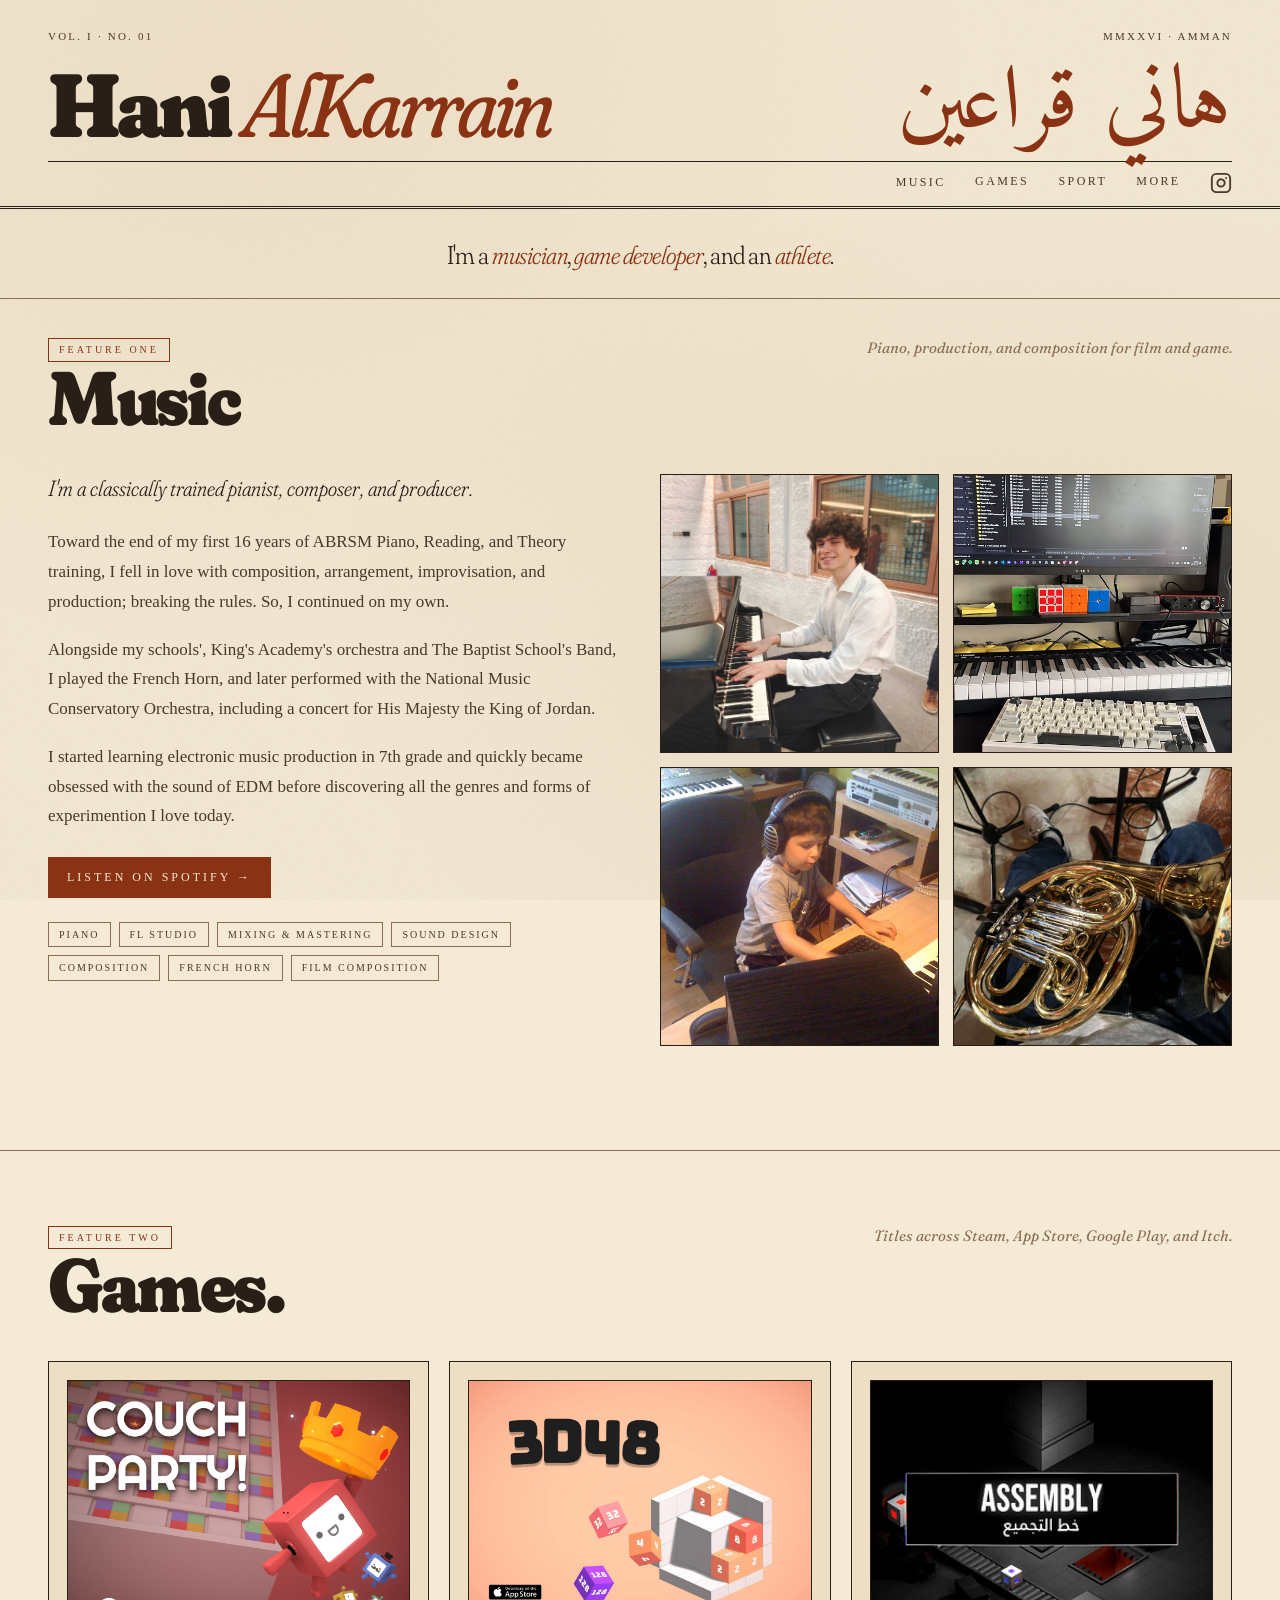
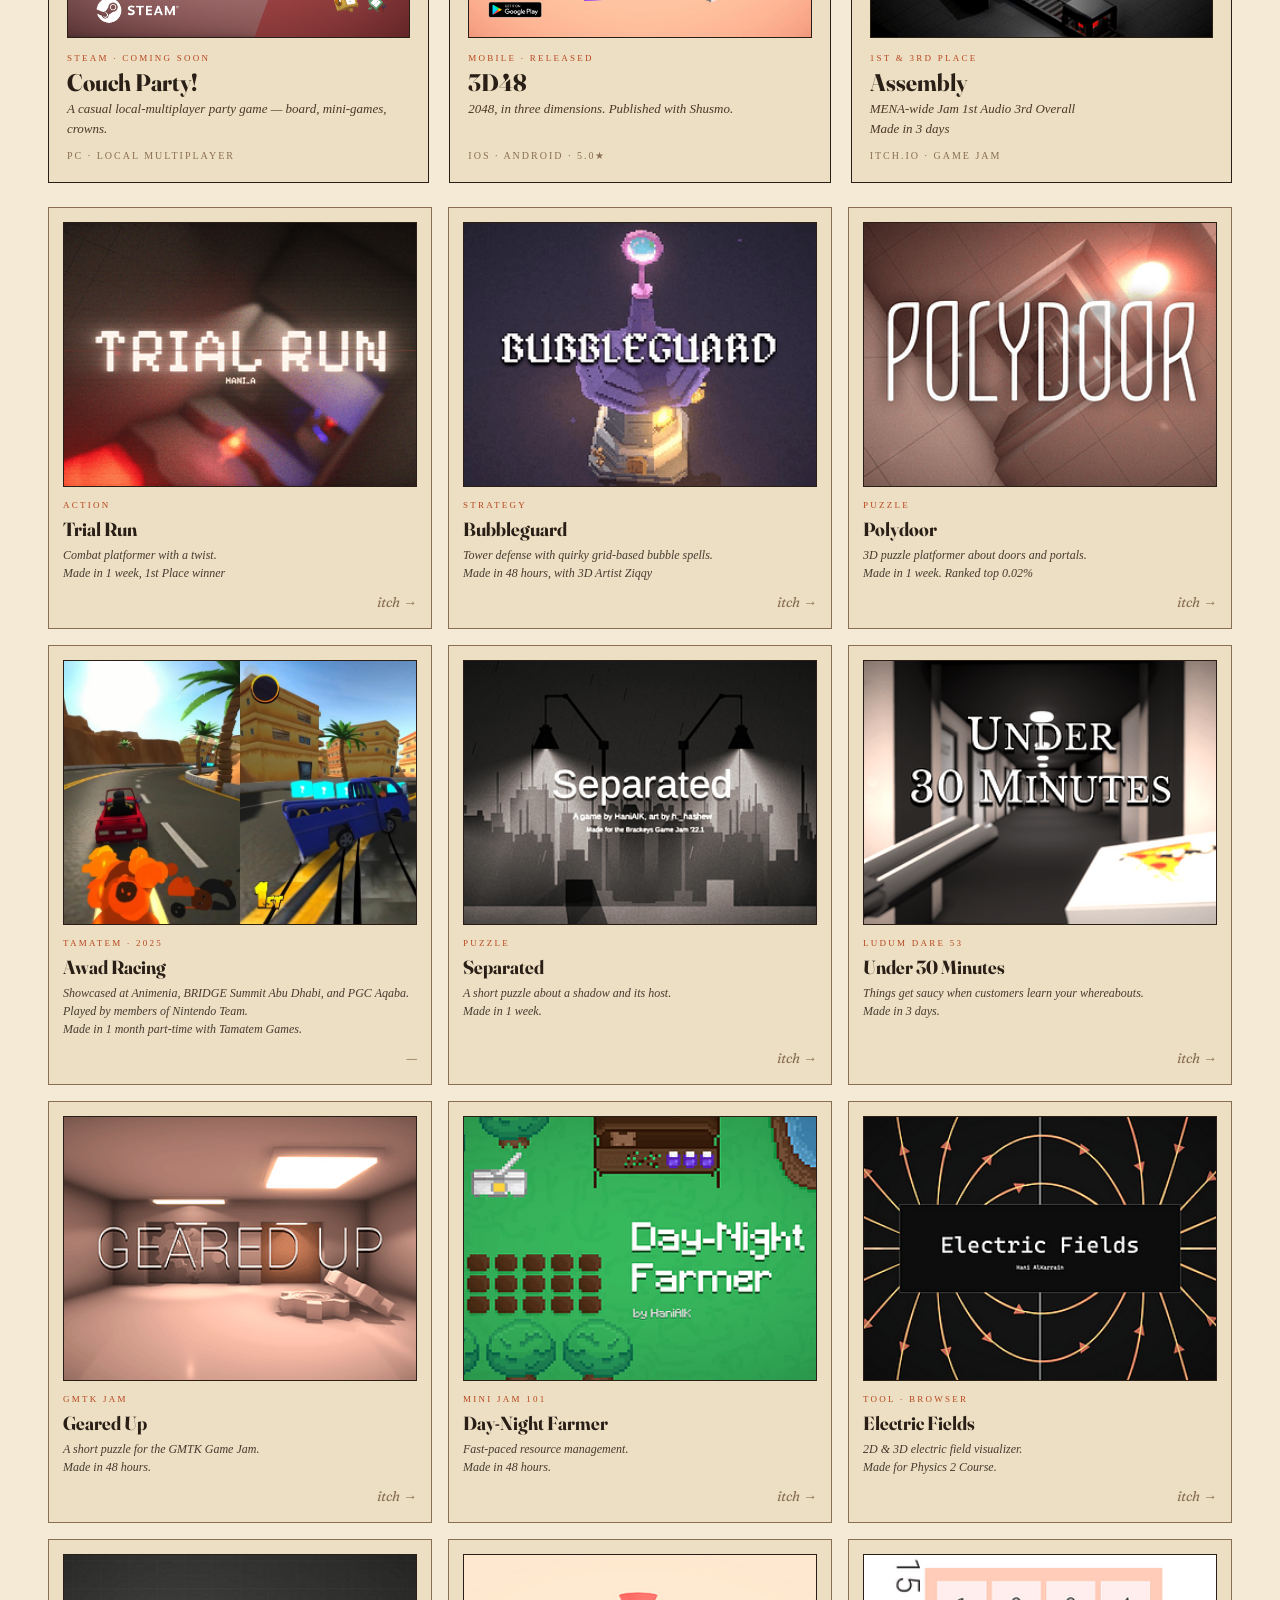
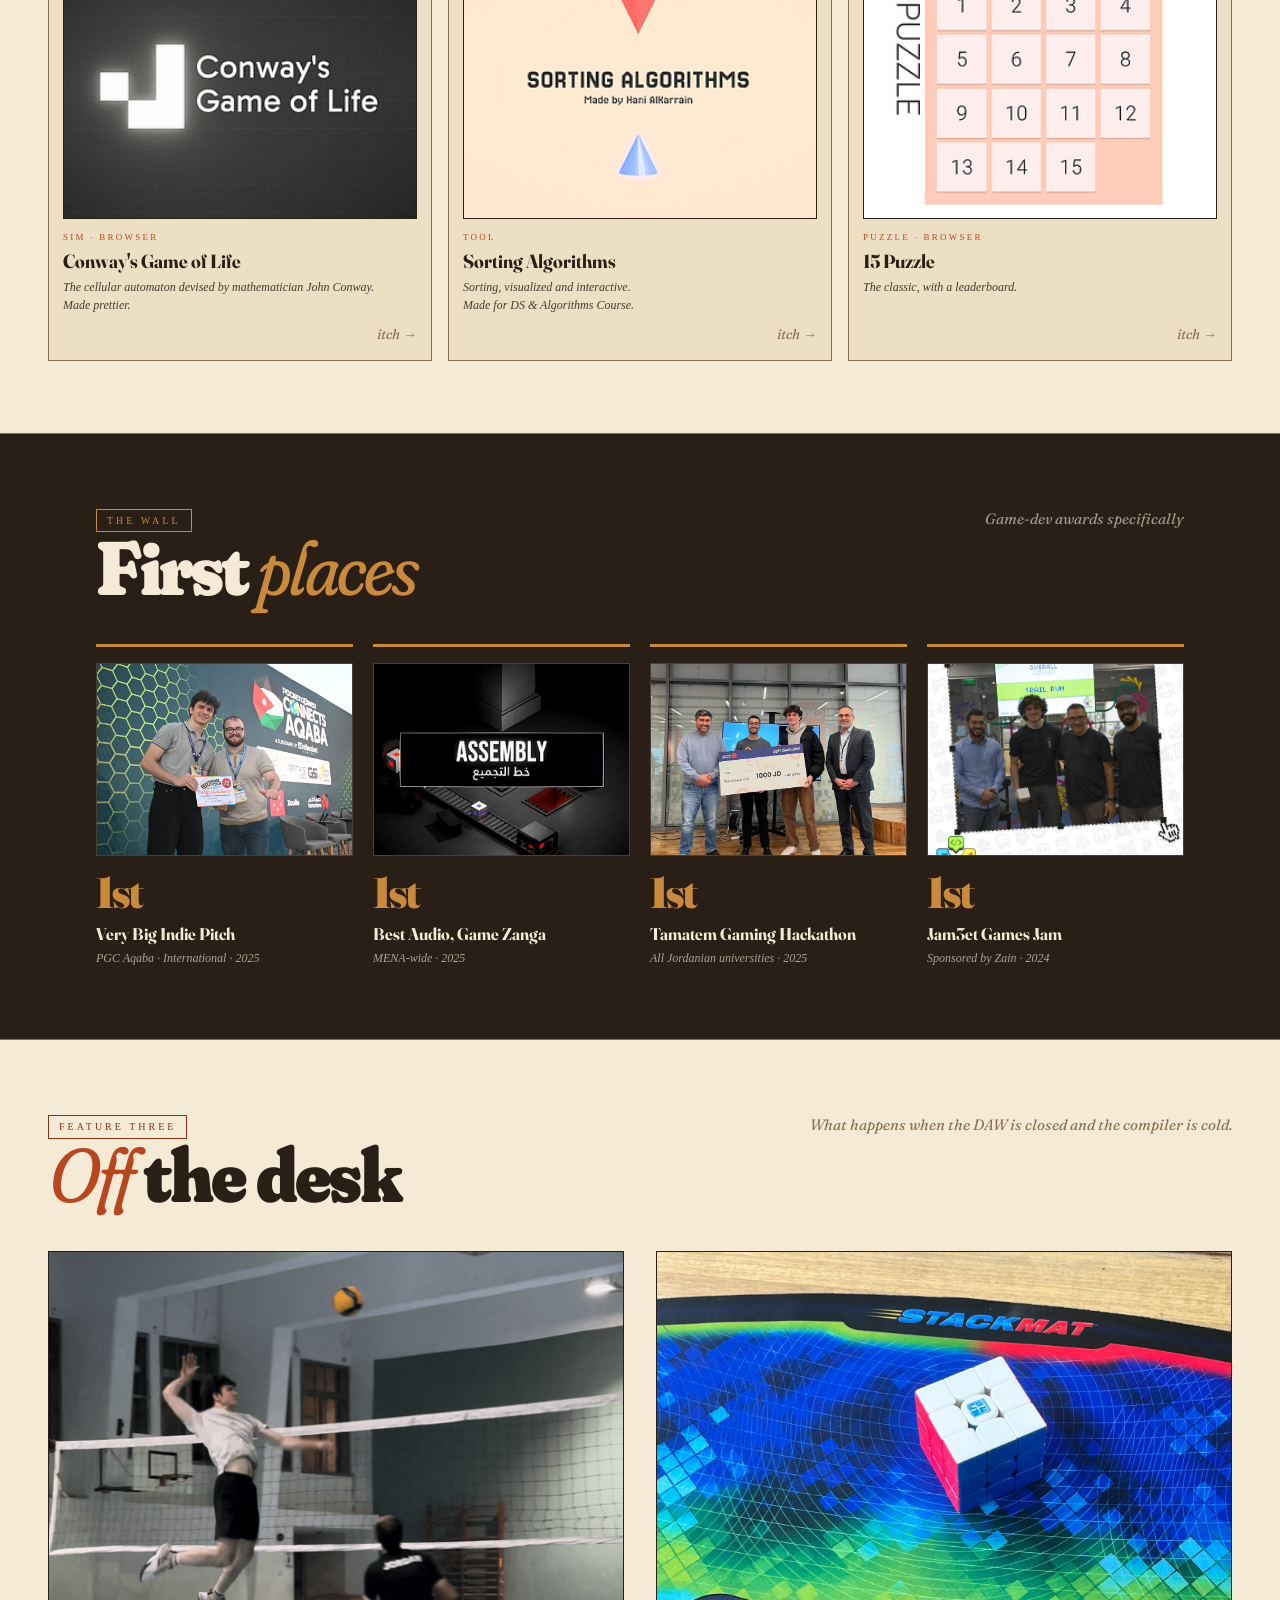
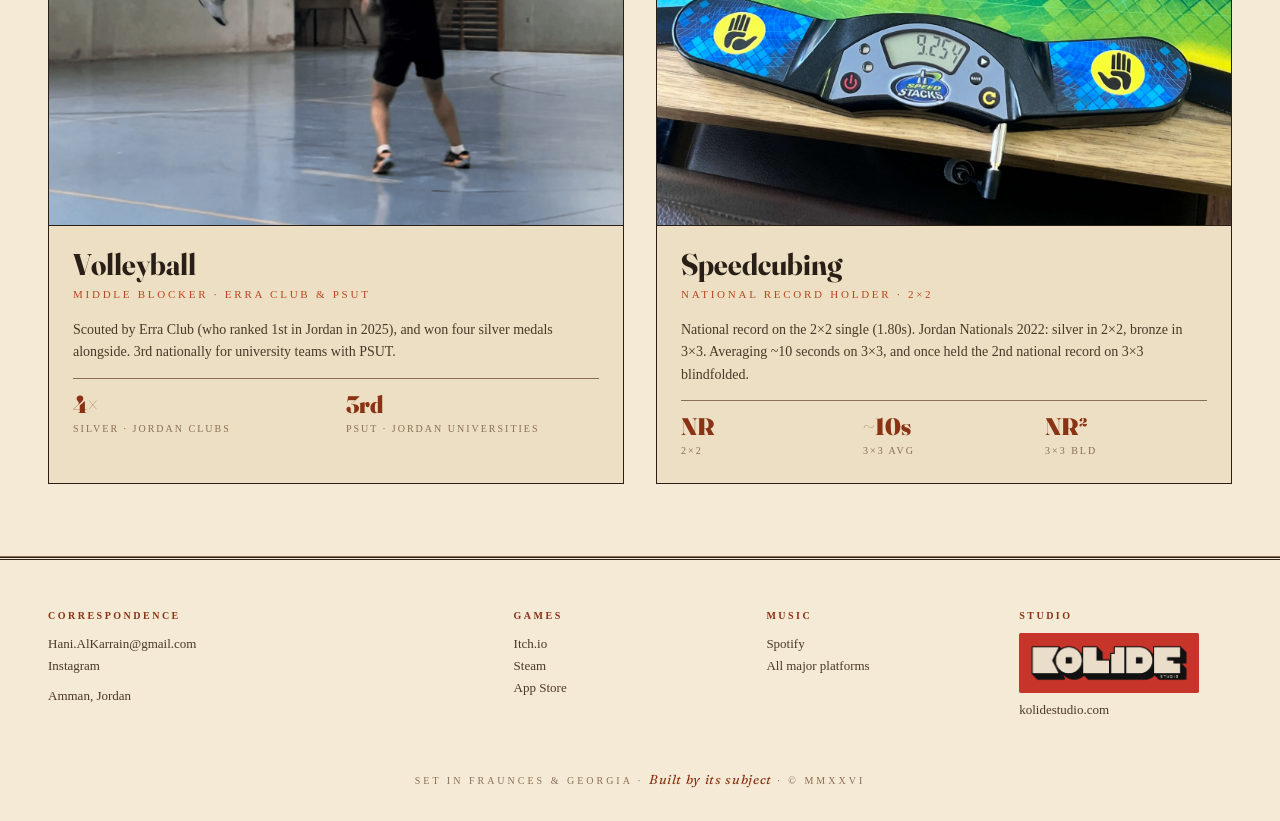
==== index.html @ e655c73a "Update index.html" ====
<!DOCTYPE html>
<html lang="en">
<head>
  <meta charset="UTF-8">
  <meta name="viewport" content="width=device-width, initial-scale=1.0">
  <title>Hani AlKarrain</title>
  <meta name="description" content="Hani AlKarrain — musician, game developer, athlete. Based in Amman, Jordan.">
  <link rel="preconnect" href="https://fonts.googleapis.com">
  <link rel="preconnect" href="https://fonts.gstatic.com" crossorigin>
  <link href="https://fonts.googleapis.com/css2?family=Amiri:ital,wght@0,400;0,700;1,400&family=Fraunces:opsz,wght,SOFT@9..144,300;9..144,400;9..144,700;9..144,900&family=Georgia&display=swap" rel="stylesheet">
  <link rel="stylesheet" href="styles.css">
</head>
<body>

<header class="masthead">
  <div class="masthead-top">
    <div>Vol. I · No. 01</div>
    <div>MMXXVI · Amman</div>
  </div>
  <div class="nameplate-wrap">
    <h1 class="nameplate">Hani&nbsp;<em>AlKarrain</em></h1>
    <div class="nameplate-ar">هاني قراعين</div>
  </div>
  <div class="masthead-bottom">
    <nav>
      <a href="#music">Music</a>
      <a href="#games">Games</a>
      <a href="#off-the-desk">Sport</a>
      <a href="#wall">More</a>
      <a href="https://www.instagram.com/hani.alkarrain/" target="_blank" rel="noopener" class="nav-instagram" aria-label="Instagram">
        <svg xmlns="http://www.w3.org/2000/svg" width="22" height="22" viewBox="0 0 24 24" fill="none" stroke="currentColor" stroke-width="2" stroke-linecap="round" stroke-linejoin="round"><rect x="2" y="2" width="20" height="20" rx="5" ry="5"/><path d="M16 11.37A4 4 0 1 1 12.63 8 4 4 0 0 1 16 11.37z"/><line x1="17.5" y1="6.5" x2="17.51" y2="6.5"/></svg>
      </a>
    </nav>
  </div>
</header>

<section class="intro">
  <p class="intro-head">I'm a <em>musician</em>, <em>game developer</em>, and an <em>athlete</em>.</p>
</section>

<!-- ============ MUSIC (Feature One) ============ -->
<section class="band" id="music">
  <div class="band-header">
    <div>
      <span class="kicker">Feature One</span>
      <h2 class="band-title display">Music</h2>
    </div>
    <p class="band-note">Piano, production, and composition for film and game.</p>
  </div>

  <div class="music-layout">
    <div class="music-main">
      <p>I'm a classically trained pianist, composer, and producer.</p>
      <p>Toward the end of my first 16 years of ABRSM Piano, Reading, and Theory training, I fell in love with composition, arrangement, improvisation, and production; breaking the rules. So, I continued on my own.</p>
      <p>Alongside my schools', King's Academy's orchestra and The Baptist School's Band, I played the French Horn, and later performed with the National Music Conservatory Orchestra, including a concert for His Majesty the King of Jordan.</p>
      <p>I started learning electronic music production in 7th grade and quickly became obsessed with the sound of EDM before discovering all the genres and forms of experimention I love today.</p>
      <a class="music-cta" href="https://open.spotify.com/artist/5ytRceMDhYSSbVmnClT3US" target="_blank" rel="noopener">Listen on Spotify →</a>
      <div class="music-tags">
        <span class="music-tag">Piano</span>
        <span class="music-tag">FL Studio</span>
        <span class="music-tag">Mixing & Mastering</span>
        <span class="music-tag">Sound Design</span>
        <span class="music-tag">Composition</span>
        <span class="music-tag">French Horn</span>
        <span class="music-tag">Film Composition</span>
      </div>
    </div>

    <div class="music-gallery">
      <img class="music-img" src="images/music-1.jpg" alt="Music image 1">
      <img class="music-img" src="images/desk pic.jpg" alt="">
      <img class="music-img" src="images/baby hani keyboard.jpg" alt="">
      <img class="music-img" src="images/music-2.jpg" alt="Music image 2">
    </div>
  </div>
</section>

<!-- ============ GAMES (Feature Two) ============ -->
<section class="band" id="games">
  <div class="band-header">
    <div>
      <span class="kicker">Feature Two</span>
      <h2 class="band-title display">Games.</h2>
    </div>
    <p class="band-note">Titles across Steam, App Store, Google Play, and Itch.</p>
  </div>

  <!-- Featured trio (equal size) -->
  <div class="featured">
    <a class="feat" href="https://store.steampowered.com/app/3265580/Couch_Party/" target="_blank" rel="noopener">
      <img class="feat-visual" src="images/1200 900 Couch Party (2).png" alt="Couch Party!">
      <div class="feat-tag">Steam · Coming Soon</div>
      <h3 class="display">Couch Party!</h3>
      <p class="blurb">A casual local-multiplayer party game — board, mini-games, crowns.</p>
      <div class="feat-platform">PC · Local Multiplayer</div>
    </a>
    <a class="feat" href="https://apps.apple.com/jo/app/3d48/id6759066958" target="_blank" rel="noopener">
      <img class="feat-visual" src="images/3d48 1200x900 cover + store tags.png" alt="3D48">
      <div class="feat-tag">Mobile · Released</div>
      <h3 class="display">3D48</h3>
      <p class="blurb">2048, in three dimensions. Published with Shusmo.</p>
      <div class="feat-platform">iOS · Android · 5.0★</div>
    </a>
    <a class="feat" href="https://hanialkarrain.itch.io/assembly" target="_blank" rel="noopener">
      <img class="feat-visual" src="images/assembly.png" alt="Assembly">
      <div class="feat-tag">1st & 3rd Place</div>
      <h3 class="display">Assembly</h3>
      <p class="blurb">MENA-wide Jam 1st Audio 3rd Overall <br> Made in 3 days</p>
      <div class="feat-platform">Itch.io · Game Jam</div>
    </a>
  </div>

  <!-- Library grid (equal size, with images) -->
  <div class="library">
    <a class="lib-item" href="https://hanialkarrain.itch.io/trial-run" target="_blank" rel="noopener">
      <img class="lib-visual" src="images/trial-run.png" alt="Trial Run">
      <div class="lib-genre">Action</div>
      <h4 class="display">Trial Run</h4>
      <p>Combat platformer with a twist. <br> Made in 1 week, 1st Place winner</p>
      <span class="lib-arrow">itch →</span>
    </a>
    <a class="lib-item" href="https://hanialkarrain.itch.io/bubblegaurd" target="_blank" rel="noopener">
      <img class="lib-visual" src="images/bubbleguard.png" alt="Bubbleguard">
      <div class="lib-genre">Strategy</div>
      <h4 class="display">Bubbleguard</h4>
      <p>Tower defense with quirky grid-based bubble spells. <br> Made in 48 hours, with 3D Artist Ziqqy</p>
      <span class="lib-arrow">itch →</span>
    </a>
    <a class="lib-item" href="https://hanialkarrain.itch.io/polydoor" target="_blank" rel="noopener">
      <img class="lib-visual" src="images/polydoor.png" alt="Polydoor">
      <div class="lib-genre">Puzzle</div>
      <h4 class="display">Polydoor</h4>
      <p>3D puzzle platformer about doors and portals. <br> Made in 1 week. Ranked top 0.02%</p>
      <span class="lib-arrow">itch →</span>
    </a>
    <a class="lib-item" href="#" target="_blank" rel="noopener">
      <img class="lib-visual" src="images/awad racing scs_1.1.1.jpg" alt="Arcade Racer">
      <div class="lib-genre">Tamatem · 2025</div>
      <h4 class="display">Awad Racing</h4>
      <p>Showcased at Animenia, BRIDGE Summit Abu Dhabi, and PGC Aqaba. Played by members of Nintendo Team. <br> Made in 1 month part-time with Tamatem Games.</p>
      <span class="lib-arrow">—</span>
    </a>
    <a class="lib-item" href="https://hanialkarrain.itch.io/separated" target="_blank" rel="noopener">
      <img class="lib-visual" src="images/separated.png" alt="Separated">
      <div class="lib-genre">Puzzle</div>
      <h4 class="display">Separated</h4>
      <p>A short puzzle about a shadow and its host. <br> Made in 1 week.</p>
      <span class="lib-arrow">itch →</span>
    </a>
    <a class="lib-item" href="https://hanialkarrain.itch.io/under-30-minutes" target="_blank" rel="noopener">
      <img class="lib-visual" src="images/under-30-minutes.png" alt="Under 30 Minutes">
      <div class="lib-genre">Ludum Dare 53</div>
      <h4 class="display">Under 30 Minutes</h4>
      <p>Things get saucy when customers learn your whereabouts. <br> Made in 3 days.</p>
      <span class="lib-arrow">itch →</span>
    </a>
    <a class="lib-item" href="https://hanialkarrain.itch.io/geared-up" target="_blank" rel="noopener">
      <img class="lib-visual" src="images/geared-up.png" alt="Geared Up">
      <div class="lib-genre">GMTK Jam</div>
      <h4 class="display">Geared Up</h4>
      <p>A short puzzle for the GMTK Game Jam. <br> Made in 48 hours.</p>
      <span class="lib-arrow">itch →</span>
    </a>
    <a class="lib-item" href="https://hanialkarrain.itch.io/day-night-farmer" target="_blank" rel="noopener">
      <img class="lib-visual" src="images/day-night-farmer.png" alt="Day-Night Farmer">
      <div class="lib-genre">Mini Jam 101</div>
      <h4 class="display">Day-Night Farmer</h4>
      <p>Fast-paced resource management. <br> Made in 48 hours.</p>
      <span class="lib-arrow">itch →</span>
    </a>
    <a class="lib-item" href="https://hanialkarrain.itch.io/electric-fields" target="_blank" rel="noopener">
      <img class="lib-visual" src="images/electric-fields.png" alt="Electric Fields">
      <div class="lib-genre">Tool · Browser</div>
      <h4 class="display">Electric Fields</h4>
      <p>2D &amp; 3D electric field visualizer. <br> Made for Physics 2 Course.</p>
      <span class="lib-arrow">itch →</span>
    </a>
    <a class="lib-item" href="https://hanialkarrain.itch.io/conways-game-of-life" target="_blank" rel="noopener">
      <img class="lib-visual" src="images/game-of-life.png" alt="Game of Life">
      <div class="lib-genre">Sim · Browser</div>
      <h4 class="display">Conway's Game of Life</h4>
      <p>The cellular automaton devised by mathematician John Conway. <br> Made prettier.</p>
      <span class="lib-arrow">itch →</span>
    </a>
    <a class="lib-item" href="https://hanialkarrain.itch.io/sorting-algorithms" target="_blank" rel="noopener">
      <img class="lib-visual" src="images/sorting-algorithms.png" alt="Sorting Algorithms">
      <div class="lib-genre">Tool</div>
      <h4 class="display">Sorting Algorithms</h4>
      <p>Sorting, visualized and interactive. <br> Made for DS & Algorithms Course.</p>
      <span class="lib-arrow">itch →</span>
    </a>
    <a class="lib-item" href="https://hanialkarrain.itch.io/15-puzzle" target="_blank" rel="noopener">
      <img class="lib-visual" src="images/15-puzzle.png" alt="15 Puzzle">
      <div class="lib-genre">Puzzle · Browser</div>
      <h4 class="display">15 Puzzle</h4>
      <p>The classic, with a leaderboard.</p>
      <span class="lib-arrow">itch →</span>
    </a>
  </div>
</section>

<!-- ============ WALL OF GOLD ============ -->
<section class="band wall" id="wall">
  <div class="wall-inner">
    <div class="band-header">
      <div>
        <span class="kicker">The Wall</span>
        <h2 class="band-title display">First <em>places</em></h2>
      </div>
      <p class="band-note">Game-dev awards specifically</p>
    </div>

    <div class="wall-grid">
      <div class="trophy">
        <img src="images/hani pgc.jpg" alt="PGC Aqaba">
        <div class="place">1st</div>
        <div class="what">Very Big Indie Pitch</div>
        <div class="where">PGC Aqaba · International · 2025</div>
      </div>
      <div class="trophy">
        <img src="images/assembly.png" alt="Best Audio, Game Zanga">
        <div class="place">1st</div>
        <div class="what">Best Audio, Game Zanga</div>
        <div class="where">MENA-wide · 2025</div>
      </div>
      <div class="trophy">
        <img src="images/tamatem jam win.jpg" alt="Tamatem Gaming Hackathon">
        <div class="place">1st</div>
        <div class="what">Tamatem Gaming Hackathon</div>
        <div class="where">All Jordanian universities · 2025</div>
      </div>
      <div class="trophy">
        <img src="images/j3g sept winner.jpg" alt="Jam3et Games Jam">
        <div class="place">1st</div>
        <div class="what">Jam3et Games Jam</div>
        <div class="where">Sponsored by Zain · 2024</div>
      </div>
    </div>
  </div>
</section>

<!-- ============ OFF THE DESK (Feature Three) ============ -->
<section class="band" id="off-the-desk">
  <div class="band-header">
    <div>
      <span class="kicker">Feature Three</span>
      <h2 class="band-title display"><em>Off</em> the desk</h2>
    </div>
    <p class="band-note">What happens when the DAW is closed and the compiler is cold.</p>
  </div>

  <div class="desk-grid">
    <div class="desk-card">
      <img class="desk-visual" src="images/vb-naji.PNG" alt="Volleyball">
      <div class="desk-body">
        <h3 class="display">Volleyball</h3>
        <div class="sub">Middle Blocker · Erra Club &amp; PSUT</div>
        <p>Scouted by Erra Club (who ranked 1st in Jordan in 2025), and won four silver medals alongside. 3rd nationally for university teams with PSUT.</p>
        <div class="desk-stats">
          <div class="desk-stat"><span class="num">4×</span><span class="lbl">Silver · Jordan Clubs</span></div>
          <div class="desk-stat"><span class="num">3rd</span><span class="lbl">PSUT · Jordan Universities</span></div>
        </div>
      </div>
    </div>

    <div class="desk-card">
      <img class="desk-visual" src="images/cubing-3x3.JPG" alt="Speedcubing">
      <div class="desk-body">
        <h3 class="display">Speedcubing</h3>
        <div class="sub">National Record Holder · 2×2</div>
        <p>National record on the 2×2 single (1.80s). Jordan Nationals 2022: silver in 2×2, bronze in 3×3. Averaging ~10 seconds on 3×3, and once held the 2nd national record on 3×3 blindfolded.</p>
        <div class="desk-stats">
          <div class="desk-stat"><span class="num">NR</span><span class="lbl">2×2</span></div>
          <div class="desk-stat"><span class="num">~10s</span><span class="lbl">3×3 Avg</span></div>
          <div class="desk-stat"><span class="num">NR²</span><span class="lbl">3×3 BLD</span></div>
        </div>
      </div>
    </div>
  </div>
</section>

<footer>
  <div>
    <h5>Correspondence</h5>
    <a href="mailto:Hani.AlKarrain@gmail.com">Hani.AlKarrain@gmail.com</a>
    <a href="https://www.instagram.com/hani.alkarrain/" target="_blank" rel="noopener">Instagram</a>
    <p style="margin-top: 8px;">Amman, Jordan</p>
  </div>
  <div>
    <h5>Games</h5>
    <a href="https://hanialkarrain.itch.io/" target="_blank" rel="noopener">Itch.io</a>
    <a href="https://store.steampowered.com/app/3265580/Couch_Party/" target="_blank" rel="noopener">Steam</a>
    <a href="https://apps.apple.com/jo/app/3d48/id6759066958" target="_blank" rel="noopener">App Store</a>
  </div>
  <div>
    <h5>Music</h5>
    <a href="https://open.spotify.com/artist/5ytRceMDhYSSbVmnClT3US" target="_blank" rel="noopener">Spotify</a>
    <p>All major platforms</p>
  </div>
  <div>
    <h5>Studio</h5>
    <a href="https://kolidestudio.com/" target="_blank" rel="noopener">
      <img class="footer-logo" src="images/Kolide Logo 3x1.png" alt="Kolide Studio">
    </a>
    <a href="https://kolidestudio.com/" target="_blank" rel="noopener">kolidestudio.com</a>
  </div>
</footer>
<div class="footer-sig">
  Set in Fraunces &amp; Georgia · <em>Built by its subject</em> · © MMXXVI
</div>

</body>
</html>
---- styles.css ----
/* ===================================================================
   Hani AlKarrain — Personal Portfolio
   Set in Fraunces & Georgia. Warm paper palette.
   =================================================================== */

:root {
  --paper: #f4ead5;
  --paper-deep: #ecdfc3;
  --ink: #2a1f17;
  --ink-soft: #4a3828;
  --ink-faded: #8b6f54;
  --accent: #b8471f;
  --accent-deep: #8a3214;
  --ochre: #c98a3c;
}

* { box-sizing: border-box; margin: 0; padding: 0; }
html { scroll-behavior: smooth; }

body {
  font-family: Georgia, 'Times New Roman', serif;
  background: var(--paper);
  color: var(--ink);
  line-height: 1.55;
  font-size: 17px;
  background-image:
    radial-gradient(ellipse at 20% 10%, rgba(185, 120, 60, 0.08) 0%, transparent 50%),
    radial-gradient(ellipse at 80% 70%, rgba(138, 50, 20, 0.06) 0%, transparent 50%),
    url("data:image/svg+xml;utf8,<svg xmlns='http://www.w3.org/2000/svg' width='200' height='200'><filter id='n'><feTurbulence type='fractalNoise' baseFrequency='0.9' numOctaves='2'/><feColorMatrix values='0 0 0 0 0.3 0 0 0 0 0.2 0 0 0 0 0.1 0 0 0 0.08 0'/></filter><rect width='100%25' height='100%25' filter='url(%23n)'/></svg>");
  background-attachment: fixed;
}

::selection { background: var(--accent); color: var(--paper); }
.display { font-family: 'Fraunces', Georgia, serif; font-variation-settings: "SOFT" 100; }
.arabic { font-family: 'Amiri', 'Times New Roman', serif; font-weight: 400; }

a { color: var(--accent-deep); }
a:hover { color: var(--accent); }

/* ===== All images: fill their container without distorting ===== */
img.feat-visual,
img.lib-visual,
img.music-img,
img.desk-visual {
  object-fit: cover;
  width: 100%;
  display: block;
}

/* ============ MASTHEAD ============ */
.masthead {
  max-width: 1280px;
  margin: 0 auto;
  padding: 28px 48px 12px;
  border-bottom: 3px double var(--ink);
}
.masthead-top {
  display: flex;
  justify-content: space-between;
  align-items: baseline;
  font-size: 11px;
  text-transform: uppercase;
  letter-spacing: 0.2em;
  color: var(--ink-soft);
  margin-bottom: 16px;
}
.nameplate-wrap {
  display: flex;
  justify-content: space-between;
  align-items: center;
  gap: 32px;
  margin: 4px 0 10px;
}
.nameplate {
  font-family: 'Fraunces', Georgia, serif;
  font-variation-settings: "opsz" 144, "SOFT" 100;
  font-weight: 900;
  font-size: clamp(30px, 7vw, 96px);
  line-height: 0.88;
  letter-spacing: -0.04em;
  color: var(--ink);
}
.nameplate em { font-style: italic; font-weight: 400; color: var(--accent-deep); }
.nameplate-ar {
  font-family: 'Amiri', serif;
  font-size: clamp(30px, 7vw, 96px);
  color: var(--accent-deep);
  line-height: 1;
  direction: rtl;
  font-weight: 500;
}
.masthead-bottom {
  display: flex;
  justify-content: flex-end;
  align-items: center;
  border-top: 1px solid var(--ink);
  padding-top: 10px;
  font-size: 12px;
  text-transform: uppercase;
  letter-spacing: 0.2em;
  color: var(--ink-soft);
}
.masthead-bottom nav a {
  color: var(--ink-soft);
  text-decoration: none;
  margin-left: 24px;
  transition: color 0.2s;
}
.masthead-bottom nav a:first-child { margin-left: 0; }
.masthead-bottom nav a:hover { color: var(--accent); }

/* ============ INTRO ============ */
.intro {
  max-width: 1280px;
  margin: 0 auto;
  padding: 32px 48px 28px;
  text-align: center;
  border-bottom: 1px solid var(--ink-faded);
}
.intro-head {
  font-family: 'Fraunces', Georgia, serif;
  font-variation-settings: "opsz" 144, "SOFT" 80;
  font-weight: 300;
  font-size: clamp(18px, 2vw, 28px);
  line-height: 1.15;
  letter-spacing: -0.02em;
}
.intro-head em { font-style: italic; color: var(--accent-deep); }

/* ============ SECTIONS ============ */
section.band {
  max-width: 1280px;
  margin: 0 auto;
  padding: 72px 48px;
  border-bottom: 1px solid var(--ink-faded);
}
.intro + .band { padding-top: 36px; }
.band-header {
  display: flex;
  align-items: baseline;
  justify-content: space-between;
  margin-bottom: 40px;
  gap: 24px;
  flex-wrap: wrap;
}
.kicker {
  font-size: 10px;
  text-transform: uppercase;
  letter-spacing: 0.3em;
  color: var(--accent-deep);
  border: 1px solid var(--accent-deep);
  padding: 3px 10px;
  display: inline-block;
  margin-right: 14px;
}
.band-title {
  font-family: 'Fraunces', Georgia, serif;
  font-variation-settings: "opsz" 144, "SOFT" 100;
  font-weight: 900;
  font-size: clamp(40px, 6vw, 76px);
  letter-spacing: -0.03em;
  line-height: 0.95;
}
.band-title em { font-style: italic; font-weight: 400; color: var(--accent); }
.band-note {
  font-family: 'Fraunces', Georgia, serif;
  font-style: italic;
  font-size: 15px;
  color: var(--ink-faded);
  max-width: 450px;
  text-align: right;
}

/* ============ FEATURED PROJECTS ============ */
.featured {
  display: grid;
  grid-template-columns: repeat(3, 1fr);
  gap: 20px;
  margin-bottom: 24px;
}
.feat {
  display: flex;
  flex-direction: column;
  text-decoration: none;
  color: inherit;
  background: var(--paper-deep);
  border: 1px solid var(--ink);
  padding: 18px;
  transition: transform 0.25s ease, box-shadow 0.25s ease;
}
.feat:hover {
  transform: translate(-3px, -3px);
  box-shadow: 6px 6px 0 var(--accent-deep);
}
.feat-visual {
  aspect-ratio: 4/3;
  border: 1px solid var(--ink);
  margin-bottom: 14px;
  background: var(--paper);
}
.feat-tag {
  font-size: 9px;
  text-transform: uppercase;
  letter-spacing: 0.25em;
  color: var(--accent);
  margin-bottom: 4px;
}
.feat h3 {
  font-family: 'Fraunces', Georgia, serif;
  font-variation-settings: "opsz" 144;
  font-size: 24px;
  font-weight: 700;
  line-height: 1.05;
  margin-bottom: 4px;
}
.feat .blurb {
  font-size: 13px;
  color: var(--ink-soft);
  font-style: italic;
  line-height: 1.5;
  flex-grow: 1;
}
.feat-platform {
  margin-top: 10px;
  font-size: 10px;
  text-transform: uppercase;
  letter-spacing: 0.2em;
  color: var(--ink-faded);
}

/* ============ GAME LIBRARY GRID ============ */
.library {
  display: grid;
  grid-template-columns: repeat(3, 1fr);
  gap: 16px;
}
.lib-item {
  background: var(--paper-deep);
  border: 1px solid var(--ink-faded);
  padding: 14px;
  text-decoration: none;
  color: inherit;
  transition: background 0.2s, border-color 0.2s, transform 0.2s;
  display: flex;
  flex-direction: column;
}
.lib-item:hover {
  background: var(--ink);
  color: var(--paper);
  border-color: var(--ink);
  transform: translate(-2px, -2px);
}
.lib-item:hover .lib-genre { color: var(--ochre); }
.lib-item:hover .lib-arrow { color: var(--ochre); }
.lib-visual {
  aspect-ratio: 4/3;
  border: 1px solid var(--ink);
  margin-bottom: 12px;
  background: var(--paper);
}
.lib-genre {
  font-size: 9px;
  text-transform: uppercase;
  letter-spacing: 0.25em;
  color: var(--accent);
  margin-bottom: 6px;
}
.lib-item h4 {
  font-family: 'Fraunces', Georgia, serif;
  font-variation-settings: "opsz" 144;
  font-size: 19px;
  font-weight: 700;
  line-height: 1.1;
  margin-bottom: 6px;
}
.lib-item p {
  font-size: 12px;
  line-height: 1.5;
  font-style: italic;
  opacity: 0.85;
  margin-bottom: 10px;
  flex-grow: 1;
}
.lib-arrow {
  align-self: flex-end;
  font-family: 'Fraunces', Georgia, serif;
  font-style: italic;
  font-size: 14px;
  color: var(--ink-faded);
}

/* ============ MUSIC ============ */
.music-layout {
  display: grid;
  grid-template-columns: 1fr 1fr;
  gap: 40px;
  margin-bottom: 32px;
}
.music-main p {
  font-size: 17px;
  line-height: 1.75;
  color: var(--ink-soft);
  margin-bottom: 18px;
}
.music-main p:first-of-type {
  font-family: 'Fraunces', Georgia, serif;
  font-variation-settings: "opsz" 144, "SOFT" 80;
  font-weight: 300;
  font-style: italic;
  font-size: 22px;
  line-height: 1.35;
  color: var(--ink);
  margin-bottom: 24px;
}
.music-main p:first-of-type em { color: var(--accent-deep); }
.music-cta {
  display: inline-block;
  margin-top: 8px;
  font-size: 12px;
  text-transform: uppercase;
  letter-spacing: 0.25em;
  color: var(--paper);
  background: var(--accent-deep);
  padding: 10px 18px;
  text-decoration: none;
  border: 1px solid var(--accent-deep);
  transition: background 0.2s;
}
.music-cta:hover { background: var(--ink); border-color: var(--ink); color: var(--paper); }
.music-tags {
  margin-top: 24px;
  display: flex;
  flex-wrap: wrap;
  gap: 8px;
}
.music-tag {
  font-size: 10px;
  text-transform: uppercase;
  letter-spacing: 0.2em;
  color: var(--ink-soft);
  border: 1px solid var(--ink-faded);
  padding: 4px 10px;
}

.music-gallery {
  display: grid;
  grid-template-columns: 1fr 1fr;
  grid-template-rows: auto auto;
  gap: 14px;
}
.music-img {
  aspect-ratio: 1/1;
  border: 1px solid var(--ink);
  background: var(--paper-deep);
}
.music-img-wide { grid-column: span 2; aspect-ratio: 2/1; }


/* ============ OFF THE DESK ============ */
.desk-grid {
  display: grid;
  grid-template-columns: 1fr 1fr;
  gap: 32px;
}
.desk-card {
  background: var(--paper-deep);
  border: 1px solid var(--ink);
  padding: 0;
  overflow: hidden;
}
.desk-visual {
  aspect-ratio: 1/1;
  border-bottom: 1px solid var(--ink);
  background: var(--paper);
}

.desk-body { padding: 24px; }
.desk-body h3 {
  font-family: 'Fraunces', Georgia, serif;
  font-variation-settings: "opsz" 144;
  font-size: 30px;
  font-weight: 700;
  line-height: 1;
  margin-bottom: 6px;
}
.desk-body .sub {
  font-size: 11px;
  text-transform: uppercase;
  letter-spacing: 0.25em;
  color: var(--accent);
  margin-bottom: 16px;
}
.desk-body p {
  font-size: 14px;
  color: var(--ink-soft);
  line-height: 1.6;
  margin-bottom: 12px;
}
.desk-stats {
  display: flex;
  gap: 20px;
  padding-top: 14px;
  border-top: 1px solid var(--ink-faded);
  margin-top: 14px;
}
.desk-stat { flex: 1; }
.desk-stat .num {
  font-family: 'Fraunces', Georgia, serif;
  font-variation-settings: "opsz" 144;
  font-weight: 900;
  font-size: 24px;
  color: var(--accent-deep);
  line-height: 1;
  display: block;
}
.desk-stat .lbl {
  font-size: 10px;
  text-transform: uppercase;
  letter-spacing: 0.2em;
  color: var(--ink-faded);
  margin-top: 4px;
  display: block;
}

/* ============ WALL OF GOLD ============ */
.wall {
  background: var(--ink);
  color: var(--paper);
  max-width: none;
  padding: 72px 0;
  border-bottom: none;
}
.wall-inner { max-width: 1280px; margin: 0 auto; padding: 0 48px; }
.wall .kicker { color: var(--ochre); border-color: var(--ochre); }
.wall .band-title { color: var(--paper); }
.wall .band-title em { color: var(--ochre); }
.wall .band-note { color: rgba(244,234,213,0.6); }
.wall-grid {
  display: grid;
  grid-template-columns: repeat(4, 1fr);
  gap: 20px;
}
.trophy {
  border-top: 3px solid var(--ochre);
  padding-top: 16px;
}
.trophy img {
  width: 100%;
  aspect-ratio: 4/3;
  object-fit: cover;
  display: block;
  margin-bottom: 14px;
  border: 1px solid rgba(244,234,213,0.15);
}
.trophy .place {
  font-family: 'Fraunces', Georgia, serif;
  font-variation-settings: "opsz" 144;
  font-weight: 900;
  font-size: 44px;
  color: var(--ochre);
  letter-spacing: -0.04em;
  line-height: 1;
  margin-bottom: 10px;
}
.trophy .what {
  font-family: 'Fraunces', Georgia, serif;
  font-variation-settings: "opsz" 144;
  font-weight: 700;
  font-size: 17px;
  line-height: 1.2;
  color: var(--paper);
  margin-bottom: 6px;
}
.trophy .where {
  font-size: 12px;
  color: rgba(244,234,213,0.65);
  font-style: italic;
  line-height: 1.4;
}

/* ============ FOOTER ============ */
footer {
  max-width: 1280px;
  margin: 0 auto;
  padding: 48px 48px 32px;
  border-top: 3px double var(--ink);
  display: grid;
  grid-template-columns: 2fr 1fr 1fr 1fr;
  gap: 40px;
  align-items: start;
}
footer h5 {
  font-size: 10px;
  text-transform: uppercase;
  letter-spacing: 0.25em;
  color: var(--accent-deep);
  margin-bottom: 10px;
}
footer a, footer p {
  font-size: 13px;
  color: var(--ink-soft);
  text-decoration: none;
  display: block;
  line-height: 1.7;
}
footer a:hover { color: var(--accent); }
.footer-logo {
  display: block;
  max-width: 180px;
  width: 100%;
  margin-bottom: 6px;
}
.nav-instagram {
  display: inline-flex;
  align-items: center;
  vertical-align: middle;
  line-height: 0;
}
.footer-sig {
  max-width: 1280px;
  margin: 0 auto;
  padding: 16px 48px 32px;
  text-align: center;
  font-size: 10px;
  text-transform: uppercase;
  letter-spacing: 0.3em;
  color: var(--ink-faded);
}
.footer-sig em {
  font-family: 'Fraunces', Georgia, serif;
  font-style: italic;
  letter-spacing: 0.05em;
  text-transform: none;
  color: var(--accent-deep);
  font-size: 13px;
}

/* ============ RESPONSIVE ============ */
@media (max-width: 900px) {
  body { font-size: 15px; }
  .masthead, .intro, section.band, .wall-inner, footer, .footer-sig {
    padding-left: 24px; padding-right: 24px;
  }
  .nameplate-wrap {
    flex-direction: column;
    align-items: center;
    gap: 4px;
  }
  .masthead-bottom { justify-content: center; }
  .intro, .music-layout, .desk-grid { grid-template-columns: 1fr; gap: 24px; }
  .featured { grid-template-columns: 1fr; }
  .library { grid-template-columns: 1fr 1fr; gap: 12px; }
  .wall-grid { grid-template-columns: 1fr 1fr; }
  footer { grid-template-columns: 1fr; gap: 28px; }
  .band-note { text-align: left; max-width: none; }
}
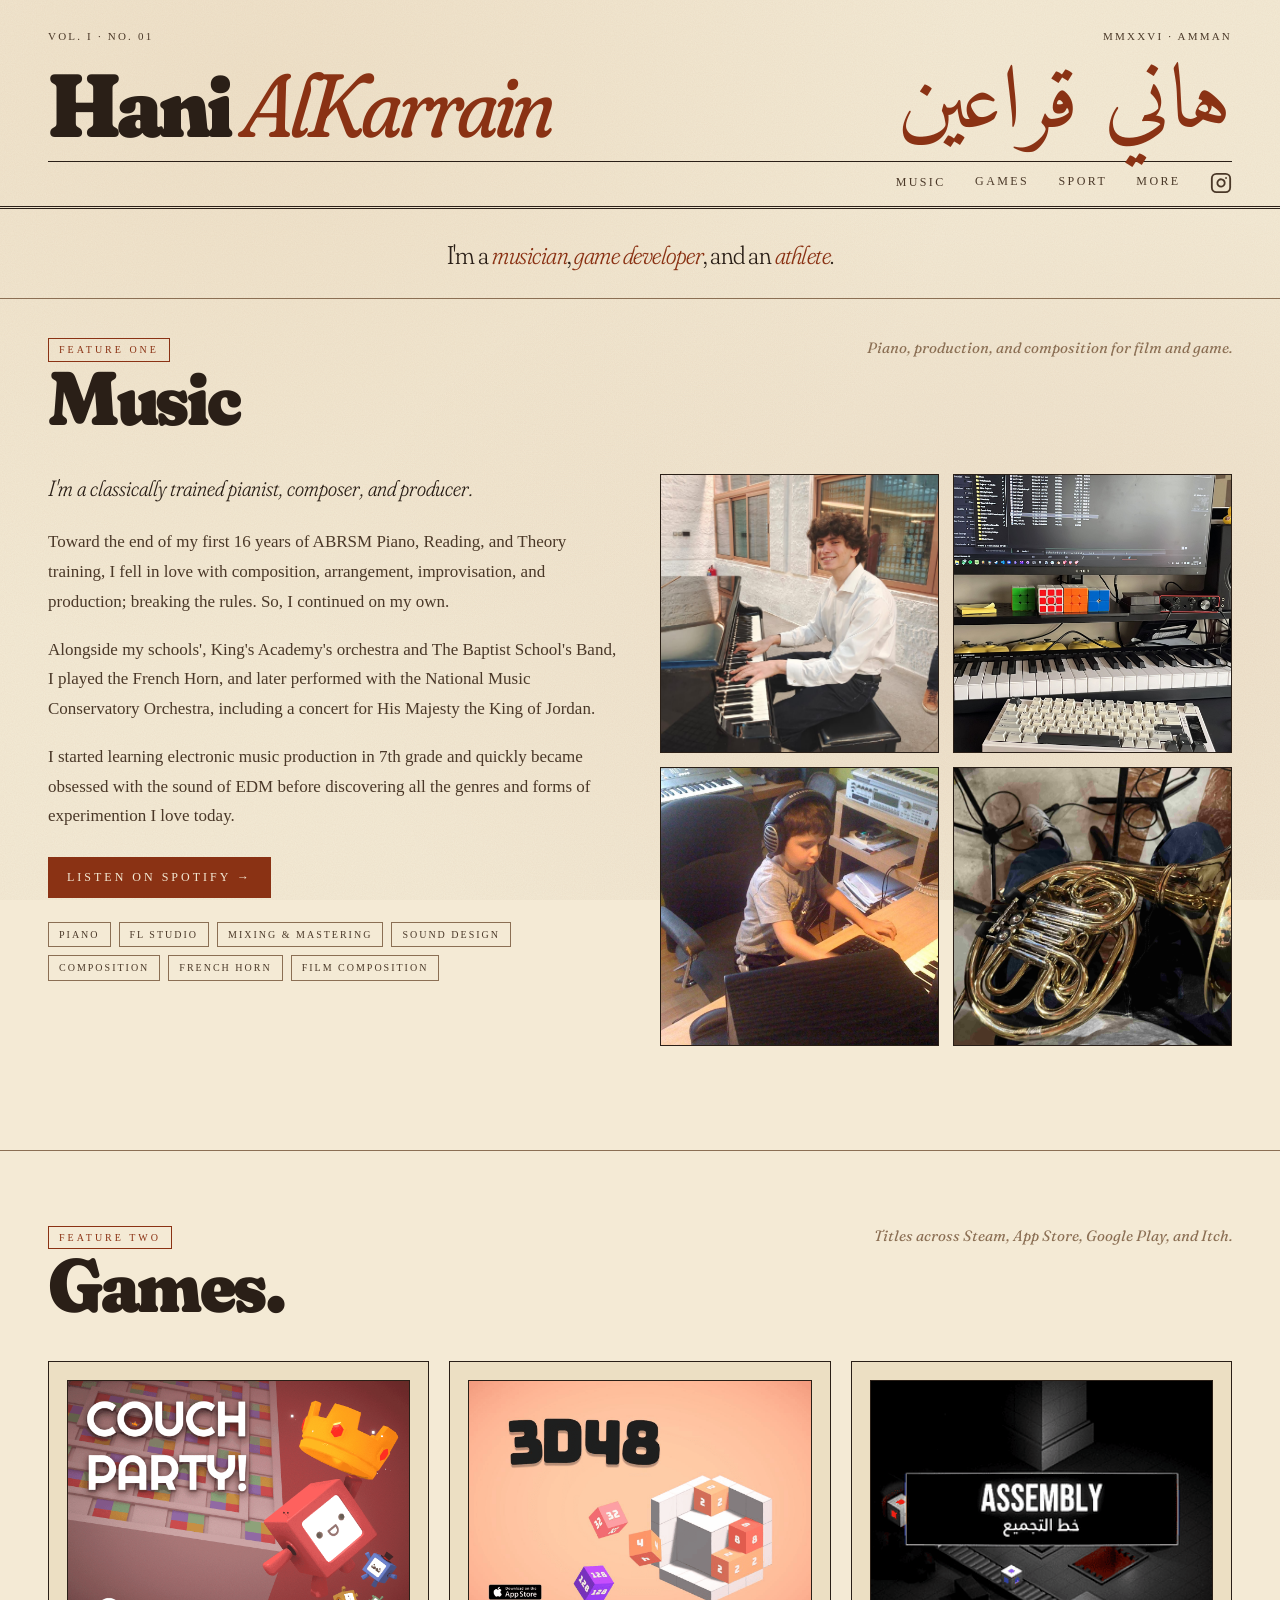
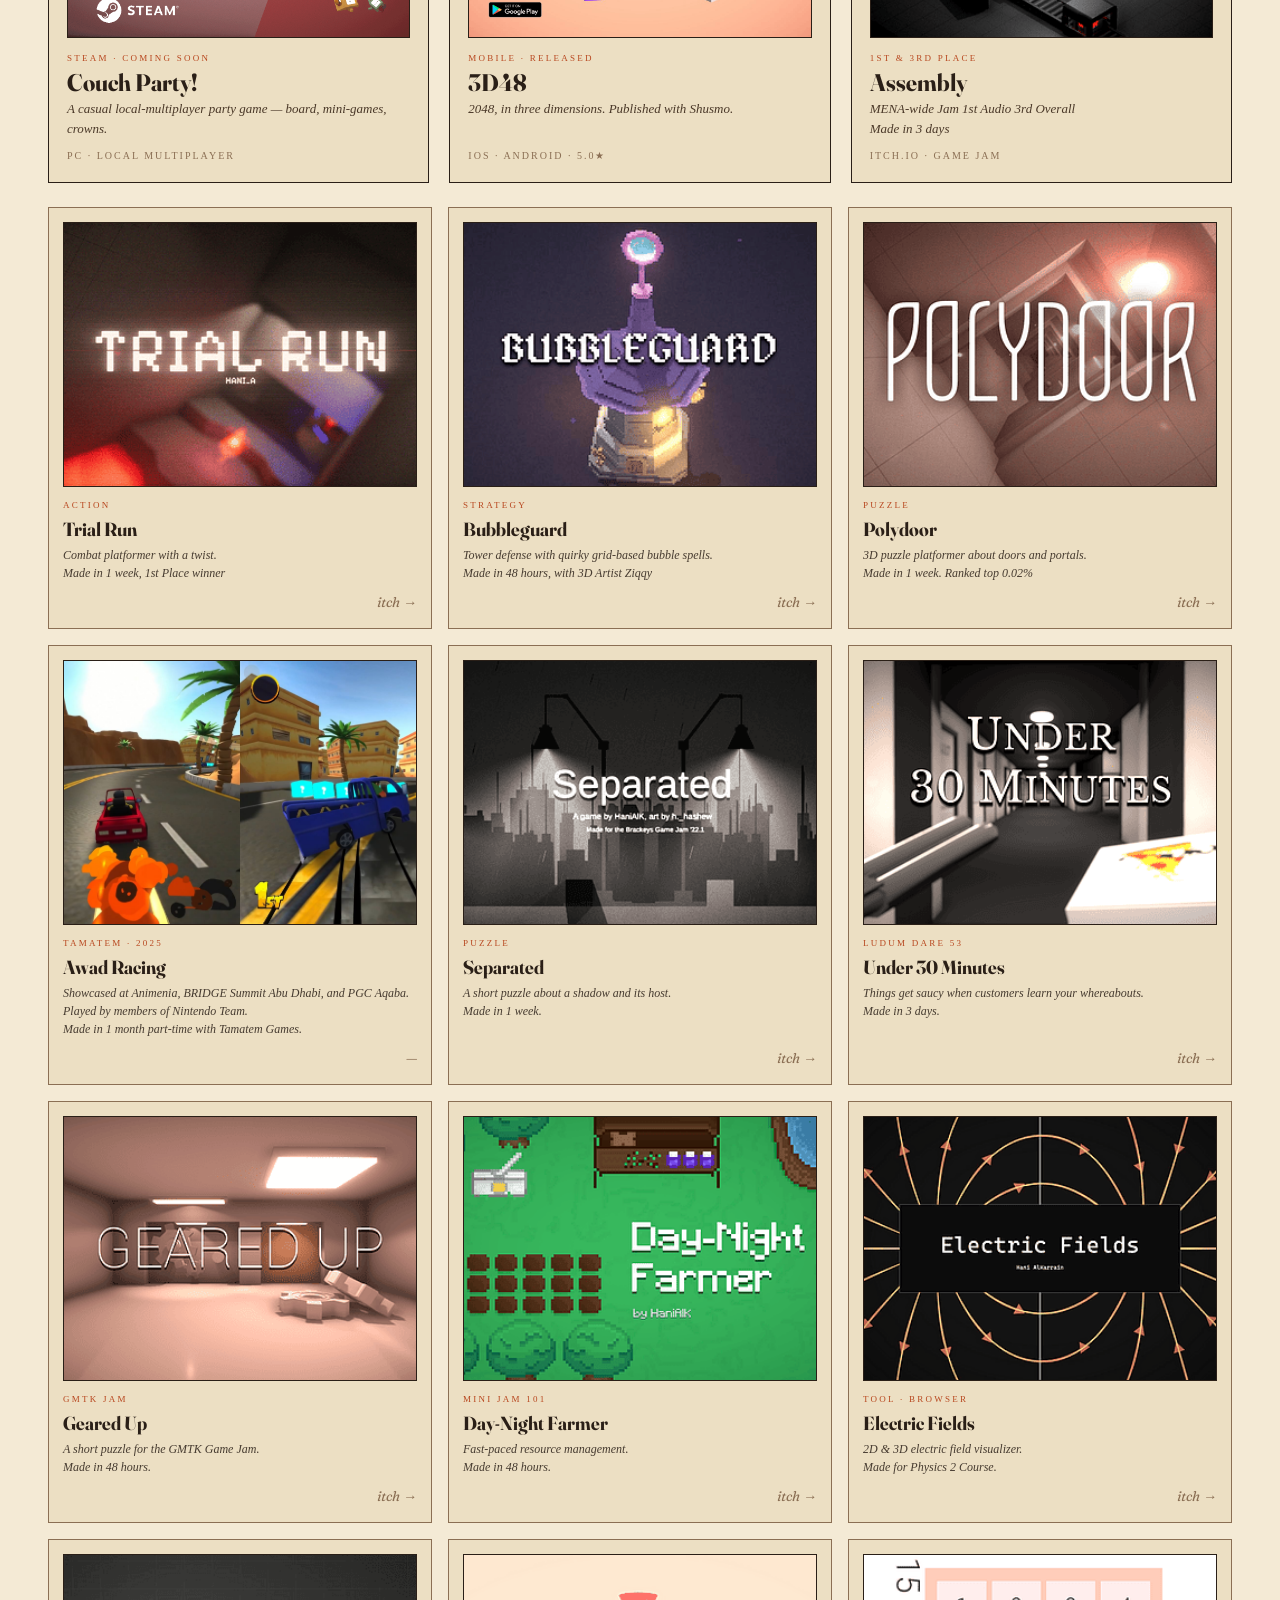
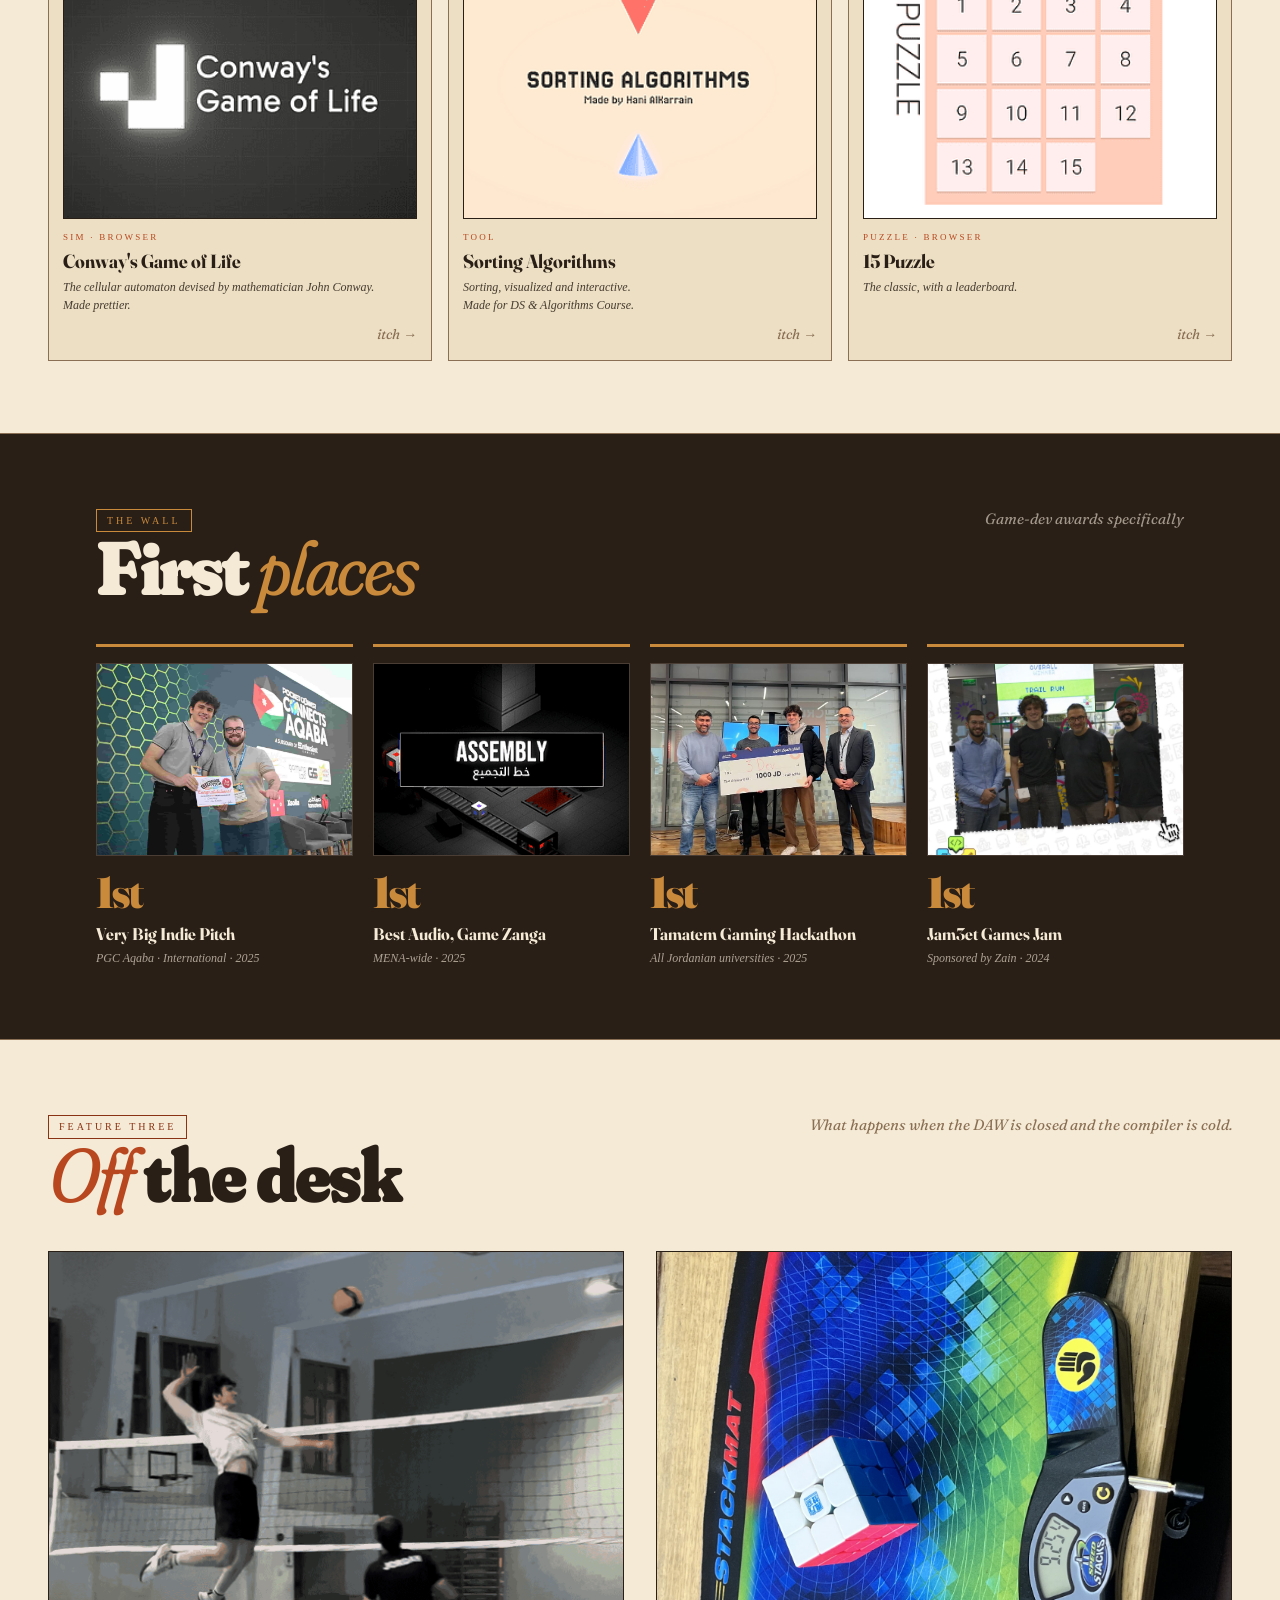
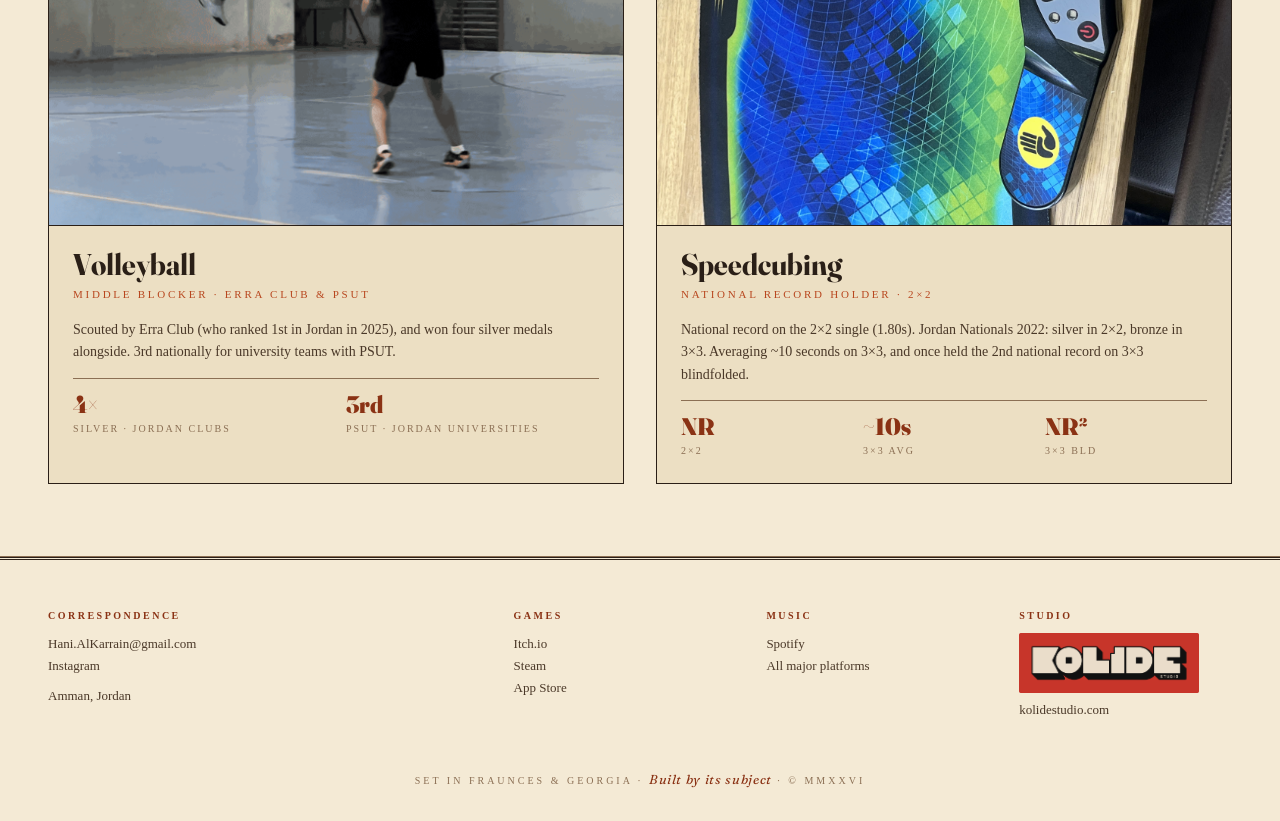
==== commit 98b6c44e: "compressed all imgs" ====
--- a/index.html
+++ b/index.html
@@ -88,7 +88,7 @@
   <!-- Featured trio (equal size) -->
   <div class="featured">
     <a class="feat" href="https://store.steampowered.com/app/3265580/Couch_Party/" target="_blank" rel="noopener">
-      <img class="feat-visual" src="images/1200 900 Couch Party (2).png" alt="Couch Party!">
+      <img class="feat-visual" src="images/1200 900 Couch Party.png" alt="Couch Party!">
       <div class="feat-tag">Steam · Coming Soon</div>
       <h3 class="display">Couch Party!</h3>
       <p class="blurb">A casual local-multiplayer party game — board, mini-games, crowns.</p>
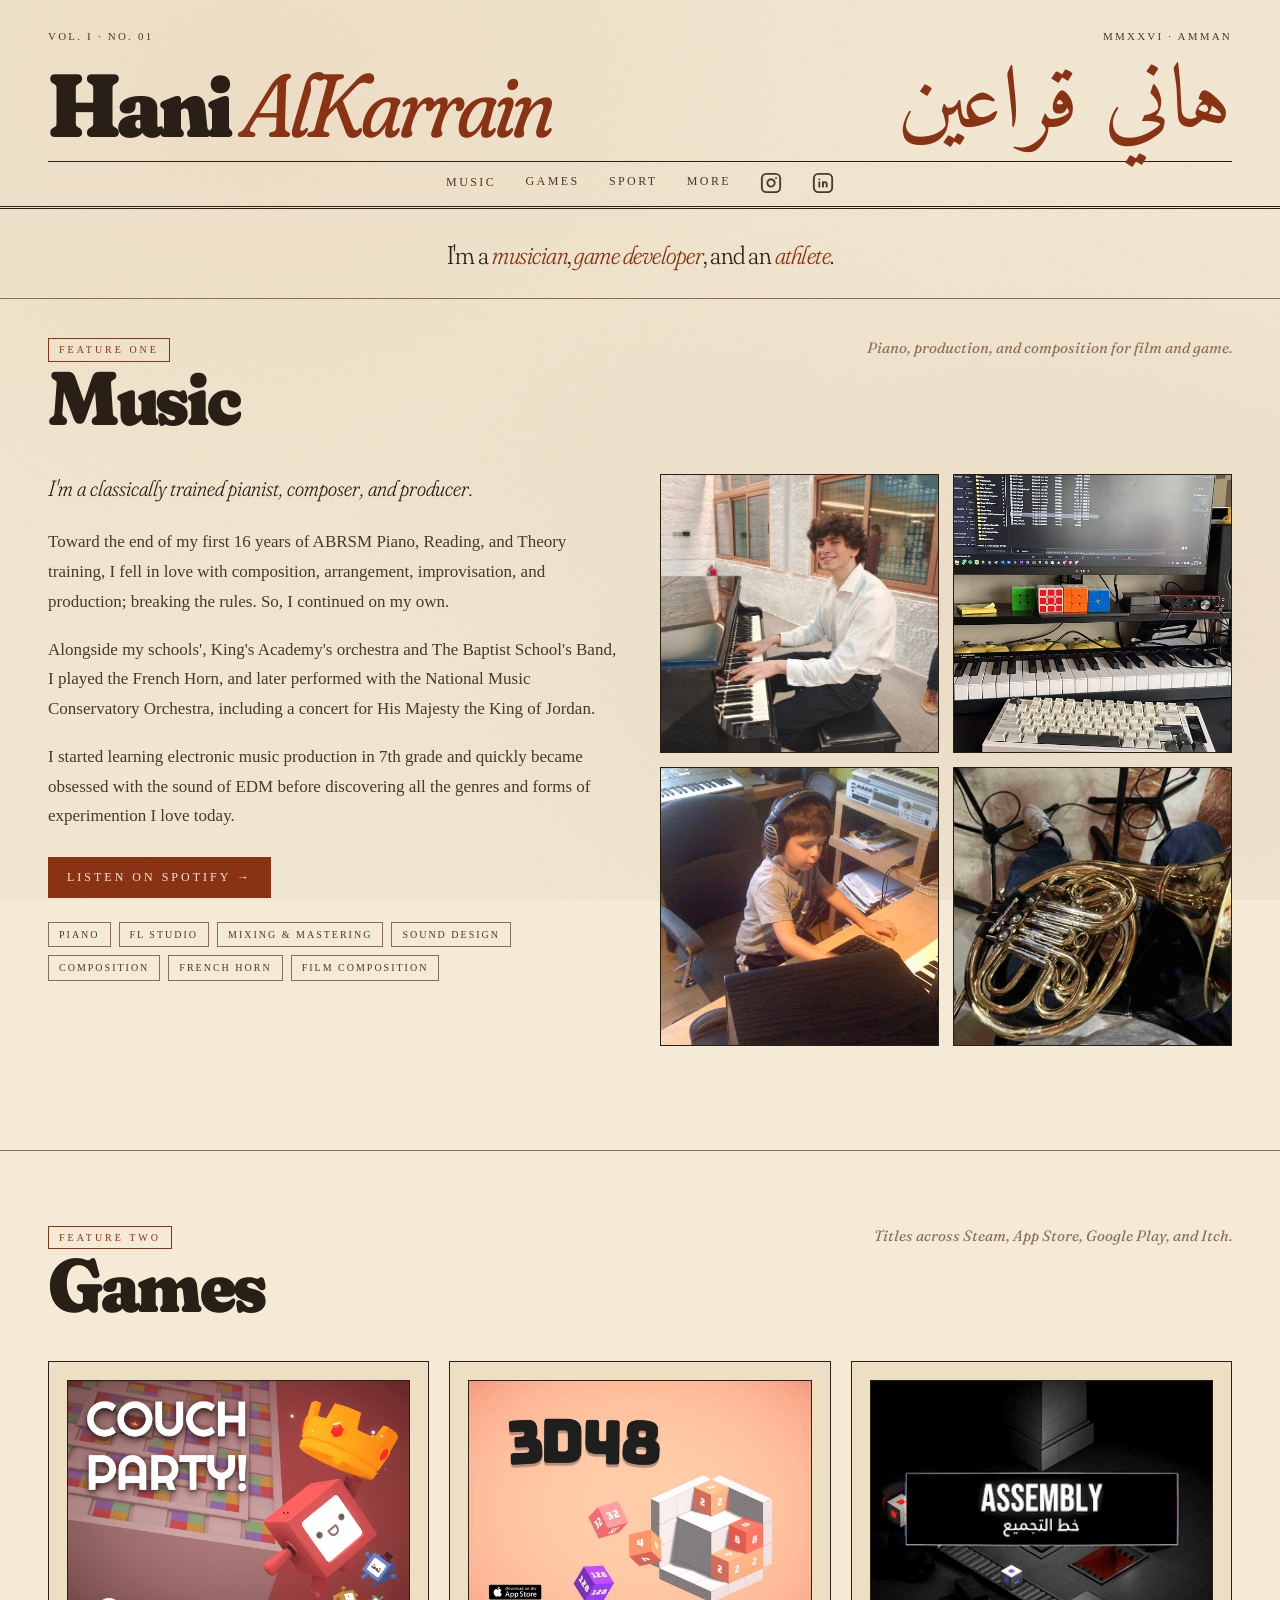
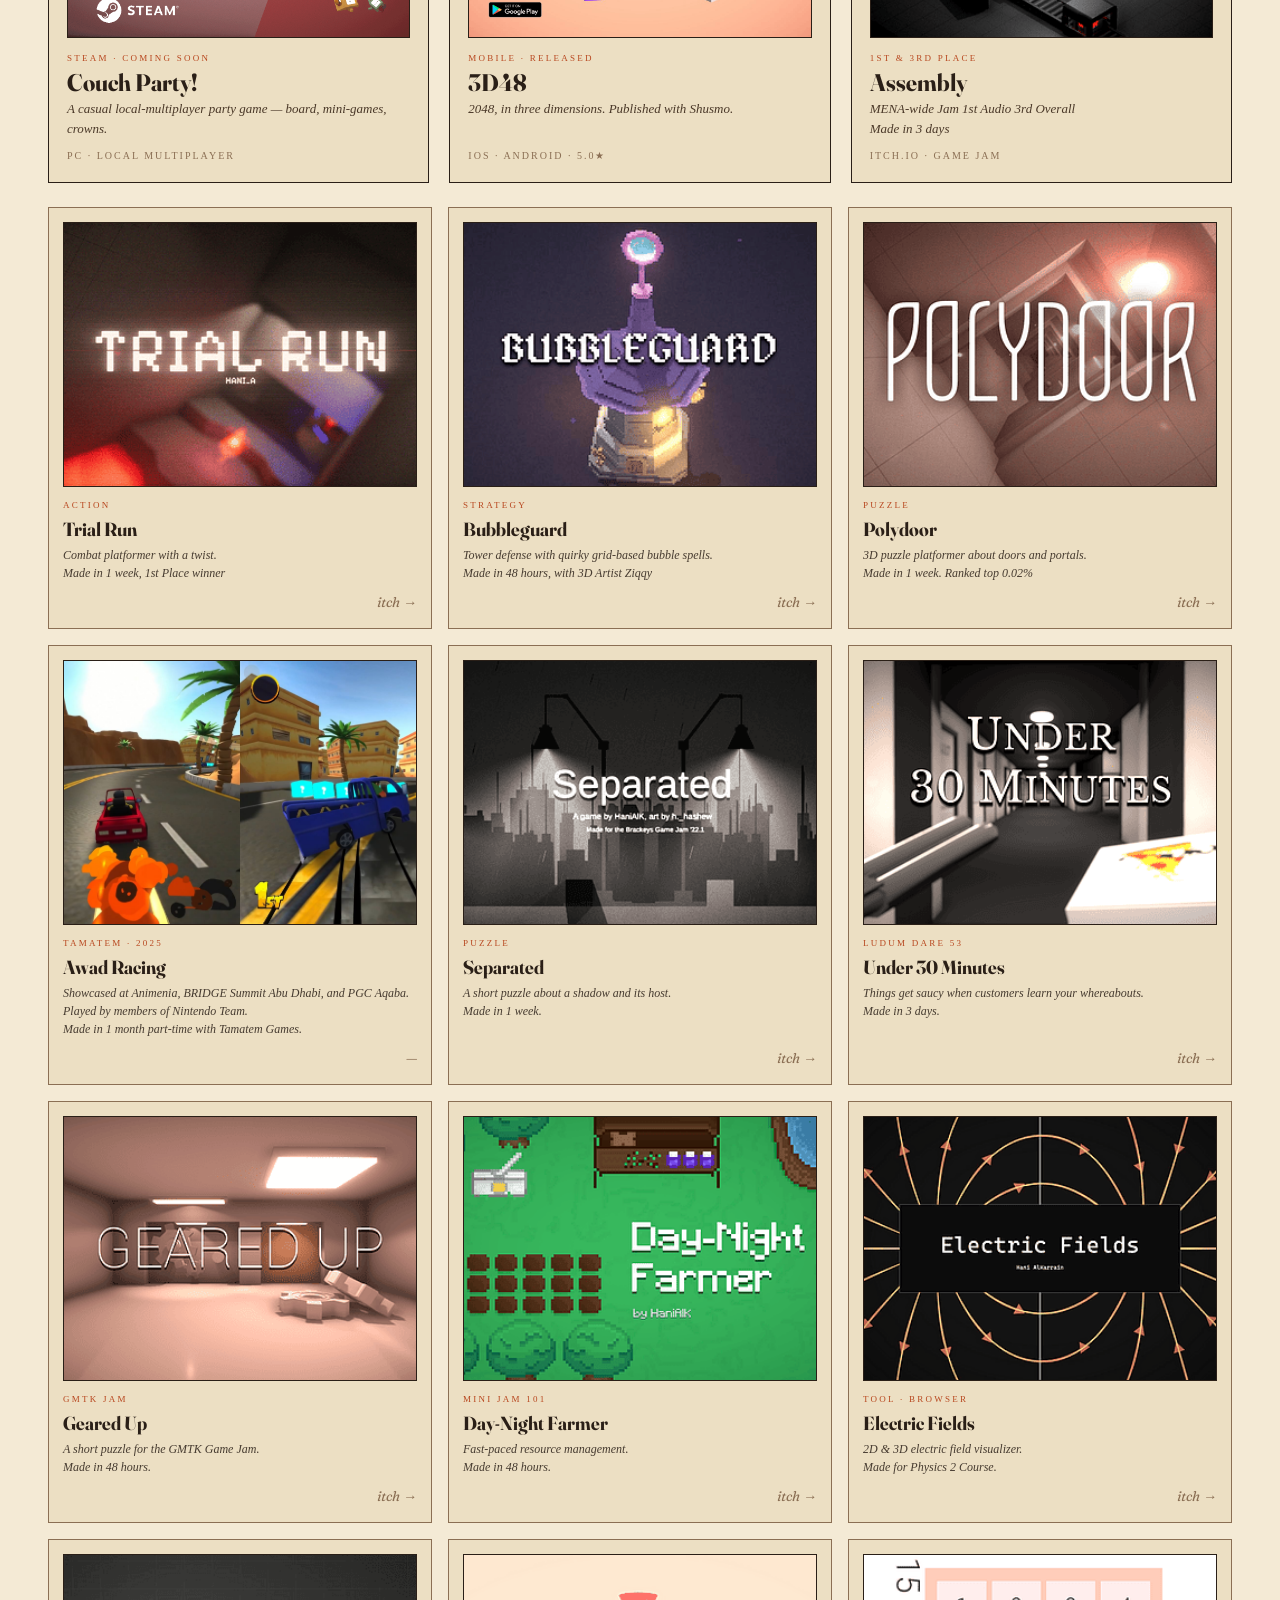
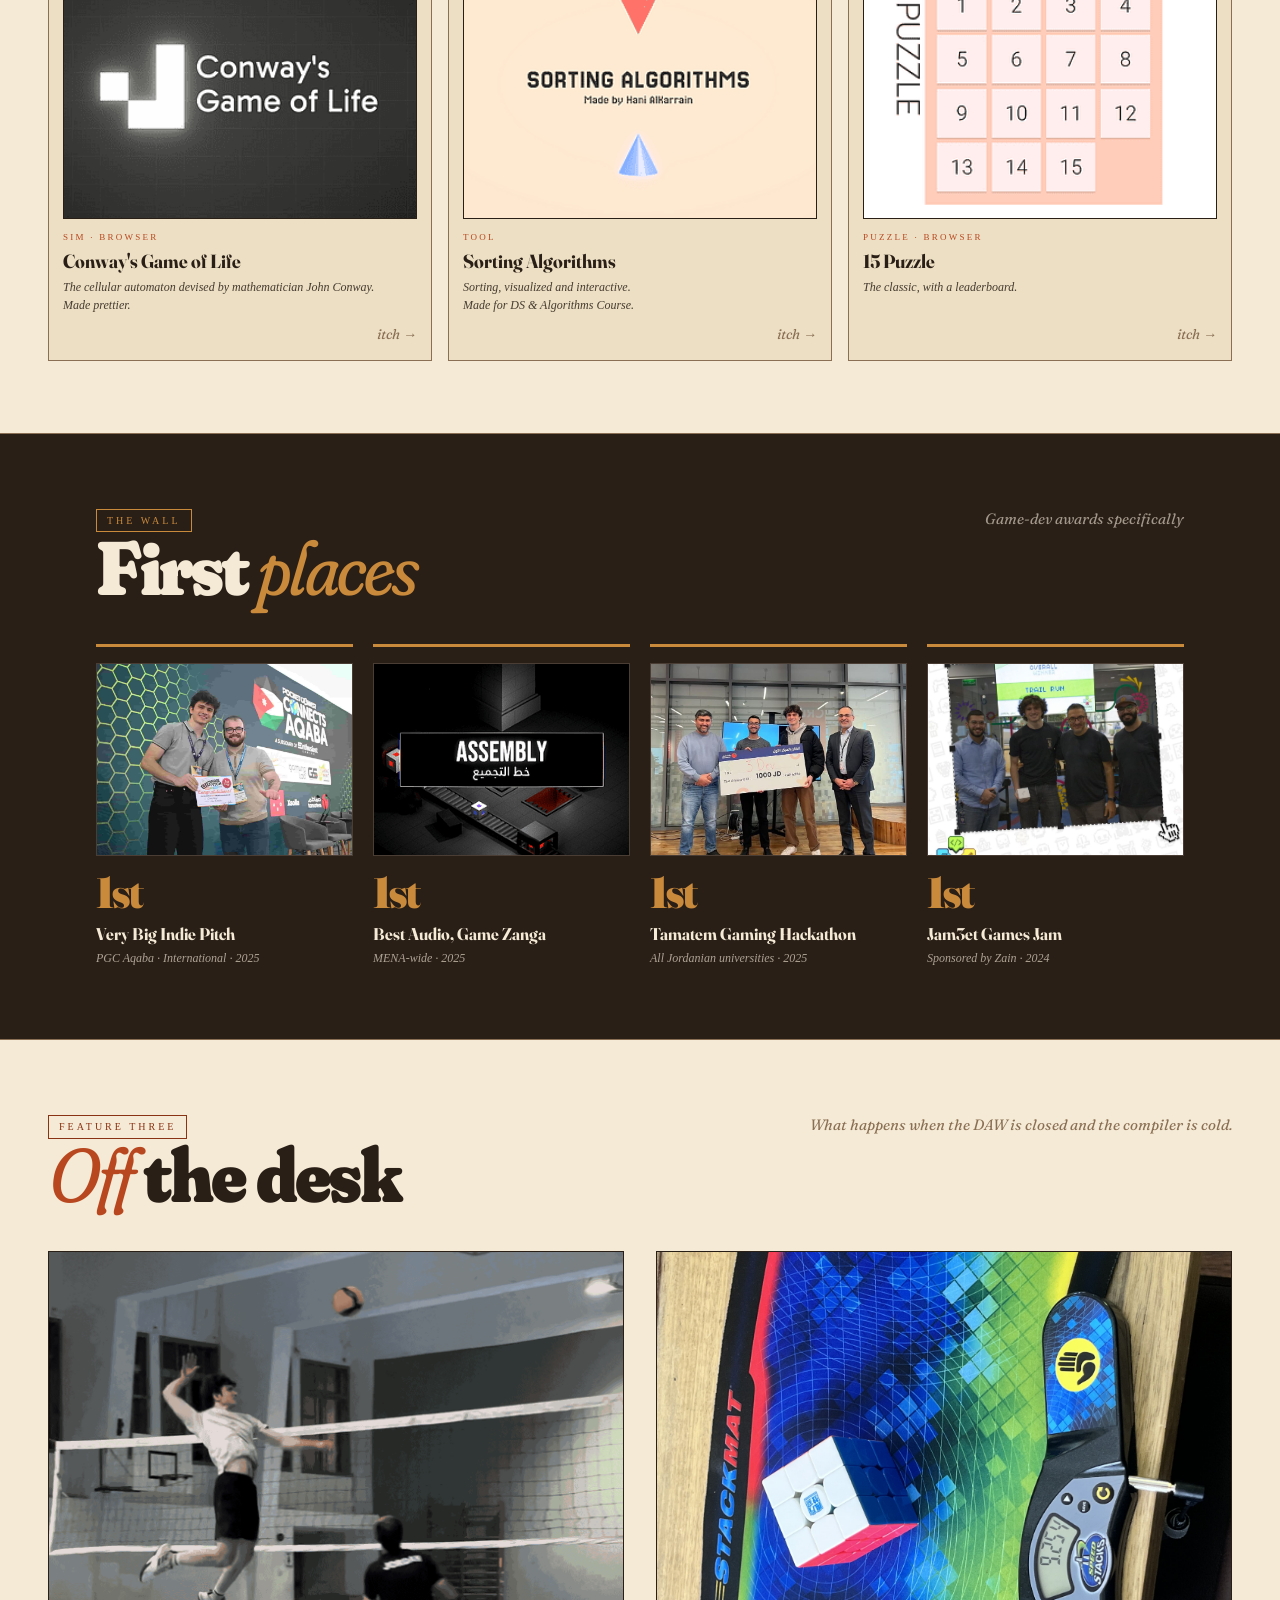
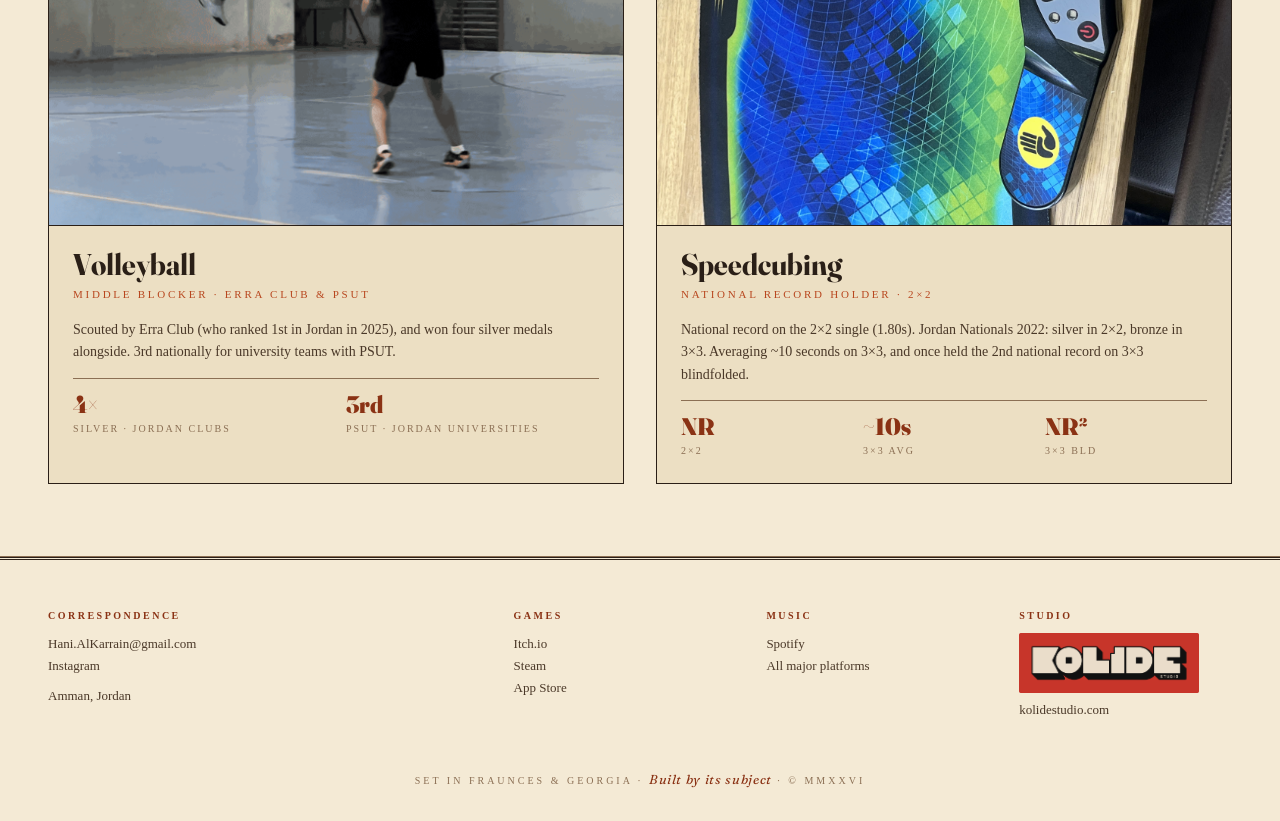
==== commit 5cd91334: "updates" ====
--- a/index.html
+++ b/index.html
@@ -29,6 +29,9 @@
       <a href="#wall">More</a>
       <a href="https://www.instagram.com/hani.alkarrain/" target="_blank" rel="noopener" class="nav-instagram" aria-label="Instagram">
         <svg xmlns="http://www.w3.org/2000/svg" width="22" height="22" viewBox="0 0 24 24" fill="none" stroke="currentColor" stroke-width="2" stroke-linecap="round" stroke-linejoin="round"><rect x="2" y="2" width="20" height="20" rx="5" ry="5"/><path d="M16 11.37A4 4 0 1 1 12.63 8 4 4 0 0 1 16 11.37z"/><line x1="17.5" y1="6.5" x2="17.51" y2="6.5"/></svg>
+      </a>
+      <a href="https://www.linkedin.com/in/hani-alkarrain/" target="_blank" rel="noopener" class="nav-instagram" aria-label="LinkedIn">
+        <svg xmlns="http://www.w3.org/2000/svg" width="22" height="22" viewBox="0 0 24 24" fill="none" stroke="currentColor" stroke-width="2" stroke-linecap="round" stroke-linejoin="round"><rect x="2" y="2" width="20" height="20" rx="5" ry="5"/><line x1="8" y1="11" x2="8" y2="16"/><line x1="8" y1="8" x2="8" y2="8.01"/><line x1="12" y1="16" x2="12" y2="11"/><path d="M16 16v-3a2 2 0 0 0-4 0"/></svg>
       </a>
     </nav>
   </div>
@@ -80,7 +83,7 @@
   <div class="band-header">
     <div>
       <span class="kicker">Feature Two</span>
-      <h2 class="band-title display">Games.</h2>
+      <h2 class="band-title display">Games</h2>
     </div>
     <p class="band-note">Titles across Steam, App Store, Google Play, and Itch.</p>
   </div>
--- a/styles.css
+++ b/styles.css
@@ -91,7 +91,7 @@
 }
 .masthead-bottom {
   display: flex;
-  justify-content: flex-end;
+  justify-content: center;
   align-items: center;
   border-top: 1px solid var(--ink);
   padding-top: 10px;
@@ -186,12 +186,17 @@
   background: var(--paper-deep);
   border: 1px solid var(--ink);
   padding: 18px;
-  transition: transform 0.25s ease, box-shadow 0.25s ease;
+  transition: background 0.2s, color 0.2s, border-color 0.2s, transform 0.2s;
 }
 .feat:hover {
-  transform: translate(-3px, -3px);
-  box-shadow: 6px 6px 0 var(--accent-deep);
-}
+  background: var(--ink);
+  color: var(--paper);
+  border-color: var(--ink);
+  transform: translate(-2px, -2px);
+}
+.feat:hover .feat-tag { color: var(--ochre); }
+.feat:hover .feat-platform { color: rgba(244,234,213,0.65); }
+.feat:hover .blurb { color: rgba(244,234,213,0.85); }
 .feat-visual {
   aspect-ratio: 4/3;
   border: 1px solid var(--ink);
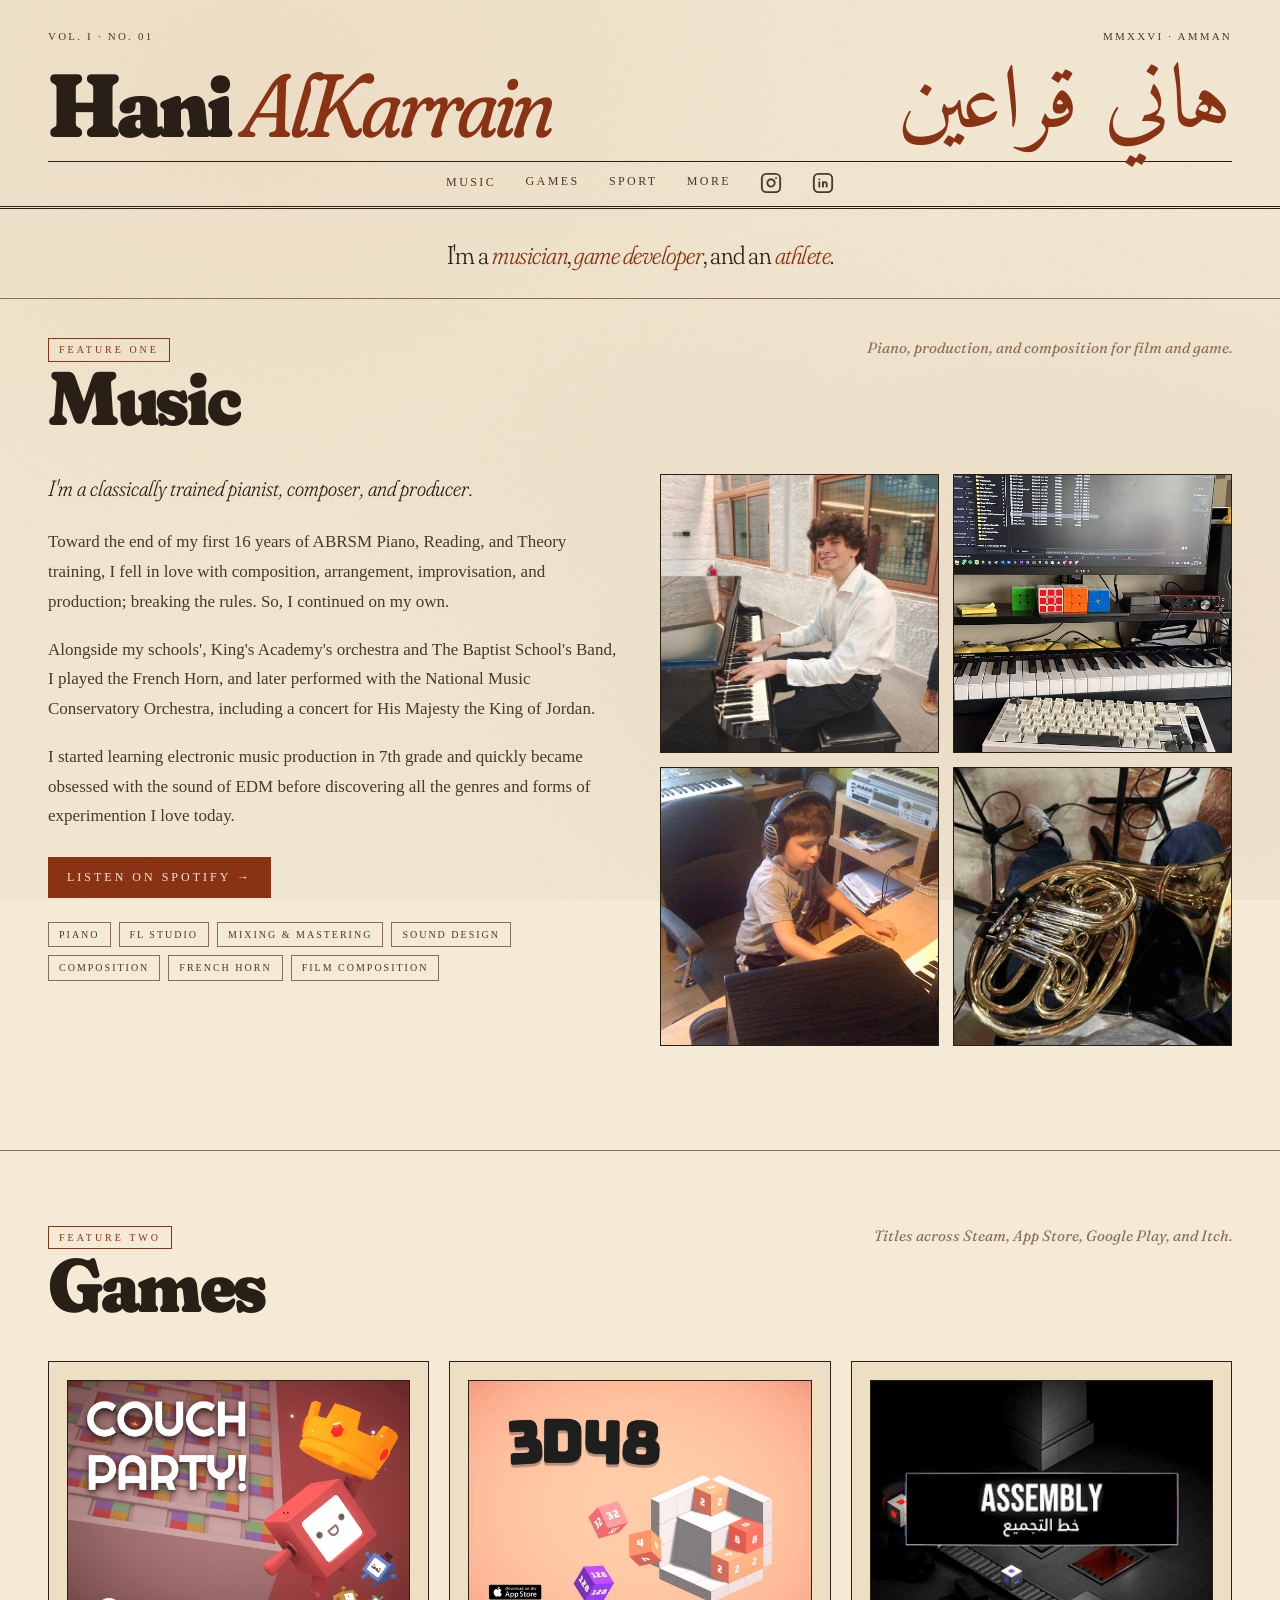
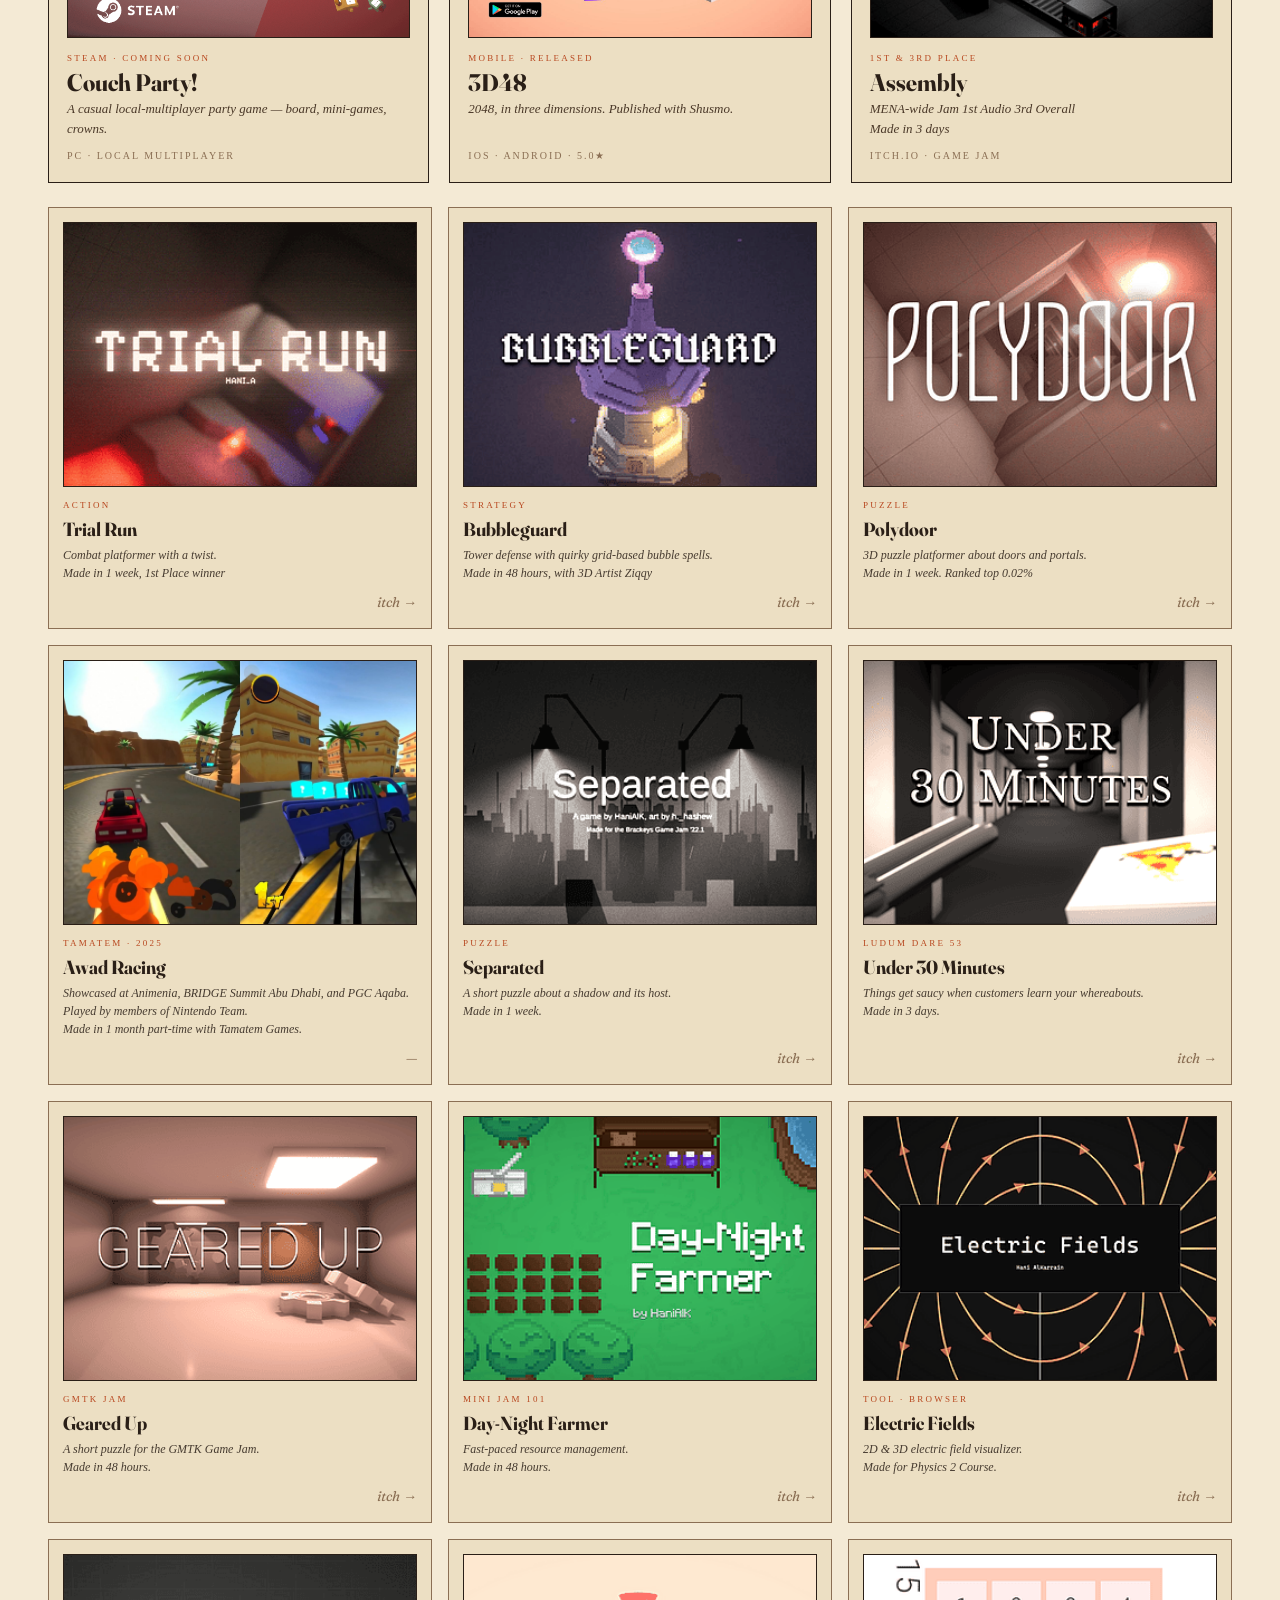
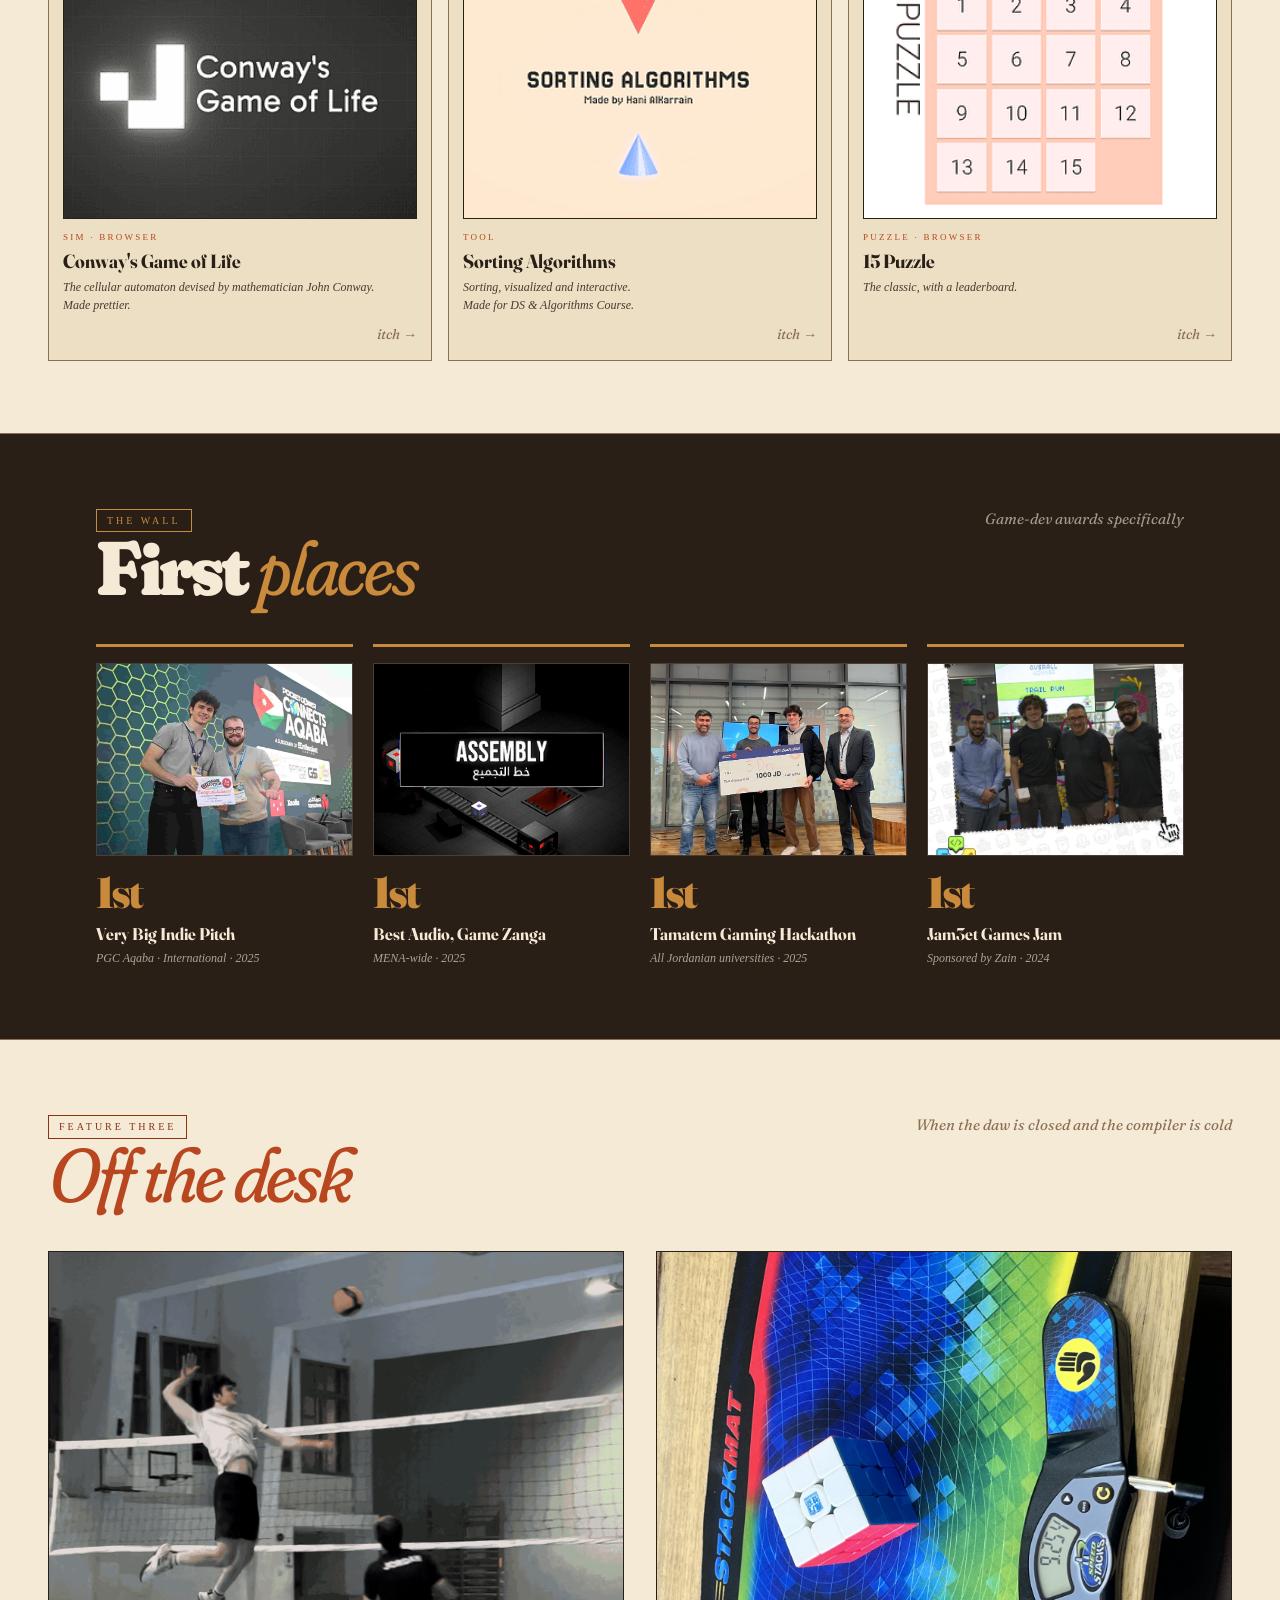
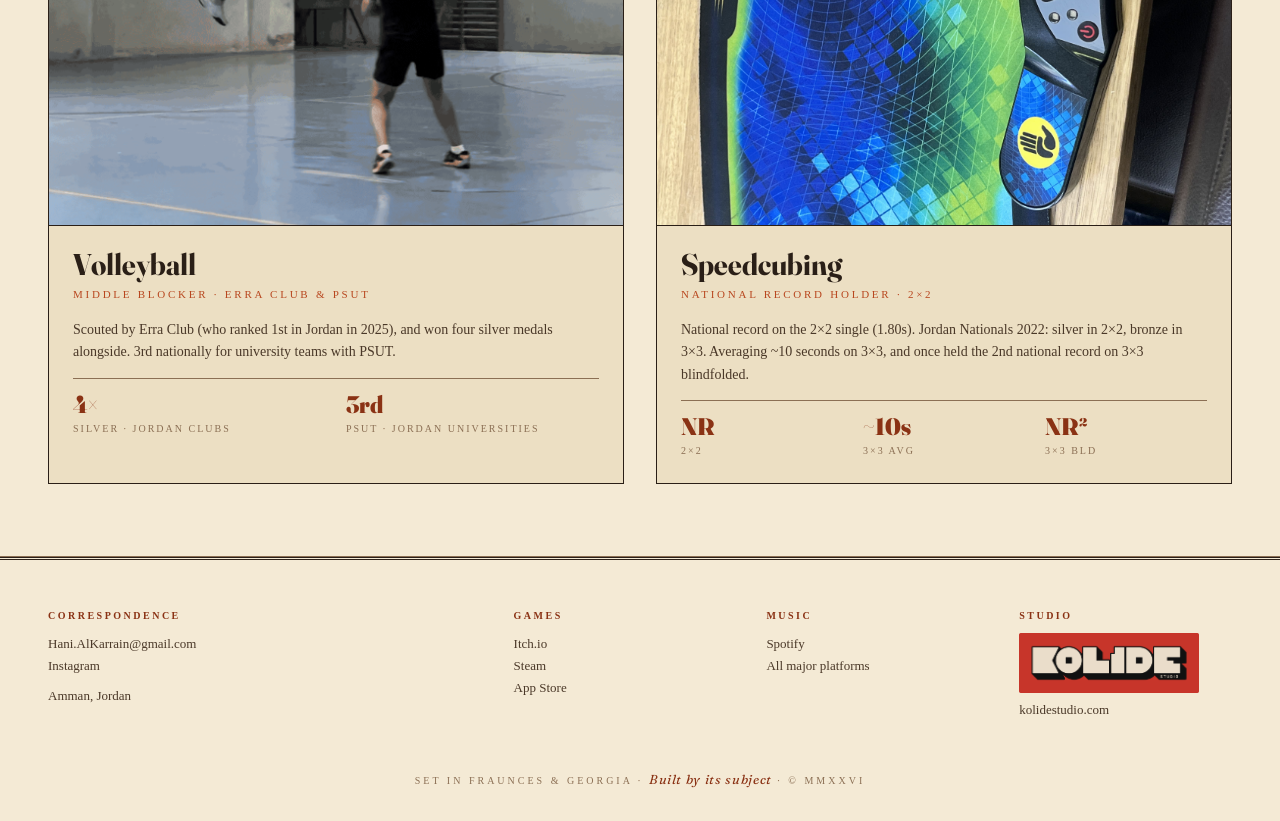
==== commit 2d76354a: "Update index.html" ====
--- a/index.html
+++ b/index.html
@@ -247,9 +247,9 @@
   <div class="band-header">
     <div>
       <span class="kicker">Feature Three</span>
-      <h2 class="band-title display"><em>Off</em> the desk</h2>
-    </div>
-    <p class="band-note">What happens when the DAW is closed and the compiler is cold.</p>
+      <h2 class="band-title display"><em>Off the desk</em></h2>
+    </div>
+    <p class="band-note">When the daw is closed and the compiler is cold</p>
   </div>
 
   <div class="desk-grid">
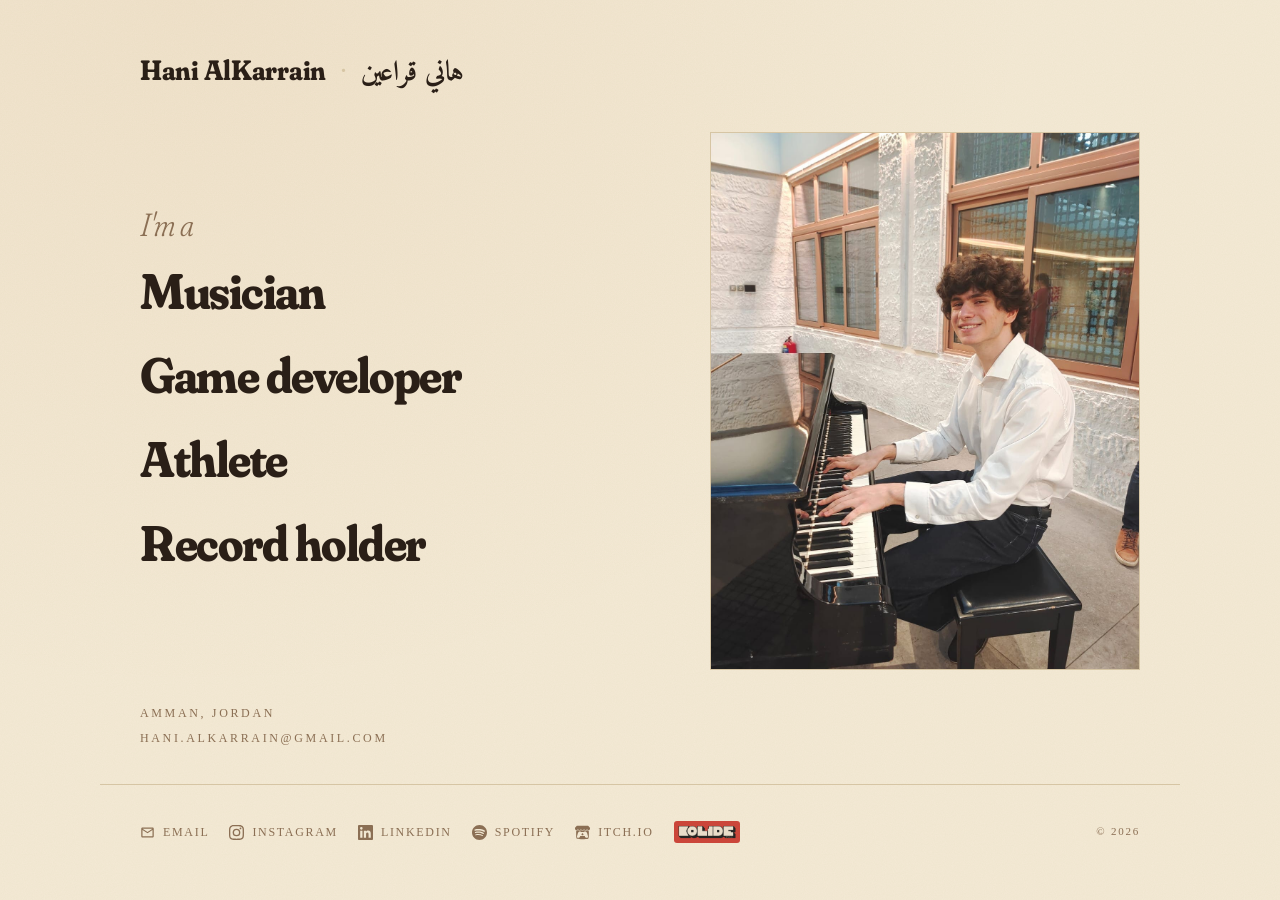
==== commit cb23bcdd: "redesign" ====
--- a/index.html
+++ b/index.html
@@ -4,313 +4,75 @@
   <meta charset="UTF-8">
   <meta name="viewport" content="width=device-width, initial-scale=1.0">
   <title>Hani AlKarrain</title>
-  <meta name="description" content="Hani AlKarrain — musician, game developer, athlete. Based in Amman, Jordan.">
+  <meta name="description" content="Hani AlKarrain — musician, game developer, athlete, national record holder. Amman, Jordan.">
   <link rel="preconnect" href="https://fonts.googleapis.com">
   <link rel="preconnect" href="https://fonts.gstatic.com" crossorigin>
-  <link href="https://fonts.googleapis.com/css2?family=Amiri:ital,wght@0,400;0,700;1,400&family=Fraunces:opsz,wght,SOFT@9..144,300;9..144,400;9..144,700;9..144,900&family=Georgia&display=swap" rel="stylesheet">
+  <link href="https://fonts.googleapis.com/css2?family=Amiri:wght@400;700&family=Fraunces:opsz,wght,SOFT@9..144,300;9..144,700;9..144,900&display=swap" rel="stylesheet">
   <link rel="stylesheet" href="styles.css">
 </head>
 <body>
 
-<header class="masthead">
-  <div class="masthead-top">
-    <div>Vol. I · No. 01</div>
-    <div>MMXXVI · Amman</div>
-  </div>
-  <div class="nameplate-wrap">
-    <h1 class="nameplate">Hani&nbsp;<em>AlKarrain</em></h1>
-    <div class="nameplate-ar">هاني قراعين</div>
-  </div>
-  <div class="masthead-bottom">
-    <nav>
-      <a href="#music">Music</a>
-      <a href="#games">Games</a>
-      <a href="#off-the-desk">Sport</a>
-      <a href="#wall">More</a>
-      <a href="https://www.instagram.com/hani.alkarrain/" target="_blank" rel="noopener" class="nav-instagram" aria-label="Instagram">
-        <svg xmlns="http://www.w3.org/2000/svg" width="22" height="22" viewBox="0 0 24 24" fill="none" stroke="currentColor" stroke-width="2" stroke-linecap="round" stroke-linejoin="round"><rect x="2" y="2" width="20" height="20" rx="5" ry="5"/><path d="M16 11.37A4 4 0 1 1 12.63 8 4 4 0 0 1 16 11.37z"/><line x1="17.5" y1="6.5" x2="17.51" y2="6.5"/></svg>
+<main class="hero">
+  <div>
+    <div class="signature">
+      <span class="sig-en">Hani AlKarrain</span>
+      <span class="sig-div" aria-hidden="true">·</span>
+      <span class="sig-ar" dir="rtl" lang="ar">هاني قراعين</span>
+    </div>
+
+    <p class="lede">I'm a</p>
+
+    <nav class="roles">
+      <a class="role" data-role="music" href="music.html">
+        <img class="role-thumb" src="images/music-1.jpg" alt="" style="object-position: center 20%;">
+        <span class="role-name display">Musician</span>
+        <span class="role-meta">Piano · Production · Composition</span>
       </a>
-      <a href="https://www.linkedin.com/in/hani-alkarrain/" target="_blank" rel="noopener" class="nav-instagram" aria-label="LinkedIn">
-        <svg xmlns="http://www.w3.org/2000/svg" width="22" height="22" viewBox="0 0 24 24" fill="none" stroke="currentColor" stroke-width="2" stroke-linecap="round" stroke-linejoin="round"><rect x="2" y="2" width="20" height="20" rx="5" ry="5"/><line x1="8" y1="11" x2="8" y2="16"/><line x1="8" y1="8" x2="8" y2="8.01"/><line x1="12" y1="16" x2="12" y2="11"/><path d="M16 16v-3a2 2 0 0 0-4 0"/></svg>
+
+      <a class="role" data-role="games" href="games.html">
+        <img class="role-thumb" src="images/hani pgc.jpg" alt="" style="object-position: center 35%;">
+        <span class="role-name display">Game developer</span>
+        <span class="role-meta">Steam · App Store · Itch</span>
+      </a>
+
+      <a class="role" data-role="athlete" href="athlete.html">
+        <img class="role-thumb" src="images/vb-naji.PNG" alt="" style="object-position: center 40%;">
+        <span class="role-name display">Athlete</span>
+        <span class="role-meta">Volleyball · Middle Blocker</span>
+      </a>
+
+      <a class="role" data-role="record" href="record-holder.html">
+        <img class="role-thumb" src="images/cubing-3x3 (1).jpg" alt="" style="object-position: center 50%;">
+        <span class="role-name display">Record holder</span>
+        <span class="role-meta">Speedcubing · Chess</span>
       </a>
     </nav>
-  </div>
-</header>
 
-<section class="intro">
-  <p class="intro-head">I'm a <em>musician</em>, <em>game developer</em>, and an <em>athlete</em>.</p>
-</section>
-
-<!-- ============ MUSIC (Feature One) ============ -->
-<section class="band" id="music">
-  <div class="band-header">
-    <div>
-      <span class="kicker">Feature One</span>
-      <h2 class="band-title display">Music</h2>
-    </div>
-    <p class="band-note">Piano, production, and composition for film and game.</p>
+    <p class="whereabouts">
+      Amman, Jordan
+      <a href="mailto:Hani.AlKarrain@gmail.com">Hani.AlKarrain@gmail.com</a>
+    </p>
   </div>
 
-  <div class="music-layout">
-    <div class="music-main">
-      <p>I'm a classically trained pianist, composer, and producer.</p>
-      <p>Toward the end of my first 16 years of ABRSM Piano, Reading, and Theory training, I fell in love with composition, arrangement, improvisation, and production; breaking the rules. So, I continued on my own.</p>
-      <p>Alongside my schools', King's Academy's orchestra and The Baptist School's Band, I played the French Horn, and later performed with the National Music Conservatory Orchestra, including a concert for His Majesty the King of Jordan.</p>
-      <p>I started learning electronic music production in 7th grade and quickly became obsessed with the sound of EDM before discovering all the genres and forms of experimention I love today.</p>
-      <a class="music-cta" href="https://open.spotify.com/artist/5ytRceMDhYSSbVmnClT3US" target="_blank" rel="noopener">Listen on Spotify →</a>
-      <div class="music-tags">
-        <span class="music-tag">Piano</span>
-        <span class="music-tag">FL Studio</span>
-        <span class="music-tag">Mixing & Mastering</span>
-        <span class="music-tag">Sound Design</span>
-        <span class="music-tag">Composition</span>
-        <span class="music-tag">French Horn</span>
-        <span class="music-tag">Film Composition</span>
-      </div>
-    </div>
+  <div class="stage" aria-hidden="true">
+    <img data-role="music" src="images/music-1.jpg" alt="" style="object-position: center 20%;">
+    <img data-role="games" src="images/hani pgc.jpg" alt="" style="object-position: 38% 35%;">
+    <img data-role="athlete" src="images/vb-naji.PNG" alt="" style="object-position: center 40%;">
+    <img data-role="record" src="images/cubing-3x3 (1).jpg" alt="" style="object-position: 40% 50%;">
+  </div>
+</main>
 
-    <div class="music-gallery">
-      <img class="music-img" src="images/music-1.jpg" alt="Music image 1">
-      <img class="music-img" src="images/desk pic.jpg" alt="">
-      <img class="music-img" src="images/baby hani keyboard.jpg" alt="">
-      <img class="music-img" src="images/music-2.jpg" alt="Music image 2">
-    </div>
+<footer class="site-foot">
+  <div class="foot-links">
+    <a class="fl-email" href="mailto:Hani.AlKarrain@gmail.com">Email</a>
+    <a class="fl-ig" href="https://www.instagram.com/hani.alkarrain/" target="_blank" rel="noopener">Instagram</a>
+    <a class="fl-li" href="https://www.linkedin.com/in/hani-alkarrain/" target="_blank" rel="noopener">LinkedIn</a>
+    <a class="fl-sp" href="https://open.spotify.com/artist/5ytRceMDhYSSbVmnClT3US" target="_blank" rel="noopener">Spotify</a>
+    <a class="fl-itch" href="https://hanialkarrain.itch.io/" target="_blank" rel="noopener">Itch.io</a>
+    <a class="fl-kolide" href="https://kolidestudio.com/" target="_blank" rel="noopener"><img src="images/Kolide Logo 3x1.png" alt="Kolide Studio"></a>
   </div>
-</section>
-
-<!-- ============ GAMES (Feature Two) ============ -->
-<section class="band" id="games">
-  <div class="band-header">
-    <div>
-      <span class="kicker">Feature Two</span>
-      <h2 class="band-title display">Games</h2>
-    </div>
-    <p class="band-note">Titles across Steam, App Store, Google Play, and Itch.</p>
-  </div>
-
-  <!-- Featured trio (equal size) -->
-  <div class="featured">
-    <a class="feat" href="https://store.steampowered.com/app/3265580/Couch_Party/" target="_blank" rel="noopener">
-      <img class="feat-visual" src="images/1200 900 Couch Party.png" alt="Couch Party!">
-      <div class="feat-tag">Steam · Coming Soon</div>
-      <h3 class="display">Couch Party!</h3>
-      <p class="blurb">A casual local-multiplayer party game — board, mini-games, crowns.</p>
-      <div class="feat-platform">PC · Local Multiplayer</div>
-    </a>
-    <a class="feat" href="https://apps.apple.com/jo/app/3d48/id6759066958" target="_blank" rel="noopener">
-      <img class="feat-visual" src="images/3d48 1200x900 cover + store tags.png" alt="3D48">
-      <div class="feat-tag">Mobile · Released</div>
-      <h3 class="display">3D48</h3>
-      <p class="blurb">2048, in three dimensions. Published with Shusmo.</p>
-      <div class="feat-platform">iOS · Android · 5.0★</div>
-    </a>
-    <a class="feat" href="https://hanialkarrain.itch.io/assembly" target="_blank" rel="noopener">
-      <img class="feat-visual" src="images/assembly.png" alt="Assembly">
-      <div class="feat-tag">1st & 3rd Place</div>
-      <h3 class="display">Assembly</h3>
-      <p class="blurb">MENA-wide Jam 1st Audio 3rd Overall <br> Made in 3 days</p>
-      <div class="feat-platform">Itch.io · Game Jam</div>
-    </a>
-  </div>
-
-  <!-- Library grid (equal size, with images) -->
-  <div class="library">
-    <a class="lib-item" href="https://hanialkarrain.itch.io/trial-run" target="_blank" rel="noopener">
-      <img class="lib-visual" src="images/trial-run.png" alt="Trial Run">
-      <div class="lib-genre">Action</div>
-      <h4 class="display">Trial Run</h4>
-      <p>Combat platformer with a twist. <br> Made in 1 week, 1st Place winner</p>
-      <span class="lib-arrow">itch →</span>
-    </a>
-    <a class="lib-item" href="https://hanialkarrain.itch.io/bubblegaurd" target="_blank" rel="noopener">
-      <img class="lib-visual" src="images/bubbleguard.png" alt="Bubbleguard">
-      <div class="lib-genre">Strategy</div>
-      <h4 class="display">Bubbleguard</h4>
-      <p>Tower defense with quirky grid-based bubble spells. <br> Made in 48 hours, with 3D Artist Ziqqy</p>
-      <span class="lib-arrow">itch →</span>
-    </a>
-    <a class="lib-item" href="https://hanialkarrain.itch.io/polydoor" target="_blank" rel="noopener">
-      <img class="lib-visual" src="images/polydoor.png" alt="Polydoor">
-      <div class="lib-genre">Puzzle</div>
-      <h4 class="display">Polydoor</h4>
-      <p>3D puzzle platformer about doors and portals. <br> Made in 1 week. Ranked top 0.02%</p>
-      <span class="lib-arrow">itch →</span>
-    </a>
-    <a class="lib-item" href="#" target="_blank" rel="noopener">
-      <img class="lib-visual" src="images/awad racing scs_1.1.1.jpg" alt="Arcade Racer">
-      <div class="lib-genre">Tamatem · 2025</div>
-      <h4 class="display">Awad Racing</h4>
-      <p>Showcased at Animenia, BRIDGE Summit Abu Dhabi, and PGC Aqaba. Played by members of Nintendo Team. <br> Made in 1 month part-time with Tamatem Games.</p>
-      <span class="lib-arrow">—</span>
-    </a>
-    <a class="lib-item" href="https://hanialkarrain.itch.io/separated" target="_blank" rel="noopener">
-      <img class="lib-visual" src="images/separated.png" alt="Separated">
-      <div class="lib-genre">Puzzle</div>
-      <h4 class="display">Separated</h4>
-      <p>A short puzzle about a shadow and its host. <br> Made in 1 week.</p>
-      <span class="lib-arrow">itch →</span>
-    </a>
-    <a class="lib-item" href="https://hanialkarrain.itch.io/under-30-minutes" target="_blank" rel="noopener">
-      <img class="lib-visual" src="images/under-30-minutes.png" alt="Under 30 Minutes">
-      <div class="lib-genre">Ludum Dare 53</div>
-      <h4 class="display">Under 30 Minutes</h4>
-      <p>Things get saucy when customers learn your whereabouts. <br> Made in 3 days.</p>
-      <span class="lib-arrow">itch →</span>
-    </a>
-    <a class="lib-item" href="https://hanialkarrain.itch.io/geared-up" target="_blank" rel="noopener">
-      <img class="lib-visual" src="images/geared-up.png" alt="Geared Up">
-      <div class="lib-genre">GMTK Jam</div>
-      <h4 class="display">Geared Up</h4>
-      <p>A short puzzle for the GMTK Game Jam. <br> Made in 48 hours.</p>
-      <span class="lib-arrow">itch →</span>
-    </a>
-    <a class="lib-item" href="https://hanialkarrain.itch.io/day-night-farmer" target="_blank" rel="noopener">
-      <img class="lib-visual" src="images/day-night-farmer.png" alt="Day-Night Farmer">
-      <div class="lib-genre">Mini Jam 101</div>
-      <h4 class="display">Day-Night Farmer</h4>
-      <p>Fast-paced resource management. <br> Made in 48 hours.</p>
-      <span class="lib-arrow">itch →</span>
-    </a>
-    <a class="lib-item" href="https://hanialkarrain.itch.io/electric-fields" target="_blank" rel="noopener">
-      <img class="lib-visual" src="images/electric-fields.png" alt="Electric Fields">
-      <div class="lib-genre">Tool · Browser</div>
-      <h4 class="display">Electric Fields</h4>
-      <p>2D &amp; 3D electric field visualizer. <br> Made for Physics 2 Course.</p>
-      <span class="lib-arrow">itch →</span>
-    </a>
-    <a class="lib-item" href="https://hanialkarrain.itch.io/conways-game-of-life" target="_blank" rel="noopener">
-      <img class="lib-visual" src="images/game-of-life.png" alt="Game of Life">
-      <div class="lib-genre">Sim · Browser</div>
-      <h4 class="display">Conway's Game of Life</h4>
-      <p>The cellular automaton devised by mathematician John Conway. <br> Made prettier.</p>
-      <span class="lib-arrow">itch →</span>
-    </a>
-    <a class="lib-item" href="https://hanialkarrain.itch.io/sorting-algorithms" target="_blank" rel="noopener">
-      <img class="lib-visual" src="images/sorting-algorithms.png" alt="Sorting Algorithms">
-      <div class="lib-genre">Tool</div>
-      <h4 class="display">Sorting Algorithms</h4>
-      <p>Sorting, visualized and interactive. <br> Made for DS & Algorithms Course.</p>
-      <span class="lib-arrow">itch →</span>
-    </a>
-    <a class="lib-item" href="https://hanialkarrain.itch.io/15-puzzle" target="_blank" rel="noopener">
-      <img class="lib-visual" src="images/15-puzzle.png" alt="15 Puzzle">
-      <div class="lib-genre">Puzzle · Browser</div>
-      <h4 class="display">15 Puzzle</h4>
-      <p>The classic, with a leaderboard.</p>
-      <span class="lib-arrow">itch →</span>
-    </a>
-  </div>
-</section>
-
-<!-- ============ WALL OF GOLD ============ -->
-<section class="band wall" id="wall">
-  <div class="wall-inner">
-    <div class="band-header">
-      <div>
-        <span class="kicker">The Wall</span>
-        <h2 class="band-title display">First <em>places</em></h2>
-      </div>
-      <p class="band-note">Game-dev awards specifically</p>
-    </div>
-
-    <div class="wall-grid">
-      <div class="trophy">
-        <img src="images/hani pgc.jpg" alt="PGC Aqaba">
-        <div class="place">1st</div>
-        <div class="what">Very Big Indie Pitch</div>
-        <div class="where">PGC Aqaba · International · 2025</div>
-      </div>
-      <div class="trophy">
-        <img src="images/assembly.png" alt="Best Audio, Game Zanga">
-        <div class="place">1st</div>
-        <div class="what">Best Audio, Game Zanga</div>
-        <div class="where">MENA-wide · 2025</div>
-      </div>
-      <div class="trophy">
-        <img src="images/tamatem jam win.jpg" alt="Tamatem Gaming Hackathon">
-        <div class="place">1st</div>
-        <div class="what">Tamatem Gaming Hackathon</div>
-        <div class="where">All Jordanian universities · 2025</div>
-      </div>
-      <div class="trophy">
-        <img src="images/j3g sept winner.jpg" alt="Jam3et Games Jam">
-        <div class="place">1st</div>
-        <div class="what">Jam3et Games Jam</div>
-        <div class="where">Sponsored by Zain · 2024</div>
-      </div>
-    </div>
-  </div>
-</section>
-
-<!-- ============ OFF THE DESK (Feature Three) ============ -->
-<section class="band" id="off-the-desk">
-  <div class="band-header">
-    <div>
-      <span class="kicker">Feature Three</span>
-      <h2 class="band-title display"><em>Off the desk</em></h2>
-    </div>
-    <p class="band-note">When the daw is closed and the compiler is cold</p>
-  </div>
-
-  <div class="desk-grid">
-    <div class="desk-card">
-      <img class="desk-visual" src="images/vb-naji.PNG" alt="Volleyball">
-      <div class="desk-body">
-        <h3 class="display">Volleyball</h3>
-        <div class="sub">Middle Blocker · Erra Club &amp; PSUT</div>
-        <p>Scouted by Erra Club (who ranked 1st in Jordan in 2025), and won four silver medals alongside. 3rd nationally for university teams with PSUT.</p>
-        <div class="desk-stats">
-          <div class="desk-stat"><span class="num">4×</span><span class="lbl">Silver · Jordan Clubs</span></div>
-          <div class="desk-stat"><span class="num">3rd</span><span class="lbl">PSUT · Jordan Universities</span></div>
-        </div>
-      </div>
-    </div>
-
-    <div class="desk-card">
-      <img class="desk-visual" src="images/cubing-3x3.JPG" alt="Speedcubing">
-      <div class="desk-body">
-        <h3 class="display">Speedcubing</h3>
-        <div class="sub">National Record Holder · 2×2</div>
-        <p>National record on the 2×2 single (1.80s). Jordan Nationals 2022: silver in 2×2, bronze in 3×3. Averaging ~10 seconds on 3×3, and once held the 2nd national record on 3×3 blindfolded.</p>
-        <div class="desk-stats">
-          <div class="desk-stat"><span class="num">NR</span><span class="lbl">2×2</span></div>
-          <div class="desk-stat"><span class="num">~10s</span><span class="lbl">3×3 Avg</span></div>
-          <div class="desk-stat"><span class="num">NR²</span><span class="lbl">3×3 BLD</span></div>
-        </div>
-      </div>
-    </div>
-  </div>
-</section>
-
-<footer>
-  <div>
-    <h5>Correspondence</h5>
-    <a href="mailto:Hani.AlKarrain@gmail.com">Hani.AlKarrain@gmail.com</a>
-    <a href="https://www.instagram.com/hani.alkarrain/" target="_blank" rel="noopener">Instagram</a>
-    <p style="margin-top: 8px;">Amman, Jordan</p>
-  </div>
-  <div>
-    <h5>Games</h5>
-    <a href="https://hanialkarrain.itch.io/" target="_blank" rel="noopener">Itch.io</a>
-    <a href="https://store.steampowered.com/app/3265580/Couch_Party/" target="_blank" rel="noopener">Steam</a>
-    <a href="https://apps.apple.com/jo/app/3d48/id6759066958" target="_blank" rel="noopener">App Store</a>
-  </div>
-  <div>
-    <h5>Music</h5>
-    <a href="https://open.spotify.com/artist/5ytRceMDhYSSbVmnClT3US" target="_blank" rel="noopener">Spotify</a>
-    <p>All major platforms</p>
-  </div>
-  <div>
-    <h5>Studio</h5>
-    <a href="https://kolidestudio.com/" target="_blank" rel="noopener">
-      <img class="footer-logo" src="images/Kolide Logo 3x1.png" alt="Kolide Studio">
-    </a>
-    <a href="https://kolidestudio.com/" target="_blank" rel="noopener">kolidestudio.com</a>
-  </div>
+  <p class="foot-note">© 2026</p>
 </footer>
-<div class="footer-sig">
-  Set in Fraunces &amp; Georgia · <em>Built by its subject</em> · © MMXXVI
-</div>
 
 </body>
 </html>
--- a/styles.css
+++ b/styles.css
@@ -1,561 +1,628 @@
 /* ===================================================================
-   Hani AlKarrain — Personal Portfolio
-   Set in Fraunces & Georgia. Warm paper palette.
+   Hani AlKarrain — portfolio
+   Warm paper, Fraunces + Georgia. One stylesheet for all pages.
    =================================================================== */
 
 :root {
   --paper: #f4ead5;
-  --paper-deep: #ecdfc3;
+  --paper-2: #ece0c6;
   --ink: #2a1f17;
-  --ink-soft: #4a3828;
-  --ink-faded: #8b6f54;
+  --ink-2: #57422f;
+  --ink-3: #8b6f54;
+  --line: #d6c5a4;
+  /* Colour roles, applied consistently across every page:
+     --accent-2  emphasis at rest — links, eyebrows, buttons, key labels
+     --accent    hover / active only, never a resting state
+     --gold      achievement figures only — placings, records, stats
+     --wash      the translucent lift used on cards, so paper grain shows through */
   --accent: #b8471f;
-  --accent-deep: #8a3214;
-  --ochre: #c98a3c;
+  --accent-2: #8a3214;
+  --gold: #b0801c;
+  --wash: rgba(255, 255, 255, 0.18);
+  --wrap: 1080px;
+  --pad: 40px;
 }
 
 * { box-sizing: border-box; margin: 0; padding: 0; }
-html { scroll-behavior: smooth; }
 
 body {
   font-family: Georgia, 'Times New Roman', serif;
   background: var(--paper);
   color: var(--ink);
-  line-height: 1.55;
   font-size: 17px;
+  line-height: 1.6;
   background-image:
-    radial-gradient(ellipse at 20% 10%, rgba(185, 120, 60, 0.08) 0%, transparent 50%),
-    radial-gradient(ellipse at 80% 70%, rgba(138, 50, 20, 0.06) 0%, transparent 50%),
-    url("data:image/svg+xml;utf8,<svg xmlns='http://www.w3.org/2000/svg' width='200' height='200'><filter id='n'><feTurbulence type='fractalNoise' baseFrequency='0.9' numOctaves='2'/><feColorMatrix values='0 0 0 0 0.3 0 0 0 0 0.2 0 0 0 0 0.1 0 0 0 0.08 0'/></filter><rect width='100%25' height='100%25' filter='url(%23n)'/></svg>");
+    radial-gradient(ellipse at 15% 0%, rgba(185, 120, 60, 0.07) 0%, transparent 55%),
+    url("data:image/svg+xml;utf8,<svg xmlns='http://www.w3.org/2000/svg' width='200' height='200'><filter id='n'><feTurbulence type='fractalNoise' baseFrequency='0.9' numOctaves='2'/><feColorMatrix values='0 0 0 0 0.3 0 0 0 0 0.2 0 0 0 0 0.1 0 0 0 0.05 0'/></filter><rect width='100%25' height='100%25' filter='url(%23n)'/></svg>");
   background-attachment: fixed;
+  -webkit-font-smoothing: antialiased;
 }
 
 ::selection { background: var(--accent); color: var(--paper); }
-.display { font-family: 'Fraunces', Georgia, serif; font-variation-settings: "SOFT" 100; }
-.arabic { font-family: 'Amiri', 'Times New Roman', serif; font-weight: 400; }
-
-a { color: var(--accent-deep); }
+
+.display {
+  font-family: 'Fraunces', Georgia, serif;
+  font-variation-settings: "opsz" 144, "SOFT" 100;
+}
+
+a { color: var(--accent-2); }
 a:hover { color: var(--accent); }
 
-/* ===== All images: fill their container without distorting ===== */
-img.feat-visual,
-img.lib-visual,
-img.music-img,
-img.desk-visual {
-  object-fit: cover;
-  width: 100%;
-  display: block;
-}
-
-/* ============ MASTHEAD ============ */
-.masthead {
-  max-width: 1280px;
+img { display: block; max-width: 100%; }
+
+.wrap { max-width: var(--wrap); margin: 0 auto; padding: 0 var(--pad); }
+
+/* ============================================================
+   LANDING
+   ============================================================ */
+
+.hero {
+  min-height: calc(100svh - 118px); /* leave the footer just off the fold */
+  max-width: var(--wrap);
   margin: 0 auto;
-  padding: 28px 48px 12px;
-  border-bottom: 3px double var(--ink);
-}
-.masthead-top {
+  padding: 6vh var(--pad) 4vh;
+  display: grid;
+  grid-template-columns: 1fr 0.85fr;
+  gap: 64px;
+  align-items: center;
+}
+
+/* Both names sit on one baseline, same size and colour, as a single left-aligned unit */
+.signature {
+  margin-bottom: 12vh;
   display: flex;
-  justify-content: space-between;
   align-items: baseline;
-  font-size: 11px;
-  text-transform: uppercase;
-  letter-spacing: 0.2em;
-  color: var(--ink-soft);
-  margin-bottom: 16px;
-}
-.nameplate-wrap {
-  display: flex;
-  justify-content: space-between;
-  align-items: center;
-  gap: 32px;
-  margin: 4px 0 10px;
-}
-.nameplate {
+  gap: 14px;
+  color: var(--ink);
+  font-size: clamp(22px, 2.4vw, 28px);
+  line-height: 1.2;
+}
+.sig-en {
   font-family: 'Fraunces', Georgia, serif;
   font-variation-settings: "opsz" 144, "SOFT" 100;
-  font-weight: 900;
-  font-size: clamp(30px, 7vw, 96px);
-  line-height: 0.88;
-  letter-spacing: -0.04em;
-  color: var(--ink);
-}
-.nameplate em { font-style: italic; font-weight: 400; color: var(--accent-deep); }
-.nameplate-ar {
+  font-weight: 700;
+  font-size: 1em;
+  letter-spacing: -0.01em;
+}
+.sig-div { color: var(--line); font-size: 1em; }
+.sig-ar {
   font-family: 'Amiri', serif;
-  font-size: clamp(30px, 7vw, 96px);
-  color: var(--accent-deep);
-  line-height: 1;
-  direction: rtl;
-  font-weight: 500;
-}
-.masthead-bottom {
-  display: flex;
-  justify-content: center;
-  align-items: center;
-  border-top: 1px solid var(--ink);
-  padding-top: 10px;
-  font-size: 12px;
-  text-transform: uppercase;
-  letter-spacing: 0.2em;
-  color: var(--ink-soft);
-}
-.masthead-bottom nav a {
-  color: var(--ink-soft);
-  text-decoration: none;
-  margin-left: 24px;
-  transition: color 0.2s;
-}
-.masthead-bottom nav a:first-child { margin-left: 0; }
-.masthead-bottom nav a:hover { color: var(--accent); }
-
-/* ============ INTRO ============ */
-.intro {
-  max-width: 1280px;
-  margin: 0 auto;
-  padding: 32px 48px 28px;
-  text-align: center;
-  border-bottom: 1px solid var(--ink-faded);
-}
-.intro-head {
+  font-weight: 700;
+  font-size: 1em;
+}
+
+.lede {
   font-family: 'Fraunces', Georgia, serif;
   font-variation-settings: "opsz" 144, "SOFT" 80;
   font-weight: 300;
-  font-size: clamp(18px, 2vw, 28px);
-  line-height: 1.15;
-  letter-spacing: -0.02em;
-}
-.intro-head em { font-style: italic; color: var(--accent-deep); }
-
-/* ============ SECTIONS ============ */
-section.band {
-  max-width: 1280px;
+  font-style: italic;
+  font-size: clamp(22px, 2.6vw, 32px);
+  color: var(--ink-3);
+  margin-bottom: 10px;
+}
+
+.roles { display: block; }
+
+.role {
+  display: block;
+  text-decoration: none;
+  color: var(--ink);
+  padding: 4px 0 10px;
+  transition: color 0.25s, transform 0.25s;
+}
+.role-name {
+  display: block;
+  font-family: 'Fraunces', Georgia, serif;
+  font-variation-settings: "opsz" 144, "SOFT" 100;
+  font-weight: 700;
+  font-size: clamp(32px, 4.6vw, 50px);
+  line-height: 1.1;
+  letter-spacing: -0.03em;
+}
+/* height is reserved so revealing the subtitle doesn't shift the stack */
+.role-meta {
+  display: block;
+  height: 15px;
+  font-size: 11px;
+  letter-spacing: 0.16em;
+  text-transform: uppercase;
+  color: var(--ink-3);
+  opacity: 0;
+  transform: translateY(-4px);
+  transition: opacity 0.25s, transform 0.25s;
+  white-space: nowrap;
+}
+.role:hover,
+.role:focus-visible { color: var(--accent); transform: translateX(4px); outline: none; }
+.role:hover .role-meta,
+.role:focus-visible .role-meta { opacity: 1; transform: translateY(0); }
+
+.whereabouts {
+  margin-top: 12vh;
+  font-size: 12px;
+  letter-spacing: 0.22em;
+  text-transform: uppercase;
+  color: var(--ink-3);
+}
+.whereabouts a { display: block; color: var(--ink-3); text-decoration: none; margin-top: 6px; }
+.whereabouts a:hover { color: var(--accent); }
+
+/* The preview frame that reacts to whichever role is hovered */
+.stage {
+  position: relative;
+  aspect-ratio: 4 / 5;
+  border: 1px solid var(--line);
+  background: var(--paper-2);
+  overflow: hidden;
+}
+.stage img {
+  position: absolute;
+  inset: 0;
+  width: 100%;
+  height: 100%;
+  object-fit: cover;
+  opacity: 0;
+  transform: scale(1.04);
+  transition: opacity 0.5s ease, transform 0.9s ease;
+}
+/* resting state: the first image holds the frame at full strength */
+.hero:not(:has(.role:hover)):not(:has(.role:focus-visible)) .stage img[data-role="music"] {
+  opacity: 1;
+  transform: scale(1);
+}
+.hero:has(.role[data-role="music"]:hover) .stage img[data-role="music"],
+.hero:has(.role[data-role="music"]:focus-visible) .stage img[data-role="music"],
+.hero:has(.role[data-role="games"]:hover) .stage img[data-role="games"],
+.hero:has(.role[data-role="games"]:focus-visible) .stage img[data-role="games"],
+.hero:has(.role[data-role="athlete"]:hover) .stage img[data-role="athlete"],
+.hero:has(.role[data-role="athlete"]:focus-visible) .stage img[data-role="athlete"],
+.hero:has(.role[data-role="record"]:hover) .stage img[data-role="record"],
+.hero:has(.role[data-role="record"]:focus-visible) .stage img[data-role="record"] {
+  opacity: 1;
+  transform: scale(1);
+}
+
+.role-thumb { display: none; }
+
+/* ============================================================
+   SUB-PAGE CHROME
+   ============================================================ */
+
+.topbar {
+  max-width: var(--wrap);
   margin: 0 auto;
-  padding: 72px 48px;
-  border-bottom: 1px solid var(--ink-faded);
-}
-.intro + .band { padding-top: 36px; }
-.band-header {
+  padding: 28px var(--pad) 18px;
   display: flex;
   align-items: baseline;
   justify-content: space-between;
-  margin-bottom: 40px;
   gap: 24px;
   flex-wrap: wrap;
-}
-.kicker {
+  border-bottom: 1px solid var(--line);
+}
+.home {
+  font-family: 'Fraunces', Georgia, serif;
+  font-variation-settings: "opsz" 144, "SOFT" 100;
+  font-weight: 700;
+  font-size: 17px;
+  color: var(--ink);
+  text-decoration: none;
+  letter-spacing: -0.01em;
+}
+.home:hover { color: var(--accent); }
+.topnav { display: flex; gap: 22px; flex-wrap: wrap; }
+.topnav a {
+  font-size: 12px;
+  letter-spacing: 0.16em;
+  text-transform: uppercase;
+  color: var(--ink-3);
+  text-decoration: none;
+}
+.topnav a:hover { color: var(--accent); }
+.topnav a.is-current { color: var(--ink); border-bottom: 1px solid var(--accent-2); }
+
+.page-head {
+  max-width: var(--wrap);
+  margin: 0 auto;
+  padding: 64px var(--pad) 0;
+}
+.page-title {
+  font-family: 'Fraunces', Georgia, serif;
+  font-variation-settings: "opsz" 144, "SOFT" 100;
+  font-weight: 700;
+  font-size: clamp(44px, 7vw, 78px);
+  line-height: 1;
+  letter-spacing: -0.035em;
+}
+.page-sub {
+  font-family: 'Fraunces', Georgia, serif;
+  font-style: italic;
+  font-weight: 300;
+  font-size: clamp(17px, 2vw, 21px);
+  color: var(--ink-3);
+  margin-top: 14px;
+  max-width: 46ch;
+}
+
+section.block {
+  max-width: var(--wrap);
+  margin: 0 auto;
+  padding: 56px var(--pad);
+}
+.block-title {
+  font-family: 'Fraunces', Georgia, serif;
+  font-variation-settings: "opsz" 144, "SOFT" 100;
+  font-weight: 700;
+  font-size: 13px;
+  letter-spacing: 0.24em;
+  text-transform: uppercase;
+  color: var(--ink-3);
+  padding-bottom: 10px;
+  border-bottom: 1px solid var(--line);
+  margin-bottom: 28px;
+}
+
+/* Body prose */
+.prose p { color: var(--ink-2); margin-bottom: 18px; line-height: 1.75; }
+.prose p:last-child { margin-bottom: 0; }
+
+/* Single reading column — no panels, no rules; spacing does the sectioning */
+.column { max-width: 60ch; }
+.column p {
+  color: var(--ink-2);
+  line-height: 1.75;
+  margin-bottom: 16px;
+}
+.sec {
+  font-family: 'Fraunces', Georgia, serif;
+  font-variation-settings: "opsz" 144, "SOFT" 100;
+  font-weight: 700;
+  font-size: 22px;
+  line-height: 1.2;
+  letter-spacing: -0.02em;
+  color: var(--ink);
+  margin: 46px 0 10px;
+}
+.sec:first-child { margin-top: 0; }
+
+/* Film credits — poster over title over one line of detail.
+   Posters are contained rather than cropped: they're artwork, and the two
+   have different proportions, so the frame letterboxes instead of trimming. */
+.films {
+  display: grid;
+  /* capped width, zero min — posters stay small here but still shrink on narrow screens */
+  grid-template-columns: repeat(2, minmax(0, 168px));
+  gap: 18px;
+  margin-bottom: 20px;
+}
+.film img {
+  width: 100%;
+  aspect-ratio: 3 / 4;
+  object-fit: contain;
+  background: var(--paper-2);
+  border: 1px solid var(--line);
+  margin-bottom: 10px;
+  transition: border-color 0.2s;
+}
+.film a:hover img { border-color: var(--ink); }
+.film strong {
+  display: block;
+  font-family: 'Fraunces', Georgia, serif;
+  font-variation-settings: "opsz" 144;
+  font-weight: 700;
+  font-size: 17px;
+  line-height: 1.25;
+  color: var(--ink);
+  margin-bottom: 2px;
+}
+.film strong a { color: inherit; text-decoration: none; }
+.film strong a:hover { color: var(--accent); }
+.film span {
+  display: block;
+  font-size: 13.5px;
+  color: var(--ink-3);
+  line-height: 1.5;
+}
+
+/* Call to action */
+.cta {
+  display: inline-block;
+  margin-top: 26px;
+  font-size: 12px;
+  letter-spacing: 0.2em;
+  text-transform: uppercase;
+  color: var(--paper);
+  background: var(--accent-2);
+  border: 1px solid var(--accent-2);
+  padding: 11px 20px;
+  text-decoration: none;
+  transition: background 0.2s, border-color 0.2s;
+}
+.cta:hover { background: var(--ink); border-color: var(--ink); color: var(--paper); }
+
+/* Stat row */
+.stats {
+  display: flex;
+  flex-wrap: wrap;
+  gap: 32px;
+  margin-top: 30px;
+  padding-top: 22px;
+  border-top: 1px solid var(--line);
+}
+.stat .num {
+  font-family: 'Fraunces', Georgia, serif;
+  font-variation-settings: "opsz" 144;
+  font-weight: 900;
+  font-size: 30px;
+  line-height: 1;
+  color: var(--gold);
+  display: block;
+}
+.stat .lbl {
   font-size: 10px;
-  text-transform: uppercase;
-  letter-spacing: 0.3em;
-  color: var(--accent-deep);
-  border: 1px solid var(--accent-deep);
-  padding: 3px 10px;
-  display: inline-block;
-  margin-right: 14px;
-}
-.band-title {
-  font-family: 'Fraunces', Georgia, serif;
-  font-variation-settings: "opsz" 144, "SOFT" 100;
-  font-weight: 900;
-  font-size: clamp(40px, 6vw, 76px);
-  letter-spacing: -0.03em;
-  line-height: 0.95;
-}
-.band-title em { font-style: italic; font-weight: 400; color: var(--accent); }
-.band-note {
-  font-family: 'Fraunces', Georgia, serif;
-  font-style: italic;
-  font-size: 15px;
-  color: var(--ink-faded);
-  max-width: 450px;
-  text-align: right;
-}
-
-/* ============ FEATURED PROJECTS ============ */
-.featured {
+  letter-spacing: 0.18em;
+  text-transform: uppercase;
+  color: var(--ink-3);
+  margin-top: 6px;
+  display: block;
+}
+
+/* Two-column split: text beside images */
+.split {
+  display: grid;
+  grid-template-columns: 1fr 1fr;
+  gap: 48px;
+  align-items: start;
+}
+.gallery { display: grid; grid-template-columns: 1fr 1fr; gap: 12px; }
+.gallery img {
+  width: 100%;
+  aspect-ratio: 1 / 1;
+  object-fit: cover;
+  border: 1px solid var(--line);
+}
+.gallery img.tall { aspect-ratio: 3 / 4; }
+.gallery img:only-child { grid-column: 1 / -1; aspect-ratio: 4 / 3; }
+/* Single stack of photos. The column is narrow and the crop is wide so four
+   images run to roughly the height of the text beside them, not past it. */
+.gallery.one { grid-template-columns: 1fr; }
+.gallery.one img { aspect-ratio: 1 / 1; }
+.split.media-narrow { grid-template-columns: 1fr 0.42fr; }
+
+/* ============================================================
+   PROJECT CARDS
+   ============================================================ */
+
+.cards {
   display: grid;
   grid-template-columns: repeat(3, 1fr);
   gap: 20px;
-  margin-bottom: 24px;
-}
-.feat {
+}
+.cards.two { grid-template-columns: repeat(2, 1fr); }
+
+.card {
   display: flex;
   flex-direction: column;
   text-decoration: none;
   color: inherit;
-  background: var(--paper-deep);
-  border: 1px solid var(--ink);
-  padding: 18px;
-  transition: background 0.2s, color 0.2s, border-color 0.2s, transform 0.2s;
-}
-.feat:hover {
-  background: var(--ink);
-  color: var(--paper);
-  border-color: var(--ink);
-  transform: translate(-2px, -2px);
-}
-.feat:hover .feat-tag { color: var(--ochre); }
-.feat:hover .feat-platform { color: rgba(244,234,213,0.65); }
-.feat:hover .blurb { color: rgba(244,234,213,0.85); }
-.feat-visual {
-  aspect-ratio: 4/3;
-  border: 1px solid var(--ink);
-  margin-bottom: 14px;
-  background: var(--paper);
-}
-.feat-tag {
-  font-size: 9px;
-  text-transform: uppercase;
-  letter-spacing: 0.25em;
-  color: var(--accent);
-  margin-bottom: 4px;
-}
-.feat h3 {
+  border: 1px solid var(--line);
+  background: var(--wash);
+  overflow: hidden;
+  transition: border-color 0.2s, transform 0.2s;
+}
+.card:hover { border-color: var(--ink); transform: translateY(-3px); }
+.card-media { overflow: hidden; background: var(--paper-2); }
+.card-media img {
+  width: 100%;
+  aspect-ratio: 4 / 3;
+  object-fit: cover;
+  transition: transform 0.5s ease;
+}
+.card:hover .card-media img { transform: scale(1.04); }
+.card-body { padding: 16px 18px 18px; display: flex; flex-direction: column; flex-grow: 1; }
+.card-meta {
+  font-size: 10px;
+  letter-spacing: 0.2em;
+  text-transform: uppercase;
+  color: var(--accent-2);
+  margin-bottom: 6px;
+}
+.card h3 {
   font-family: 'Fraunces', Georgia, serif;
   font-variation-settings: "opsz" 144;
-  font-size: 24px;
-  font-weight: 700;
-  line-height: 1.05;
-  margin-bottom: 4px;
-}
-.feat .blurb {
-  font-size: 13px;
-  color: var(--ink-soft);
-  font-style: italic;
-  line-height: 1.5;
+  font-weight: 700;
+  font-size: 21px;
+  line-height: 1.15;
+  margin-bottom: 6px;
+}
+.card:hover h3 { color: var(--accent); }
+.card p {
+  font-size: 13.5px;
+  line-height: 1.55;
+  color: var(--ink-2);
   flex-grow: 1;
 }
-.feat-platform {
-  margin-top: 10px;
+.card-foot {
+  margin-top: 14px;
   font-size: 10px;
-  text-transform: uppercase;
-  letter-spacing: 0.2em;
-  color: var(--ink-faded);
-}
-
-/* ============ GAME LIBRARY GRID ============ */
-.library {
-  display: grid;
-  grid-template-columns: repeat(3, 1fr);
-  gap: 16px;
-}
-.lib-item {
-  background: var(--paper-deep);
-  border: 1px solid var(--ink-faded);
-  padding: 14px;
-  text-decoration: none;
-  color: inherit;
-  transition: background 0.2s, border-color 0.2s, transform 0.2s;
+  letter-spacing: 0.18em;
+  text-transform: uppercase;
+  color: var(--ink-3);
+}
+
+/* ============================================================
+   AWARDS
+   ============================================================ */
+
+.awards { display: grid; grid-template-columns: repeat(4, 1fr); gap: 20px; }
+.award { border-top: 2px solid var(--gold); padding-top: 14px; }
+.award img {
+  width: 100%;
+  aspect-ratio: 4 / 3;
+  object-fit: cover;
+  border: 1px solid var(--line);
+  margin-bottom: 12px;
+}
+.award .place {
   display: flex;
-  flex-direction: column;
-}
-.lib-item:hover {
-  background: var(--ink);
-  color: var(--paper);
-  border-color: var(--ink);
-  transform: translate(-2px, -2px);
-}
-.lib-item:hover .lib-genre { color: var(--ochre); }
-.lib-item:hover .lib-arrow { color: var(--ochre); }
-.lib-visual {
-  aspect-ratio: 4/3;
-  border: 1px solid var(--ink);
-  margin-bottom: 12px;
-  background: var(--paper);
-}
-.lib-genre {
-  font-size: 9px;
-  text-transform: uppercase;
-  letter-spacing: 0.25em;
-  color: var(--accent);
-  margin-bottom: 6px;
-}
-.lib-item h4 {
-  font-family: 'Fraunces', Georgia, serif;
-  font-variation-settings: "opsz" 144;
-  font-size: 19px;
-  font-weight: 700;
-  line-height: 1.1;
-  margin-bottom: 6px;
-}
-.lib-item p {
-  font-size: 12px;
-  line-height: 1.5;
-  font-style: italic;
-  opacity: 0.85;
-  margin-bottom: 10px;
-  flex-grow: 1;
-}
-.lib-arrow {
-  align-self: flex-end;
-  font-family: 'Fraunces', Georgia, serif;
-  font-style: italic;
-  font-size: 14px;
-  color: var(--ink-faded);
-}
-
-/* ============ MUSIC ============ */
-.music-layout {
-  display: grid;
-  grid-template-columns: 1fr 1fr;
-  gap: 40px;
-  margin-bottom: 32px;
-}
-.music-main p {
-  font-size: 17px;
-  line-height: 1.75;
-  color: var(--ink-soft);
-  margin-bottom: 18px;
-}
-.music-main p:first-of-type {
-  font-family: 'Fraunces', Georgia, serif;
-  font-variation-settings: "opsz" 144, "SOFT" 80;
-  font-weight: 300;
-  font-style: italic;
-  font-size: 22px;
-  line-height: 1.35;
-  color: var(--ink);
-  margin-bottom: 24px;
-}
-.music-main p:first-of-type em { color: var(--accent-deep); }
-.music-cta {
-  display: inline-block;
-  margin-top: 8px;
-  font-size: 12px;
-  text-transform: uppercase;
-  letter-spacing: 0.25em;
-  color: var(--paper);
-  background: var(--accent-deep);
-  padding: 10px 18px;
-  text-decoration: none;
-  border: 1px solid var(--accent-deep);
-  transition: background 0.2s;
-}
-.music-cta:hover { background: var(--ink); border-color: var(--ink); color: var(--paper); }
-.music-tags {
-  margin-top: 24px;
-  display: flex;
-  flex-wrap: wrap;
-  gap: 8px;
-}
-.music-tag {
-  font-size: 10px;
-  text-transform: uppercase;
-  letter-spacing: 0.2em;
-  color: var(--ink-soft);
-  border: 1px solid var(--ink-faded);
-  padding: 4px 10px;
-}
-
-.music-gallery {
-  display: grid;
-  grid-template-columns: 1fr 1fr;
-  grid-template-rows: auto auto;
-  gap: 14px;
-}
-.music-img {
-  aspect-ratio: 1/1;
-  border: 1px solid var(--ink);
-  background: var(--paper-deep);
-}
-.music-img-wide { grid-column: span 2; aspect-ratio: 2/1; }
-
-
-/* ============ OFF THE DESK ============ */
-.desk-grid {
-  display: grid;
-  grid-template-columns: 1fr 1fr;
-  gap: 32px;
-}
-.desk-card {
-  background: var(--paper-deep);
-  border: 1px solid var(--ink);
-  padding: 0;
-  overflow: hidden;
-}
-.desk-visual {
-  aspect-ratio: 1/1;
-  border-bottom: 1px solid var(--ink);
-  background: var(--paper);
-}
-
-.desk-body { padding: 24px; }
-.desk-body h3 {
-  font-family: 'Fraunces', Georgia, serif;
-  font-variation-settings: "opsz" 144;
-  font-size: 30px;
-  font-weight: 700;
-  line-height: 1;
-  margin-bottom: 6px;
-}
-.desk-body .sub {
-  font-size: 11px;
-  text-transform: uppercase;
-  letter-spacing: 0.25em;
-  color: var(--accent);
-  margin-bottom: 16px;
-}
-.desk-body p {
-  font-size: 14px;
-  color: var(--ink-soft);
-  line-height: 1.6;
-  margin-bottom: 12px;
-}
-.desk-stats {
-  display: flex;
-  gap: 20px;
-  padding-top: 14px;
-  border-top: 1px solid var(--ink-faded);
-  margin-top: 14px;
-}
-.desk-stat { flex: 1; }
-.desk-stat .num {
+  align-items: center;
+  gap: 9px;
   font-family: 'Fraunces', Georgia, serif;
   font-variation-settings: "opsz" 144;
   font-weight: 900;
-  font-size: 24px;
-  color: var(--accent-deep);
+  font-size: 32px;
   line-height: 1;
-  display: block;
-}
-.desk-stat .lbl {
-  font-size: 10px;
-  text-transform: uppercase;
-  letter-spacing: 0.2em;
-  color: var(--ink-faded);
-  margin-top: 4px;
-  display: block;
-}
-
-/* ============ WALL OF GOLD ============ */
-.wall {
-  background: var(--ink);
-  color: var(--paper);
-  max-width: none;
-  padding: 72px 0;
-  border-bottom: none;
-}
-.wall-inner { max-width: 1280px; margin: 0 auto; padding: 0 48px; }
-.wall .kicker { color: var(--ochre); border-color: var(--ochre); }
-.wall .band-title { color: var(--paper); }
-.wall .band-title em { color: var(--ochre); }
-.wall .band-note { color: rgba(244,234,213,0.6); }
-.wall-grid {
-  display: grid;
-  grid-template-columns: repeat(4, 1fr);
+  color: var(--gold);
+  letter-spacing: -0.03em;
+  margin-bottom: 8px;
+}
+/* Gold medal: ribbon tails plus a disc with the star knocked out (evenodd) */
+.award .place::before {
+  content: "";
+  width: 30px;
+  height: 30px;
+  flex-shrink: 0;
+  background-color: var(--gold);
+  --medal: url("data:image/svg+xml,%3Csvg xmlns='http://www.w3.org/2000/svg' viewBox='0 0 24 24'%3E%3Cpath d='M5.6 1h4.6L8.6 8.2 4.9 10.1z'/%3E%3Cpath d='M18.4 1h-4.6l1.6 7.2 3.7 1.9z'/%3E%3Cpath fill-rule='evenodd' d='M12 8.5a7 7 0 1 0 0 14 7 7 0 1 0 0-14z M12 11.3 l1.12 2.66 l2.87 0.24 l-2.18 1.89 l0.66 2.81 l-2.47 -1.5 l-2.47 1.5 l0.66 -2.81 l-2.18 -1.89 l2.87 -0.24 z'/%3E%3C/svg%3E");
+  -webkit-mask: var(--medal) center / contain no-repeat;
+  mask: var(--medal) center / contain no-repeat;
+}
+.award .what {
+  font-family: 'Fraunces', Georgia, serif;
+  font-variation-settings: "opsz" 144;
+  font-weight: 700;
+  font-size: 16px;
+  line-height: 1.25;
+  margin-bottom: 4px;
+}
+.award .where { font-size: 12.5px; color: var(--ink-3); line-height: 1.45; }
+
+/* Plain record list */
+.records { border-top: 1px solid var(--line); }
+.record {
+  display: flex;
+  align-items: baseline;
   gap: 20px;
-}
-.trophy {
-  border-top: 3px solid var(--ochre);
-  padding-top: 16px;
-}
-.trophy img {
-  width: 100%;
-  aspect-ratio: 4/3;
-  object-fit: cover;
-  display: block;
-  margin-bottom: 14px;
-  border: 1px solid rgba(244,234,213,0.15);
-}
-.trophy .place {
+  padding: 16px 0;
+  border-bottom: 1px solid var(--line);
+}
+.record .rk {
   font-family: 'Fraunces', Georgia, serif;
   font-variation-settings: "opsz" 144;
   font-weight: 900;
-  font-size: 44px;
-  color: var(--ochre);
-  letter-spacing: -0.04em;
+  font-size: 22px;
+  color: var(--gold);
+  min-width: 92px;
   line-height: 1;
-  margin-bottom: 10px;
-}
-.trophy .what {
-  font-family: 'Fraunces', Georgia, serif;
-  font-variation-settings: "opsz" 144;
-  font-weight: 700;
-  font-size: 17px;
-  line-height: 1.2;
-  color: var(--paper);
-  margin-bottom: 6px;
-}
-.trophy .where {
-  font-size: 12px;
-  color: rgba(244,234,213,0.65);
-  font-style: italic;
-  line-height: 1.4;
-}
-
-/* ============ FOOTER ============ */
-footer {
-  max-width: 1280px;
+}
+.record .rd { flex-grow: 1; }
+.record .rd strong { font-weight: normal; font-family: 'Fraunces', Georgia, serif; font-size: 17px; }
+.record .rd span { display: block; font-size: 13px; color: var(--ink-3); }
+
+/* ============================================================
+   FOOTER
+   ============================================================ */
+
+.site-foot {
+  max-width: var(--wrap);
   margin: 0 auto;
-  padding: 48px 48px 32px;
-  border-top: 3px double var(--ink);
-  display: grid;
-  grid-template-columns: 2fr 1fr 1fr 1fr;
-  gap: 40px;
-  align-items: start;
-}
-footer h5 {
-  font-size: 10px;
-  text-transform: uppercase;
-  letter-spacing: 0.25em;
-  color: var(--accent-deep);
-  margin-bottom: 10px;
-}
-footer a, footer p {
-  font-size: 13px;
-  color: var(--ink-soft);
-  text-decoration: none;
-  display: block;
-  line-height: 1.7;
-}
-footer a:hover { color: var(--accent); }
-.footer-logo {
-  display: block;
-  max-width: 180px;
-  width: 100%;
-  margin-bottom: 6px;
-}
-.nav-instagram {
+  padding: 36px var(--pad) 48px;
+  border-top: 1px solid var(--line);
+  display: flex;
+  justify-content: space-between;
+  align-items: center;
+  gap: 20px;
+  flex-wrap: wrap;
+}
+.foot-links { display: flex; flex-wrap: wrap; align-items: center; gap: 20px; }
+.foot-links a {
   display: inline-flex;
   align-items: center;
-  vertical-align: middle;
-  line-height: 0;
-}
-.footer-sig {
-  max-width: 1280px;
-  margin: 0 auto;
-  padding: 16px 48px 32px;
-  text-align: center;
-  font-size: 10px;
-  text-transform: uppercase;
-  letter-spacing: 0.3em;
-  color: var(--ink-faded);
-}
-.footer-sig em {
-  font-family: 'Fraunces', Georgia, serif;
-  font-style: italic;
-  letter-spacing: 0.05em;
-  text-transform: none;
-  color: var(--accent-deep);
-  font-size: 13px;
-}
-
-/* ============ RESPONSIVE ============ */
+  gap: 8px;
+  font-size: 12px;
+  letter-spacing: 0.14em;
+  text-transform: uppercase;
+  color: var(--ink-3);
+  text-decoration: none;
+  transition: color 0.2s;
+}
+.foot-links a:hover { color: var(--accent); }
+
+/* Icons live here rather than in the markup, so all five pages share one copy
+   and the glyph inherits the link colour via currentColor. */
+.foot-links a[class^="fl-"]:not(.fl-kolide)::before {
+  content: "";
+  width: 15px;
+  height: 15px;
+  flex-shrink: 0;
+  background-color: currentColor;
+  -webkit-mask: var(--icon) center / contain no-repeat;
+  mask: var(--icon) center / contain no-repeat;
+}
+.fl-home  { --icon: url("data:image/svg+xml,%3Csvg xmlns='http://www.w3.org/2000/svg' viewBox='0 0 24 24'%3E%3Cpath d='M10 20v-6h4v6h5v-8h3L12 3 2 12h3v8z'/%3E%3C/svg%3E"); }
+.fl-email { --icon: url("data:image/svg+xml,%3Csvg xmlns='http://www.w3.org/2000/svg' viewBox='0 0 24 24'%3E%3Cpath d='M22 6c0-1.1-.9-2-2-2H4c-1.1 0-2 .9-2 2v12c0 1.1.9 2 2 2h16c1.1 0 2-.9 2-2V6zm-2 0-8 5-8-5h16zm0 12H4V8l8 5 8-5v10z'/%3E%3C/svg%3E"); }
+.fl-ig    { --icon: url("data:image/svg+xml,%3Csvg xmlns='http://www.w3.org/2000/svg' viewBox='0 0 24 24'%3E%3Cpath d='M12 0C8.74 0 8.333.015 7.053.072 5.775.132 4.905.333 4.14.63c-.789.306-1.459.717-2.126 1.384S.935 3.35.63 4.14C.333 4.905.131 5.775.072 7.053.012 8.333 0 8.74 0 12s.015 3.667.072 4.947c.06 1.277.261 2.148.558 2.913.306.788.717 1.459 1.384 2.126.667.666 1.336 1.079 2.126 1.384.766.296 1.636.499 2.913.558C8.333 23.988 8.74 24 12 24s3.667-.015 4.947-.072c1.277-.06 2.148-.262 2.913-.558.788-.306 1.459-.718 2.126-1.384.666-.667 1.079-1.335 1.384-2.126.296-.765.499-1.636.558-2.913.06-1.28.072-1.687.072-4.947s-.015-3.667-.072-4.947c-.06-1.277-.262-2.149-.558-2.913-.306-.789-.718-1.459-1.384-2.126C21.319 1.347 20.651.935 19.86.63c-.765-.297-1.636-.499-2.913-.558C15.667.012 15.26 0 12 0zm0 2.16c3.203 0 3.585.016 4.85.071 1.17.055 1.805.249 2.227.415.562.217.96.477 1.382.896.419.42.679.819.896 1.381.164.422.36 1.057.413 2.227.057 1.266.07 1.646.07 4.85s-.015 3.585-.074 4.85c-.061 1.17-.256 1.805-.421 2.227-.224.562-.479.96-.899 1.382-.419.419-.824.679-1.38.896-.42.164-1.065.36-2.235.413-1.274.057-1.649.07-4.859.07-3.211 0-3.586-.015-4.859-.074-1.171-.061-1.816-.256-2.236-.421-.569-.224-.96-.479-1.379-.899-.421-.419-.69-.824-.9-1.38-.165-.42-.359-1.065-.42-2.235-.045-1.26-.061-1.649-.061-4.844 0-3.196.016-3.586.061-4.861.061-1.17.255-1.814.42-2.234.21-.57.479-.96.9-1.381.419-.419.81-.689 1.379-.898.42-.166 1.051-.361 2.221-.421 1.275-.045 1.65-.06 4.859-.06l.045.03zm0 3.678a6.162 6.162 0 100 12.324 6.162 6.162 0 000-12.324zM12 16a4 4 0 110-8 4 4 0 010 8zm7.846-10.405a1.441 1.441 0 01-2.88 0 1.44 1.44 0 012.88 0z'/%3E%3C/svg%3E"); }
+.fl-li    { --icon: url("data:image/svg+xml,%3Csvg xmlns='http://www.w3.org/2000/svg' viewBox='0 0 24 24'%3E%3Cpath d='M20.447 20.452h-3.554v-5.569c0-1.328-.027-3.037-1.852-3.037-1.853 0-2.136 1.445-2.136 2.939v5.667H9.351V9h3.414v1.561h.046c.477-.9 1.637-1.85 3.37-1.85 3.601 0 4.267 2.37 4.267 5.455v6.286zM5.337 7.433a2.062 2.062 0 01-2.063-2.065 2.064 2.064 0 112.063 2.065zm1.782 13.019H3.555V9h3.564v11.452zM22.225 0H1.771C.792 0 0 .774 0 1.729v20.542C0 23.227.792 24 1.771 24h20.451C23.2 24 24 23.227 24 22.271V1.729C24 .774 23.2 0 22.222 0h.003z'/%3E%3C/svg%3E"); }
+.fl-sp    { --icon: url("data:image/svg+xml,%3Csvg xmlns='http://www.w3.org/2000/svg' viewBox='0 0 24 24'%3E%3Cpath d='M12 0C5.4 0 0 5.4 0 12s5.4 12 12 12 12-5.4 12-12S18.66 0 12 0zm5.521 17.34c-.24.359-.66.48-1.021.24-2.82-1.74-6.36-2.101-10.561-1.141-.418.122-.779-.179-.899-.539-.12-.421.18-.78.54-.9 4.56-1.021 8.52-.6 11.64 1.32.42.18.479.659.301 1.02zm1.44-3.3c-.301.42-.841.6-1.262.3-3.239-1.98-8.159-2.58-11.939-1.38-.479.12-1.02-.12-1.14-.6-.12-.48.12-1.021.6-1.141C9.6 9.9 15 10.561 18.72 12.84c.361.181.54.78.241 1.2zm.12-3.36C15.24 8.4 8.82 8.16 5.16 9.301c-.6.179-1.2-.181-1.38-.721-.18-.601.18-1.2.72-1.381 4.26-1.26 11.28-1.02 15.721 1.621.539.3.719 1.02.419 1.56-.299.421-1.02.599-1.559.3z'/%3E%3C/svg%3E"); }
+.fl-itch  { --icon: url("data:image/svg+xml,%3Csvg xmlns='http://www.w3.org/2000/svg' viewBox='0 0 24 24'%3E%3Cpath d='M3.13 1.338C2.08 1.96.02 4.328 0 4.95v1.03c0 1.303 1.22 2.45 2.325 2.45 1.33 0 2.436-1.102 2.436-2.41 0 1.308 1.07 2.41 2.4 2.41 1.328 0 2.362-1.102 2.362-2.41 0 1.308 1.137 2.41 2.466 2.41h.024c1.33 0 2.466-1.102 2.466-2.41 0 1.308 1.034 2.41 2.363 2.41 1.33 0 2.4-1.102 2.4-2.41 0 1.308 1.106 2.41 2.435 2.41C22.78 8.43 24 7.282 24 5.98V4.95c-.02-.62-2.082-2.99-3.13-3.612-3.253-.114-5.508-.134-8.87-.133-3.362 0-7.945.053-8.87.133zm6.376 6.477a2.74 2.74 0 01-.468.602c-.5.49-1.19.795-1.947.795a2.786 2.786 0 01-1.95-.795c-.182-.178-.32-.37-.446-.59-.127.222-.303.412-.486.59a2.788 2.788 0 01-1.95.795c-.092 0-.187-.025-.264-.052-.107 1.113-.152 2.176-.168 2.95v.005l-.006 1.167c.02 2.334-.23 7.564 1.03 8.85 1.952.454 5.545.662 9.15.663 3.605 0 7.198-.21 9.15-.664 1.26-1.284 1.01-6.514 1.03-8.848l-.006-1.167v-.004c-.016-.775-.06-1.838-.168-2.95-.077.026-.172.052-.263.052a2.788 2.788 0 01-1.95-.796c-.184-.178-.36-.368-.487-.59-.126.22-.264.412-.446.59a2.786 2.786 0 01-1.95.795c-.756 0-1.446-.303-1.945-.794a2.774 2.774 0 01-.468-.602 2.774 2.774 0 01-.463.602 2.79 2.79 0 01-1.95.794h-.16a2.79 2.79 0 01-1.95-.794 2.774 2.774 0 01-.464-.602zm-2.004 2.59v.002c.795.002 1.5 0 2.373.953.687-.072 1.406-.108 2.125-.107.72 0 1.438.035 2.125.107.873-.953 1.578-.95 2.372-.953.376 0 1.876 0 2.92 2.934l1.123 4.028c.832 2.995-.266 3.068-1.636 3.07-2.03-.075-3.156-1.55-3.156-3.025-1.124.184-2.436.276-3.748.277-1.312 0-2.624-.093-3.748-.277 0 1.475-1.125 2.95-3.156 3.026-1.37-.002-2.468-.075-1.636-3.07l1.122-4.03c1.045-2.933 2.545-2.933 2.92-2.933zM12 12.714c-.002.002-2.05 1.88-2.417 2.547l1.32-.053v1.15c0 .054.55.033 1.097.008.547.025 1.096.046 1.096-.007v-1.15l1.32.052C14.05 14.593 12 12.713 12 12.713z'/%3E%3C/svg%3E"); }
+.fl-steam { --icon: url("data:image/svg+xml,%3Csvg xmlns='http://www.w3.org/2000/svg' viewBox='0 0 24 24'%3E%3Cpath d='M11.979 0C5.678 0 .511 4.86 0 11.032l6.436 2.658c.545-.371 1.203-.59 1.912-.59.063 0 .125.004.188.006l2.861-4.142V8.91c0-2.495 2.028-4.524 4.524-4.524 2.494 0 4.524 2.031 4.524 4.527s-2.03 4.525-4.524 4.525h-.105l-4.076 2.911c0 .052.004.105.004.159 0 1.875-1.515 3.396-3.39 3.396-1.635 0-3.016-1.173-3.331-2.727L.436 15.27C1.862 20.307 6.486 24 11.979 24c6.627 0 11.999-5.373 11.999-12S18.605 0 11.979 0zM7.54 18.21l-1.473-.61c.262.543.714.999 1.314 1.25 1.297.539 2.793-.076 3.332-1.375.263-.63.264-1.319.005-1.949s-.75-1.121-1.377-1.383c-.624-.26-1.29-.249-1.878-.03l1.523.63c.956.4 1.409 1.5 1.009 2.455-.397.957-1.497 1.41-2.454 1.012H7.54zm11.415-9.303c0-1.662-1.353-3.015-3.015-3.015-1.665 0-3.015 1.353-3.015 3.015 0 1.665 1.35 3.015 3.015 3.015 1.663 0 3.015-1.35 3.015-3.015zm-5.273-.005c0-1.252 1.013-2.266 2.265-2.266 1.249 0 2.263 1.014 2.263 2.266 0 1.251-1.014 2.265-2.263 2.265-1.252 0-2.265-1.014-2.265-2.265z'/%3E%3C/svg%3E"); }
+.fl-apple { --icon: url("data:image/svg+xml,%3Csvg xmlns='http://www.w3.org/2000/svg' viewBox='0 0 24 24'%3E%3Cpath d='M12.152 6.896c-.948 0-2.415-1.078-3.96-1.04-2.04.027-3.91 1.183-4.961 3.014-2.117 3.675-.546 9.103 1.519 12.09 1.013 1.454 2.208 3.09 3.792 3.039 1.52-.065 2.09-.987 3.935-.987 1.831 0 2.35.987 3.96.948 1.637-.026 2.676-1.48 3.676-2.948 1.156-1.688 1.636-3.325 1.662-3.415-.039-.013-3.182-1.221-3.22-4.857-.026-3.04 2.48-4.494 2.597-4.559-1.429-2.09-3.623-2.324-4.39-2.376-2-.156-3.675 1.09-4.61 1.09zM15.53 3.83c.843-1.012 1.4-2.427 1.245-3.83-1.207.052-2.662.805-3.532 1.818-.78.896-1.454 2.338-1.273 3.714 1.338.104 2.715-.688 3.559-1.701'/%3E%3C/svg%3E"); }
+
+/* Kolide's mark is a full wordmark, so it stands in for its own label */
+.fl-kolide img { height: 22px; width: auto; border-radius: 3px; opacity: 0.9; transition: opacity 0.2s; }
+.fl-kolide:hover img { opacity: 1; }
+
+.foot-note { font-size: 11px; letter-spacing: 0.16em; text-transform: uppercase; color: var(--ink-3); }
+
+/* ============================================================
+   RESPONSIVE
+   ============================================================ */
+
 @media (max-width: 900px) {
-  body { font-size: 15px; }
-  .masthead, .intro, section.band, .wall-inner, footer, .footer-sig {
-    padding-left: 24px; padding-right: 24px;
+  :root { --pad: 22px; }
+  body { font-size: 16px; }
+
+  .hero {
+    grid-template-columns: 1fr;
+    gap: 0;
+    min-height: 0;
+    padding-top: 36px;
+    padding-bottom: 40px;
+    align-items: start;
   }
-  .nameplate-wrap {
-    flex-direction: column;
+  .signature { margin-bottom: 40px; }
+  .whereabouts { margin-top: 40px; }
+  .stage { display: none; }
+
+  /* Words alone don't carry a touch screen — give each one its thumbnail */
+  .role {
+    display: flex;
     align-items: center;
-    gap: 4px;
+    gap: 16px;
+    padding: 14px 0;
+    border-bottom: 1px solid var(--line);
+    transform: none;
   }
-  .masthead-bottom { justify-content: center; }
-  .intro, .music-layout, .desk-grid { grid-template-columns: 1fr; gap: 24px; }
-  .featured { grid-template-columns: 1fr; }
-  .library { grid-template-columns: 1fr 1fr; gap: 12px; }
-  .wall-grid { grid-template-columns: 1fr 1fr; }
-  footer { grid-template-columns: 1fr; gap: 28px; }
-  .band-note { text-align: left; max-width: none; }
-}
+  .role:hover, .role:focus-visible { transform: none; }
+  .role-thumb {
+    display: block;
+    width: 68px;
+    height: 68px;
+    object-fit: cover;
+    border: 1px solid var(--line);
+    flex-shrink: 0;
+  }
+  .role-name { font-size: clamp(28px, 8vw, 40px); }
+  .role-meta { display: none; }
+
+  .split, .split.media-narrow, .cards, .cards.two { grid-template-columns: 1fr; gap: 28px; }
+  .sec { margin-top: 36px; }
+  .cards { gap: 16px; }
+  .awards { grid-template-columns: 1fr 1fr; }
+  .site-foot { flex-direction: column; align-items: flex-start; }
+  section.block { padding-top: 40px; padding-bottom: 40px; }
+  .page-head { padding-top: 40px; }
+}
+
+@media (prefers-reduced-motion: reduce) {
+  * { transition-duration: 0.01ms !important; animation-duration: 0.01ms !important; }
+}
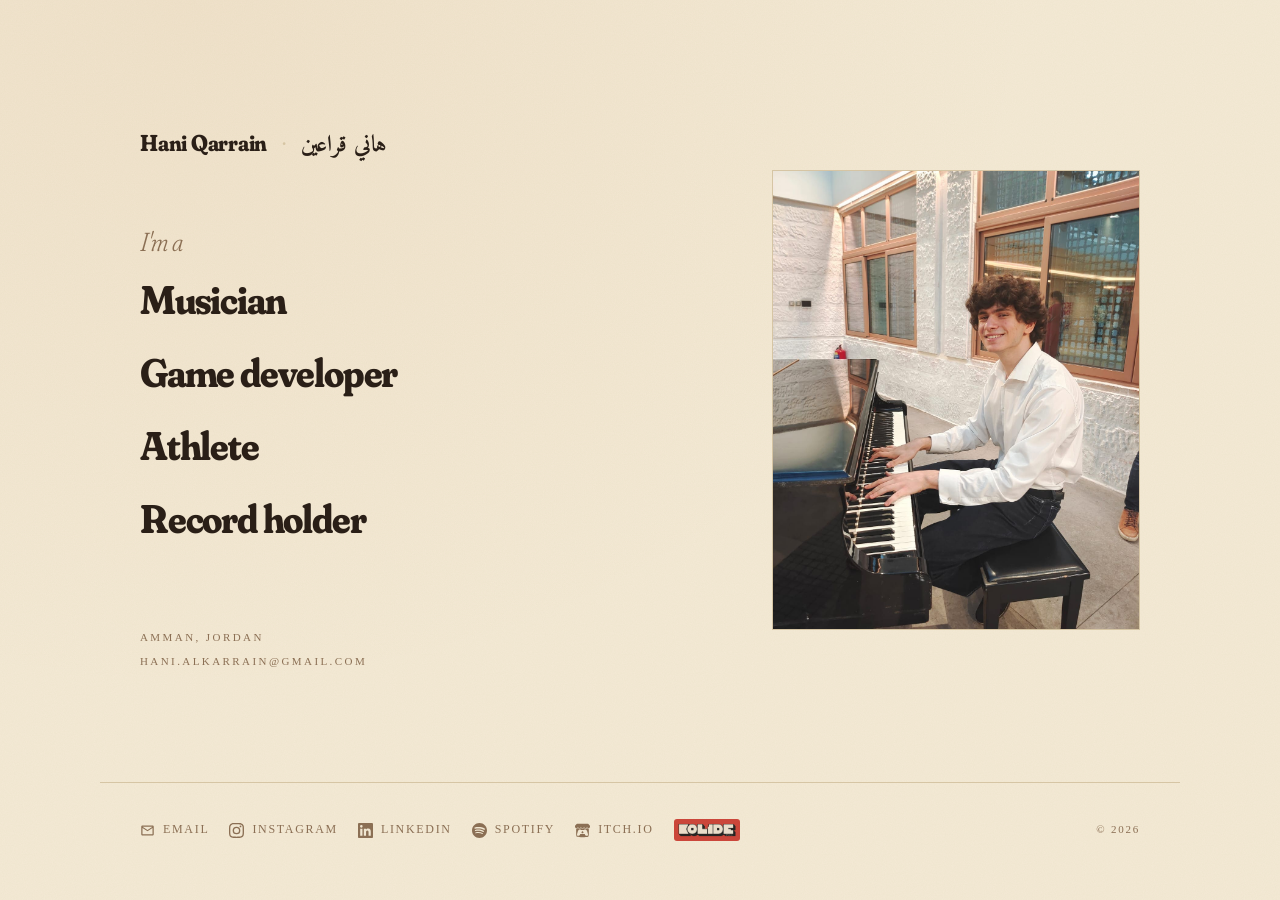
==== commit 7e62190b: "Rename to Hani Qarrain, shrink home page type, add structured data - Display name changed from Hani " ====
--- a/index.html
+++ b/index.html
@@ -3,19 +3,43 @@
 <head>
   <meta charset="UTF-8">
   <meta name="viewport" content="width=device-width, initial-scale=1.0">
-  <title>Hani AlKarrain</title>
-  <meta name="description" content="Hani AlKarrain — musician, game developer, athlete, national record holder. Amman, Jordan.">
+  <title>Hani Qarrain</title>
+  <meta name="description" content="Hani Qarrain — musician, game developer, athlete, national record holder. Amman, Jordan.">
   <link rel="preconnect" href="https://fonts.googleapis.com">
   <link rel="preconnect" href="https://fonts.gstatic.com" crossorigin>
   <link href="https://fonts.googleapis.com/css2?family=Amiri:wght@400;700&family=Fraunces:opsz,wght,SOFT@9..144,300;9..144,700;9..144,900&display=swap" rel="stylesheet">
   <link rel="stylesheet" href="styles.css">
+  <script type="application/ld+json">
+  {
+    "@context": "https://schema.org",
+    "@type": "Person",
+    "@id": "https://haniqarrain.com/#person",
+    "name": "Hani Qarrain",
+    "alternateName": ["Hani AlKarrain", "Hani Al-Qarrain", "Hani Alqarrain", "هاني قراعين"],
+    "url": "https://haniqarrain.com/",
+    "homeLocation": { "@type": "Place", "name": "Amman, Jordan" },
+    "jobTitle": ["Musician", "Game Developer", "Professional Volleyball Player"],
+    "worksFor": {
+      "@type": "Organization",
+      "name": "Kolide Studio",
+      "url": "https://kolidestudio.com/",
+      "founder": { "@id": "https://haniqarrain.com/#person" }
+    },
+    "sameAs": [
+      "https://www.instagram.com/hani.qarrain/",
+      "https://www.linkedin.com/in/hani-alkarrain/",
+      "https://open.spotify.com/artist/5ytRceMDhYSSbVmnClT3US",
+      "https://hani-qarrain.itch.io/"
+    ]
+  }
+  </script>
 </head>
 <body>
 
 <main class="hero">
   <div>
     <div class="signature">
-      <span class="sig-en">Hani AlKarrain</span>
+      <span class="sig-en">Hani Qarrain</span>
       <span class="sig-div" aria-hidden="true">·</span>
       <span class="sig-ar" dir="rtl" lang="ar">هاني قراعين</span>
     </div>
@@ -65,10 +89,10 @@
 <footer class="site-foot">
   <div class="foot-links">
     <a class="fl-email" href="mailto:Hani.AlKarrain@gmail.com">Email</a>
-    <a class="fl-ig" href="https://www.instagram.com/hani.alkarrain/" target="_blank" rel="noopener">Instagram</a>
+    <a class="fl-ig" href="https://www.instagram.com/hani.qarrain/" target="_blank" rel="noopener">Instagram</a>
     <a class="fl-li" href="https://www.linkedin.com/in/hani-alkarrain/" target="_blank" rel="noopener">LinkedIn</a>
     <a class="fl-sp" href="https://open.spotify.com/artist/5ytRceMDhYSSbVmnClT3US" target="_blank" rel="noopener">Spotify</a>
-    <a class="fl-itch" href="https://hanialkarrain.itch.io/" target="_blank" rel="noopener">Itch.io</a>
+    <a class="fl-itch" href="https://hani-qarrain.itch.io/" target="_blank" rel="noopener">Itch.io</a>
     <a class="fl-kolide" href="https://kolidestudio.com/" target="_blank" rel="noopener"><img src="images/Kolide Logo 3x1.png" alt="Kolide Studio"></a>
   </div>
   <p class="foot-note">© 2026</p>
--- a/styles.css
+++ b/styles.css
@@ -1,5 +1,5 @@
 /* ===================================================================
-   Hani AlKarrain — portfolio
+   Hani Qarrain — portfolio
    Warm paper, Fraunces + Georgia. One stylesheet for all pages.
    =================================================================== */
 
@@ -19,6 +19,7 @@
   --accent-2: #8a3214;
   --gold: #b0801c;
   --wash: rgba(255, 255, 255, 0.18);
+  --paper-veil: rgba(244, 234, 213, 0.85); /* --paper, translucent, for the sticky bar */
   --wrap: 1080px;
   --pad: 40px;
 }
@@ -60,21 +61,22 @@
   min-height: calc(100svh - 118px); /* leave the footer just off the fold */
   max-width: var(--wrap);
   margin: 0 auto;
-  padding: 6vh var(--pad) 4vh;
+  padding: 5vh var(--pad) 3vh;
   display: grid;
-  grid-template-columns: 1fr 0.85fr;
-  gap: 64px;
+  /* the frame sizes itself from viewport height; the text column takes what's left */
+  grid-template-columns: 1fr auto;
+  gap: 56px;
   align-items: center;
 }
 
 /* Both names sit on one baseline, same size and colour, as a single left-aligned unit */
 .signature {
-  margin-bottom: 12vh;
+  margin-bottom: clamp(20px, 7vh, 76px);
   display: flex;
   align-items: baseline;
   gap: 14px;
   color: var(--ink);
-  font-size: clamp(22px, 2.4vw, 28px);
+  font-size: clamp(19px, 2vw, 23px);
   line-height: 1.2;
 }
 .sig-en {
@@ -96,7 +98,7 @@
   font-variation-settings: "opsz" 144, "SOFT" 80;
   font-weight: 300;
   font-style: italic;
-  font-size: clamp(22px, 2.6vw, 32px);
+  font-size: clamp(19px, 2.1vw, 26px);
   color: var(--ink-3);
   margin-bottom: 10px;
 }
@@ -115,7 +117,7 @@
   font-family: 'Fraunces', Georgia, serif;
   font-variation-settings: "opsz" 144, "SOFT" 100;
   font-weight: 700;
-  font-size: clamp(32px, 4.6vw, 50px);
+  font-size: clamp(27px, 3.7vw, 40px);
   line-height: 1.1;
   letter-spacing: -0.03em;
 }
@@ -138,8 +140,8 @@
 .role:focus-visible .role-meta { opacity: 1; transform: translateY(0); }
 
 .whereabouts {
-  margin-top: 12vh;
-  font-size: 12px;
+  margin-top: clamp(20px, 7vh, 76px);
+  font-size: 11px;
   letter-spacing: 0.22em;
   text-transform: uppercase;
   color: var(--ink-3);
@@ -148,9 +150,15 @@
 .whereabouts a:hover { color: var(--accent); }
 
 /* The preview frame that reacts to whichever role is hovered */
+/* Height comes from the viewport, width follows from the ratio — so a taller
+   frame can never push the footer below the fold. */
 .stage {
   position: relative;
+  justify-self: end;
+  height: min(calc(100svh - 270px), 460px);
   aspect-ratio: 4 / 5;
+  width: auto;
+  max-width: 100%;
   border: 1px solid var(--line);
   background: var(--paper-2);
   overflow: hidden;
@@ -188,10 +196,18 @@
    SUB-PAGE CHROME
    ============================================================ */
 
+/* Sticky. Translucent rather than solid so the fixed background wash and grain
+   carry through the bar instead of being covered by a flat strip. */
 .topbar {
+  position: sticky;
+  top: 0;
+  z-index: 10;
+  background: var(--paper-veil);
+  -webkit-backdrop-filter: blur(10px);
+  backdrop-filter: blur(10px);
   max-width: var(--wrap);
   margin: 0 auto;
-  padding: 28px var(--pad) 18px;
+  padding: 18px var(--pad) 14px;
   display: flex;
   align-items: baseline;
   justify-content: space-between;
@@ -605,13 +621,13 @@
   .role:hover, .role:focus-visible { transform: none; }
   .role-thumb {
     display: block;
-    width: 68px;
-    height: 68px;
+    width: 60px;
+    height: 60px;
     object-fit: cover;
     border: 1px solid var(--line);
     flex-shrink: 0;
   }
-  .role-name { font-size: clamp(28px, 8vw, 40px); }
+  .role-name { font-size: clamp(24px, 7vw, 34px); }
   .role-meta { display: none; }
 
   .split, .split.media-narrow, .cards, .cards.two { grid-template-columns: 1fr; gap: 28px; }
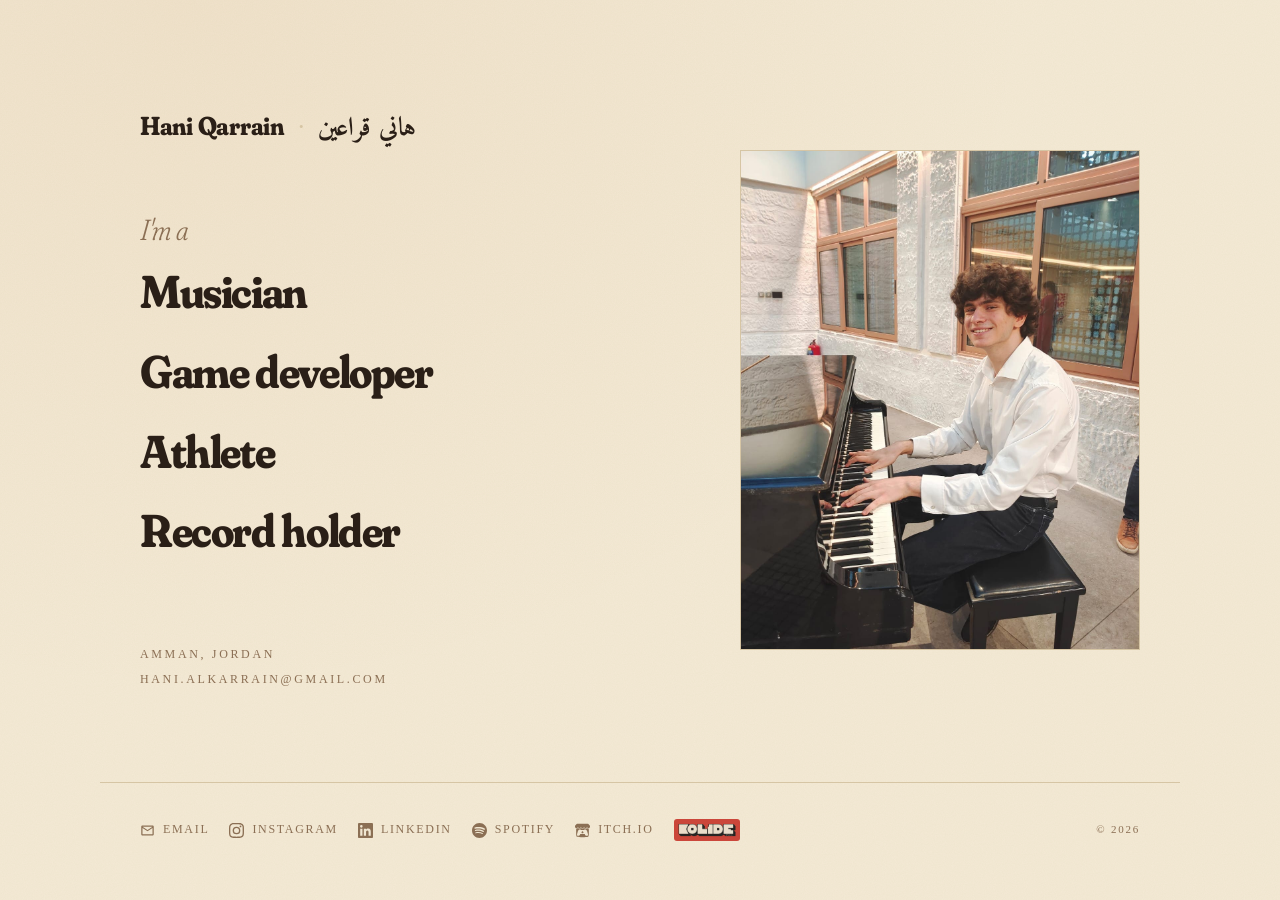
==== commit 41b1c509: "Fix Google Fonts URL, add canonical/OG tags, headers, sitemap - Fraunces request had 3 axes but 2-va" ====
--- a/index.html
+++ b/index.html
@@ -4,10 +4,16 @@
   <meta charset="UTF-8">
   <meta name="viewport" content="width=device-width, initial-scale=1.0">
   <title>Hani Qarrain</title>
-  <meta name="description" content="Hani Qarrain — musician, game developer, athlete, national record holder. Amman, Jordan.">
+  <meta name="description" content="Hani Qarrain (also known as Hani AlKarrain) — musician, game developer, athlete, national record holder. Amman, Jordan.">
+  <link rel="canonical" href="https://haniqarrain.com/">
+  <meta property="og:type" content="website">
+  <meta property="og:title" content="Hani Qarrain">
+  <meta property="og:description" content="Hani Qarrain (also known as Hani AlKarrain) — musician, game developer, athlete, national record holder. Amman, Jordan.">
+  <meta property="og:url" content="https://haniqarrain.com/">
+  <meta property="og:image" content="https://haniqarrain.com/images/hani%20pgc.jpg">
   <link rel="preconnect" href="https://fonts.googleapis.com">
   <link rel="preconnect" href="https://fonts.gstatic.com" crossorigin>
-  <link href="https://fonts.googleapis.com/css2?family=Amiri:wght@400;700&family=Fraunces:opsz,wght,SOFT@9..144,300;9..144,700;9..144,900&display=swap" rel="stylesheet">
+  <link href="https://fonts.googleapis.com/css2?family=Amiri:wght@400;700&family=Fraunces:opsz,wght,SOFT@9..144,300..900,0..100&display=swap" rel="stylesheet">
   <link rel="stylesheet" href="styles.css">
   <script type="application/ld+json">
   {
--- a/styles.css
+++ b/styles.css
@@ -76,7 +76,7 @@
   align-items: baseline;
   gap: 14px;
   color: var(--ink);
-  font-size: clamp(19px, 2vw, 23px);
+  font-size: clamp(21px, 2.2vw, 26px);
   line-height: 1.2;
 }
 .sig-en {
@@ -98,7 +98,7 @@
   font-variation-settings: "opsz" 144, "SOFT" 80;
   font-weight: 300;
   font-style: italic;
-  font-size: clamp(19px, 2.1vw, 26px);
+  font-size: clamp(21px, 2.4vw, 29px);
   color: var(--ink-3);
   margin-bottom: 10px;
 }
@@ -117,7 +117,7 @@
   font-family: 'Fraunces', Georgia, serif;
   font-variation-settings: "opsz" 144, "SOFT" 100;
   font-weight: 700;
-  font-size: clamp(27px, 3.7vw, 40px);
+  font-size: clamp(30px, 4.2vw, 46px);
   line-height: 1.1;
   letter-spacing: -0.03em;
 }
@@ -141,7 +141,7 @@
 
 .whereabouts {
   margin-top: clamp(20px, 7vh, 76px);
-  font-size: 11px;
+  font-size: 12px;
   letter-spacing: 0.22em;
   text-transform: uppercase;
   color: var(--ink-3);
@@ -155,7 +155,7 @@
 .stage {
   position: relative;
   justify-self: end;
-  height: min(calc(100svh - 270px), 460px);
+  height: min(calc(100svh - 270px), 500px);
   aspect-ratio: 4 / 5;
   width: auto;
   max-width: 100%;
@@ -621,13 +621,13 @@
   .role:hover, .role:focus-visible { transform: none; }
   .role-thumb {
     display: block;
-    width: 60px;
-    height: 60px;
+    width: 64px;
+    height: 64px;
     object-fit: cover;
     border: 1px solid var(--line);
     flex-shrink: 0;
   }
-  .role-name { font-size: clamp(24px, 7vw, 34px); }
+  .role-name { font-size: clamp(26px, 7.5vw, 37px); }
   .role-meta { display: none; }
 
   .split, .split.media-narrow, .cards, .cards.two { grid-template-columns: 1fr; gap: 28px; }
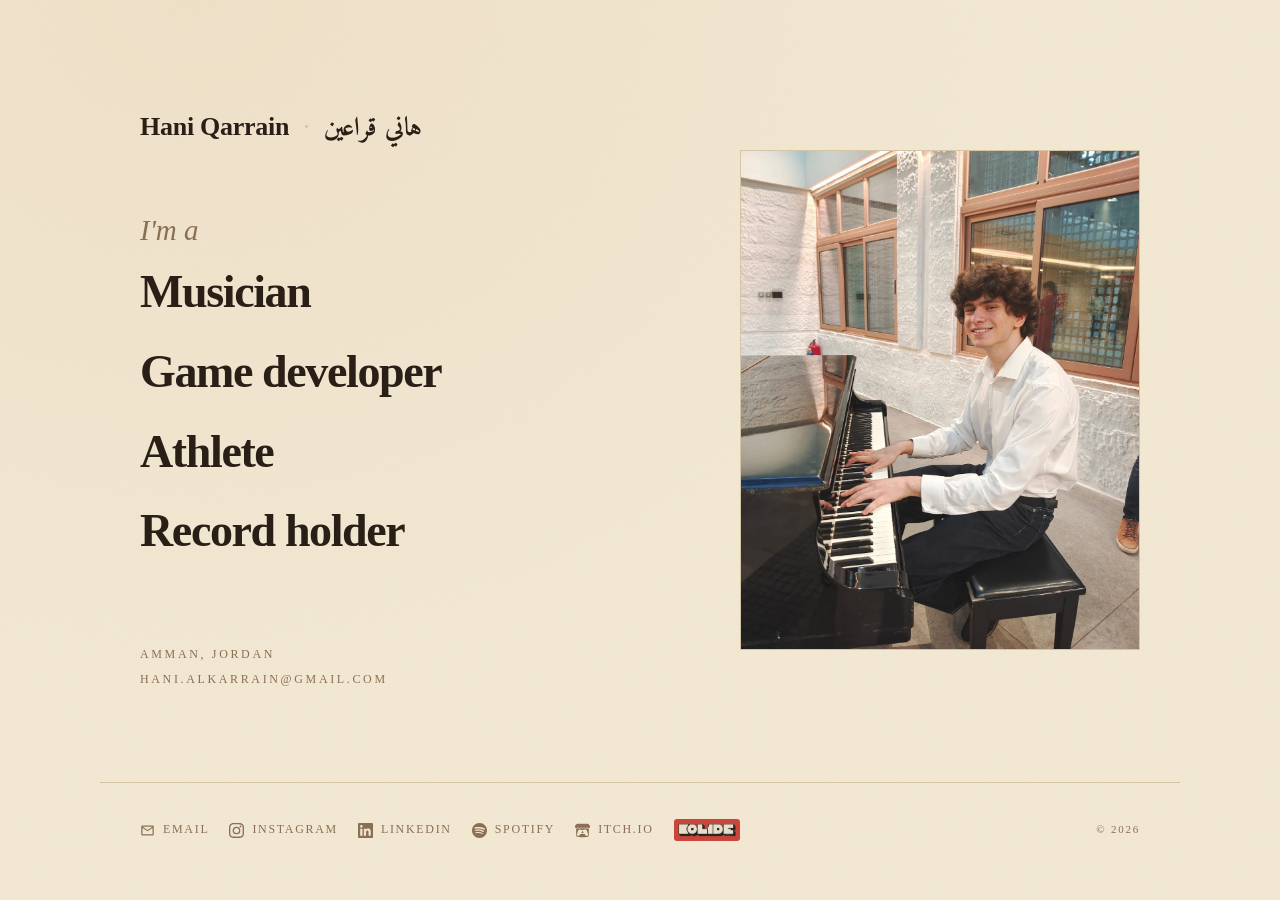
==== commit 5cfaba5b: "Drop Fraunces, use Georgia for headings Fraunces never loaded before the font URL fix, so Georgia is" ====
--- a/index.html
+++ b/index.html
@@ -13,7 +13,7 @@
   <meta property="og:image" content="https://haniqarrain.com/images/hani%20pgc.jpg">
   <link rel="preconnect" href="https://fonts.googleapis.com">
   <link rel="preconnect" href="https://fonts.gstatic.com" crossorigin>
-  <link href="https://fonts.googleapis.com/css2?family=Amiri:wght@400;700&family=Fraunces:opsz,wght,SOFT@9..144,300..900,0..100&display=swap" rel="stylesheet">
+  <link href="https://fonts.googleapis.com/css2?family=Amiri:wght@400;700&display=swap" rel="stylesheet">
   <link rel="stylesheet" href="styles.css">
   <script type="application/ld+json">
   {
--- a/styles.css
+++ b/styles.css
@@ -1,6 +1,6 @@
 /* ===================================================================
    Hani Qarrain — portfolio
-   Warm paper, Fraunces + Georgia. One stylesheet for all pages.
+   Warm paper, Georgia throughout, Amiri for the Arabic name. One stylesheet for all pages.
    =================================================================== */
 
 :root {
@@ -42,8 +42,7 @@
 ::selection { background: var(--accent); color: var(--paper); }
 
 .display {
-  font-family: 'Fraunces', Georgia, serif;
-  font-variation-settings: "opsz" 144, "SOFT" 100;
+  font-family: Georgia, serif;
 }
 
 a { color: var(--accent-2); }
@@ -80,8 +79,7 @@
   line-height: 1.2;
 }
 .sig-en {
-  font-family: 'Fraunces', Georgia, serif;
-  font-variation-settings: "opsz" 144, "SOFT" 100;
+  font-family: Georgia, serif;
   font-weight: 700;
   font-size: 1em;
   letter-spacing: -0.01em;
@@ -94,8 +92,7 @@
 }
 
 .lede {
-  font-family: 'Fraunces', Georgia, serif;
-  font-variation-settings: "opsz" 144, "SOFT" 80;
+  font-family: Georgia, serif;
   font-weight: 300;
   font-style: italic;
   font-size: clamp(21px, 2.4vw, 29px);
@@ -114,8 +111,7 @@
 }
 .role-name {
   display: block;
-  font-family: 'Fraunces', Georgia, serif;
-  font-variation-settings: "opsz" 144, "SOFT" 100;
+  font-family: Georgia, serif;
   font-weight: 700;
   font-size: clamp(30px, 4.2vw, 46px);
   line-height: 1.1;
@@ -216,8 +212,7 @@
   border-bottom: 1px solid var(--line);
 }
 .home {
-  font-family: 'Fraunces', Georgia, serif;
-  font-variation-settings: "opsz" 144, "SOFT" 100;
+  font-family: Georgia, serif;
   font-weight: 700;
   font-size: 17px;
   color: var(--ink);
@@ -242,15 +237,14 @@
   padding: 64px var(--pad) 0;
 }
 .page-title {
-  font-family: 'Fraunces', Georgia, serif;
-  font-variation-settings: "opsz" 144, "SOFT" 100;
+  font-family: Georgia, serif;
   font-weight: 700;
   font-size: clamp(44px, 7vw, 78px);
   line-height: 1;
   letter-spacing: -0.035em;
 }
 .page-sub {
-  font-family: 'Fraunces', Georgia, serif;
+  font-family: Georgia, serif;
   font-style: italic;
   font-weight: 300;
   font-size: clamp(17px, 2vw, 21px);
@@ -265,8 +259,7 @@
   padding: 56px var(--pad);
 }
 .block-title {
-  font-family: 'Fraunces', Georgia, serif;
-  font-variation-settings: "opsz" 144, "SOFT" 100;
+  font-family: Georgia, serif;
   font-weight: 700;
   font-size: 13px;
   letter-spacing: 0.24em;
@@ -289,8 +282,7 @@
   margin-bottom: 16px;
 }
 .sec {
-  font-family: 'Fraunces', Georgia, serif;
-  font-variation-settings: "opsz" 144, "SOFT" 100;
+  font-family: Georgia, serif;
   font-weight: 700;
   font-size: 22px;
   line-height: 1.2;
@@ -322,8 +314,7 @@
 .film a:hover img { border-color: var(--ink); }
 .film strong {
   display: block;
-  font-family: 'Fraunces', Georgia, serif;
-  font-variation-settings: "opsz" 144;
+  font-family: Georgia, serif;
   font-weight: 700;
   font-size: 17px;
   line-height: 1.25;
@@ -365,8 +356,7 @@
   border-top: 1px solid var(--line);
 }
 .stat .num {
-  font-family: 'Fraunces', Georgia, serif;
-  font-variation-settings: "opsz" 144;
+  font-family: Georgia, serif;
   font-weight: 900;
   font-size: 30px;
   line-height: 1;
@@ -443,8 +433,7 @@
   margin-bottom: 6px;
 }
 .card h3 {
-  font-family: 'Fraunces', Georgia, serif;
-  font-variation-settings: "opsz" 144;
+  font-family: Georgia, serif;
   font-weight: 700;
   font-size: 21px;
   line-height: 1.15;
@@ -482,8 +471,7 @@
   display: flex;
   align-items: center;
   gap: 9px;
-  font-family: 'Fraunces', Georgia, serif;
-  font-variation-settings: "opsz" 144;
+  font-family: Georgia, serif;
   font-weight: 900;
   font-size: 32px;
   line-height: 1;
@@ -503,8 +491,7 @@
   mask: var(--medal) center / contain no-repeat;
 }
 .award .what {
-  font-family: 'Fraunces', Georgia, serif;
-  font-variation-settings: "opsz" 144;
+  font-family: Georgia, serif;
   font-weight: 700;
   font-size: 16px;
   line-height: 1.25;
@@ -522,8 +509,7 @@
   border-bottom: 1px solid var(--line);
 }
 .record .rk {
-  font-family: 'Fraunces', Georgia, serif;
-  font-variation-settings: "opsz" 144;
+  font-family: Georgia, serif;
   font-weight: 900;
   font-size: 22px;
   color: var(--gold);
@@ -531,7 +517,7 @@
   line-height: 1;
 }
 .record .rd { flex-grow: 1; }
-.record .rd strong { font-weight: normal; font-family: 'Fraunces', Georgia, serif; font-size: 17px; }
+.record .rd strong { font-weight: normal; font-family: Georgia, serif; font-size: 17px; }
 .record .rd span { display: block; font-size: 13px; color: var(--ink-3); }
 
 /* ============================================================
